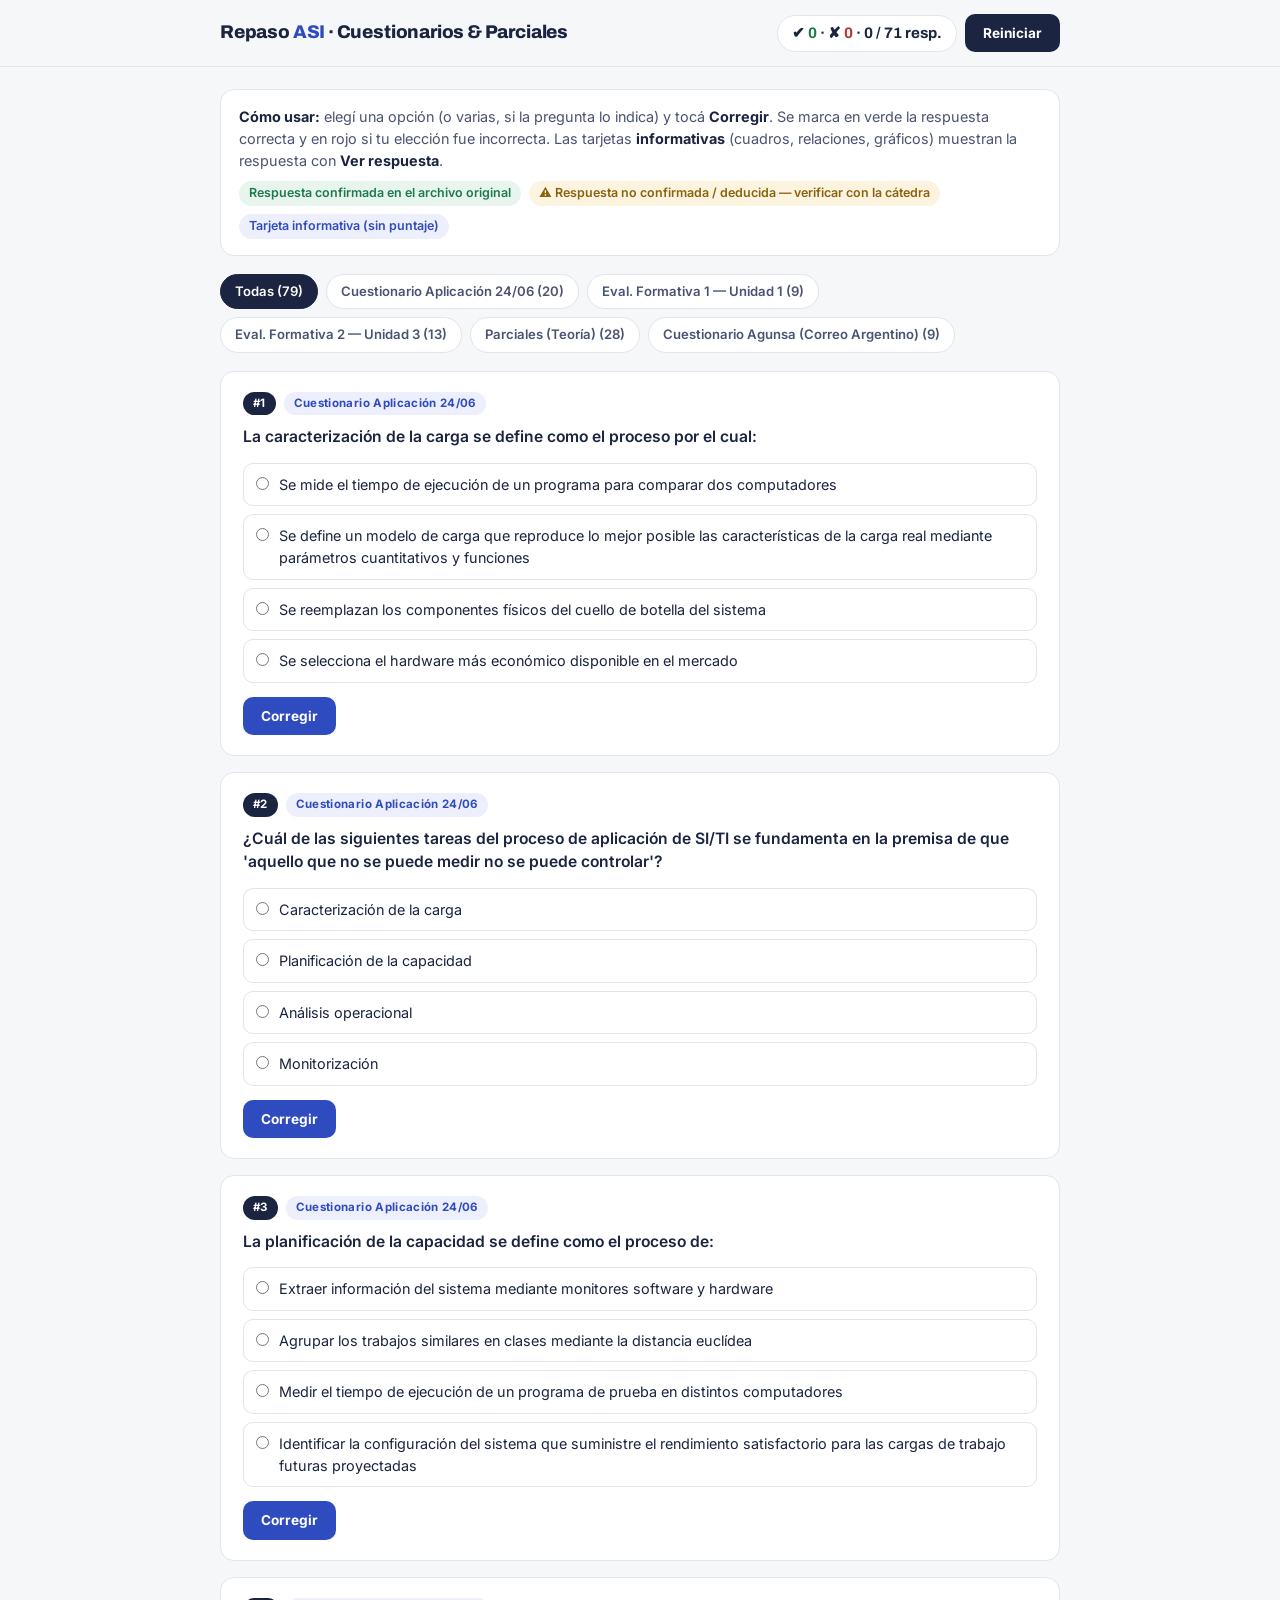
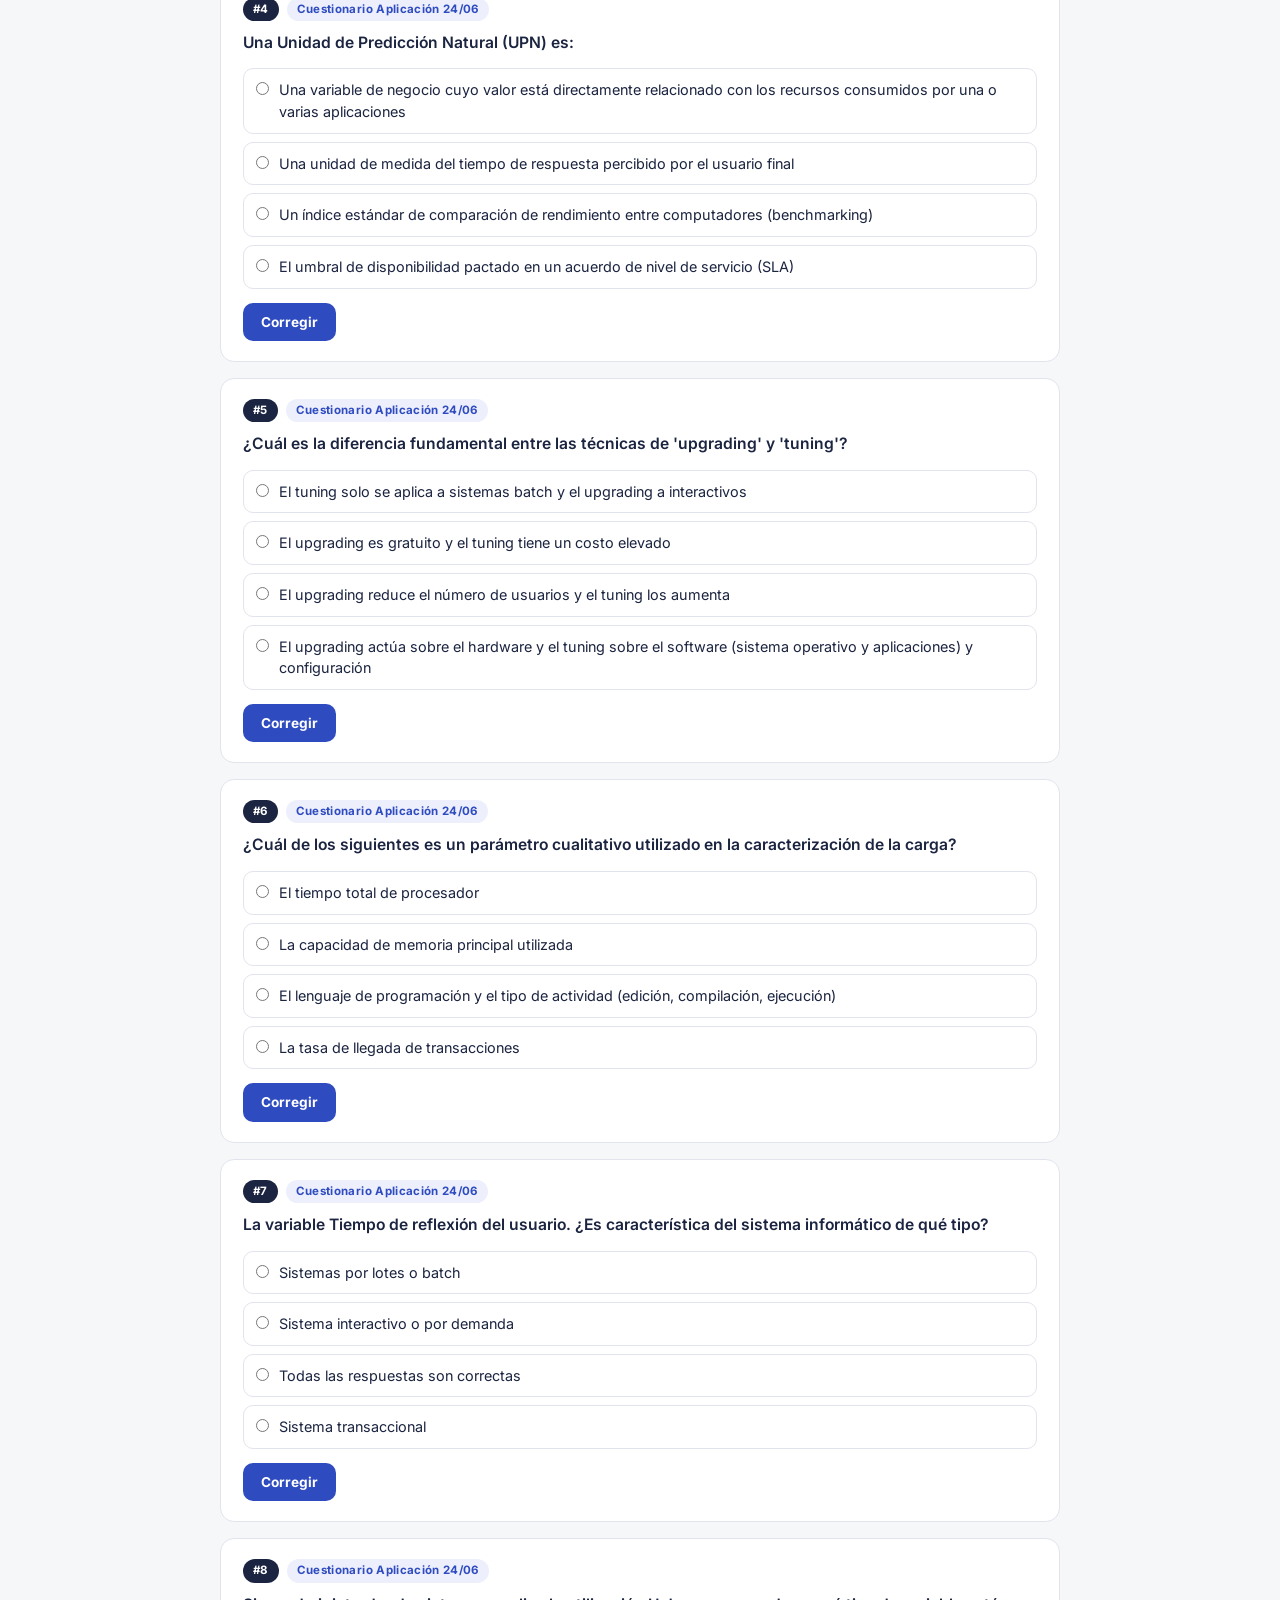
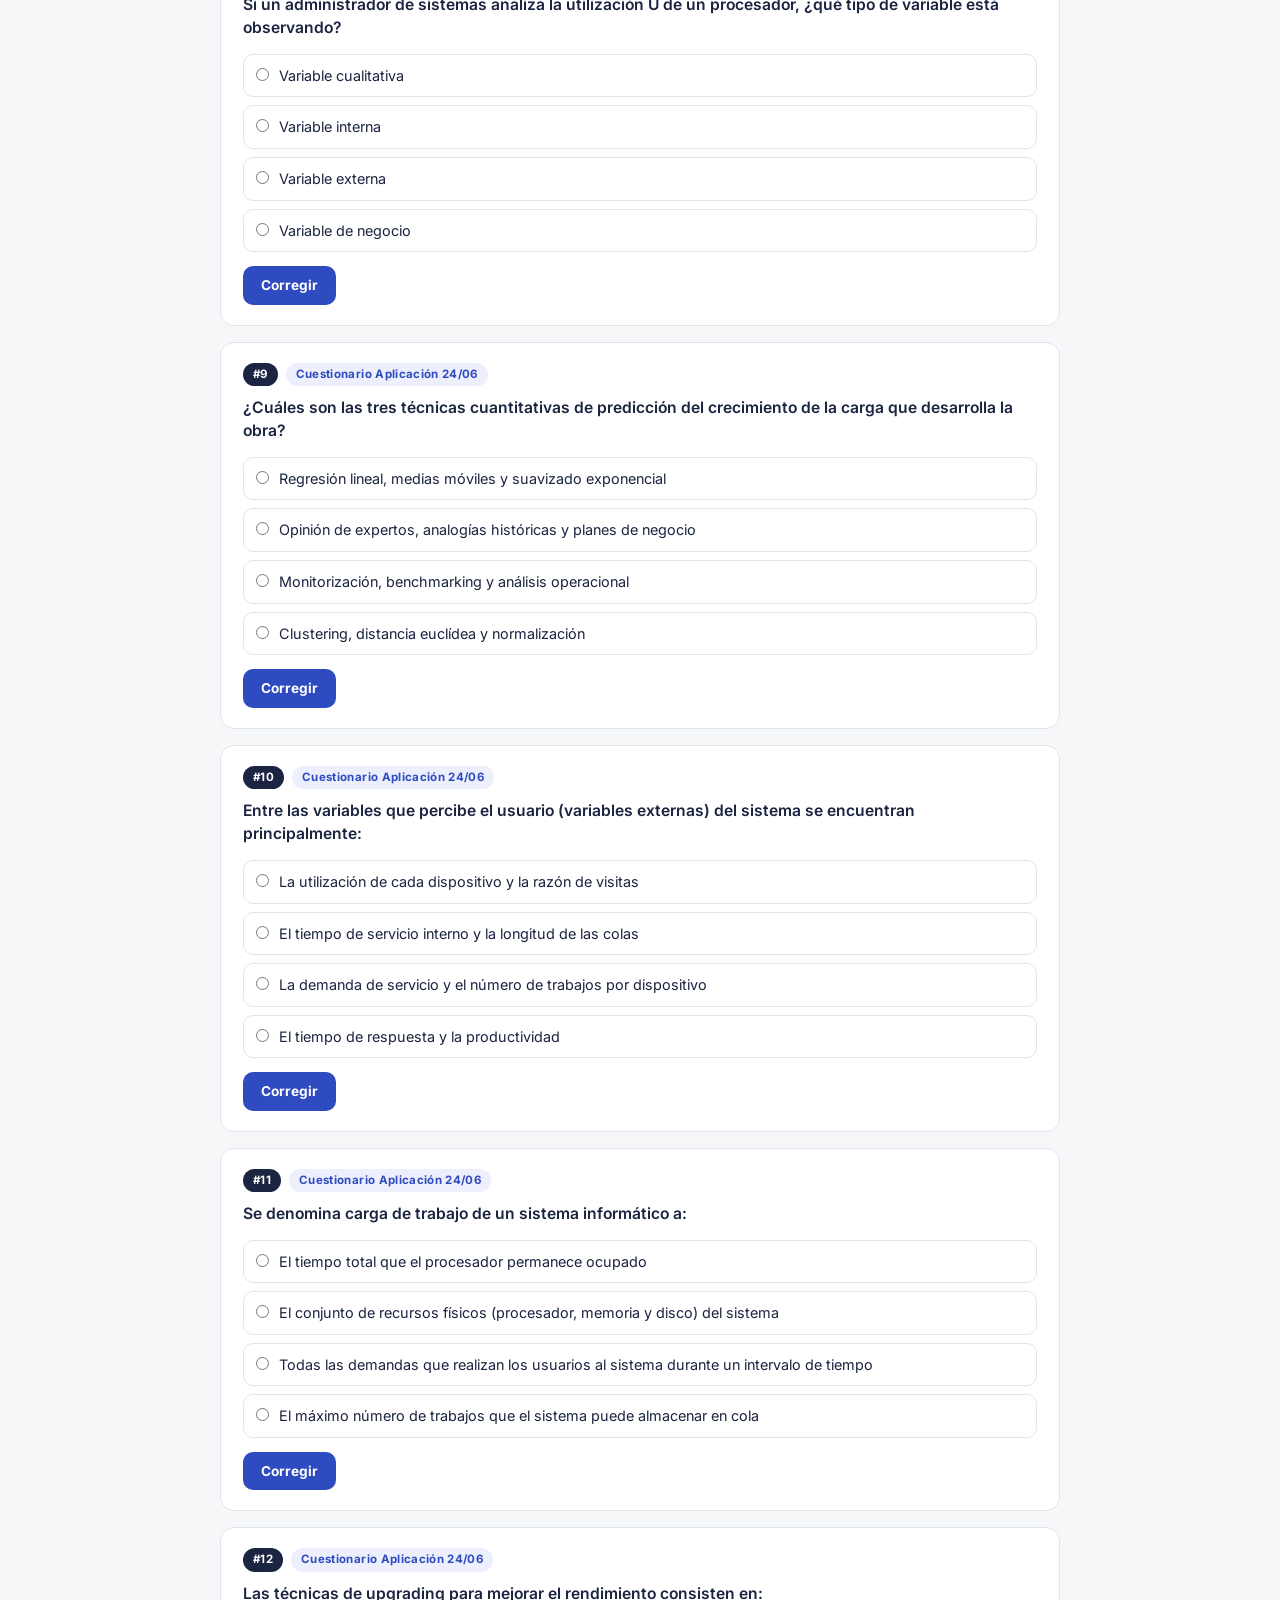
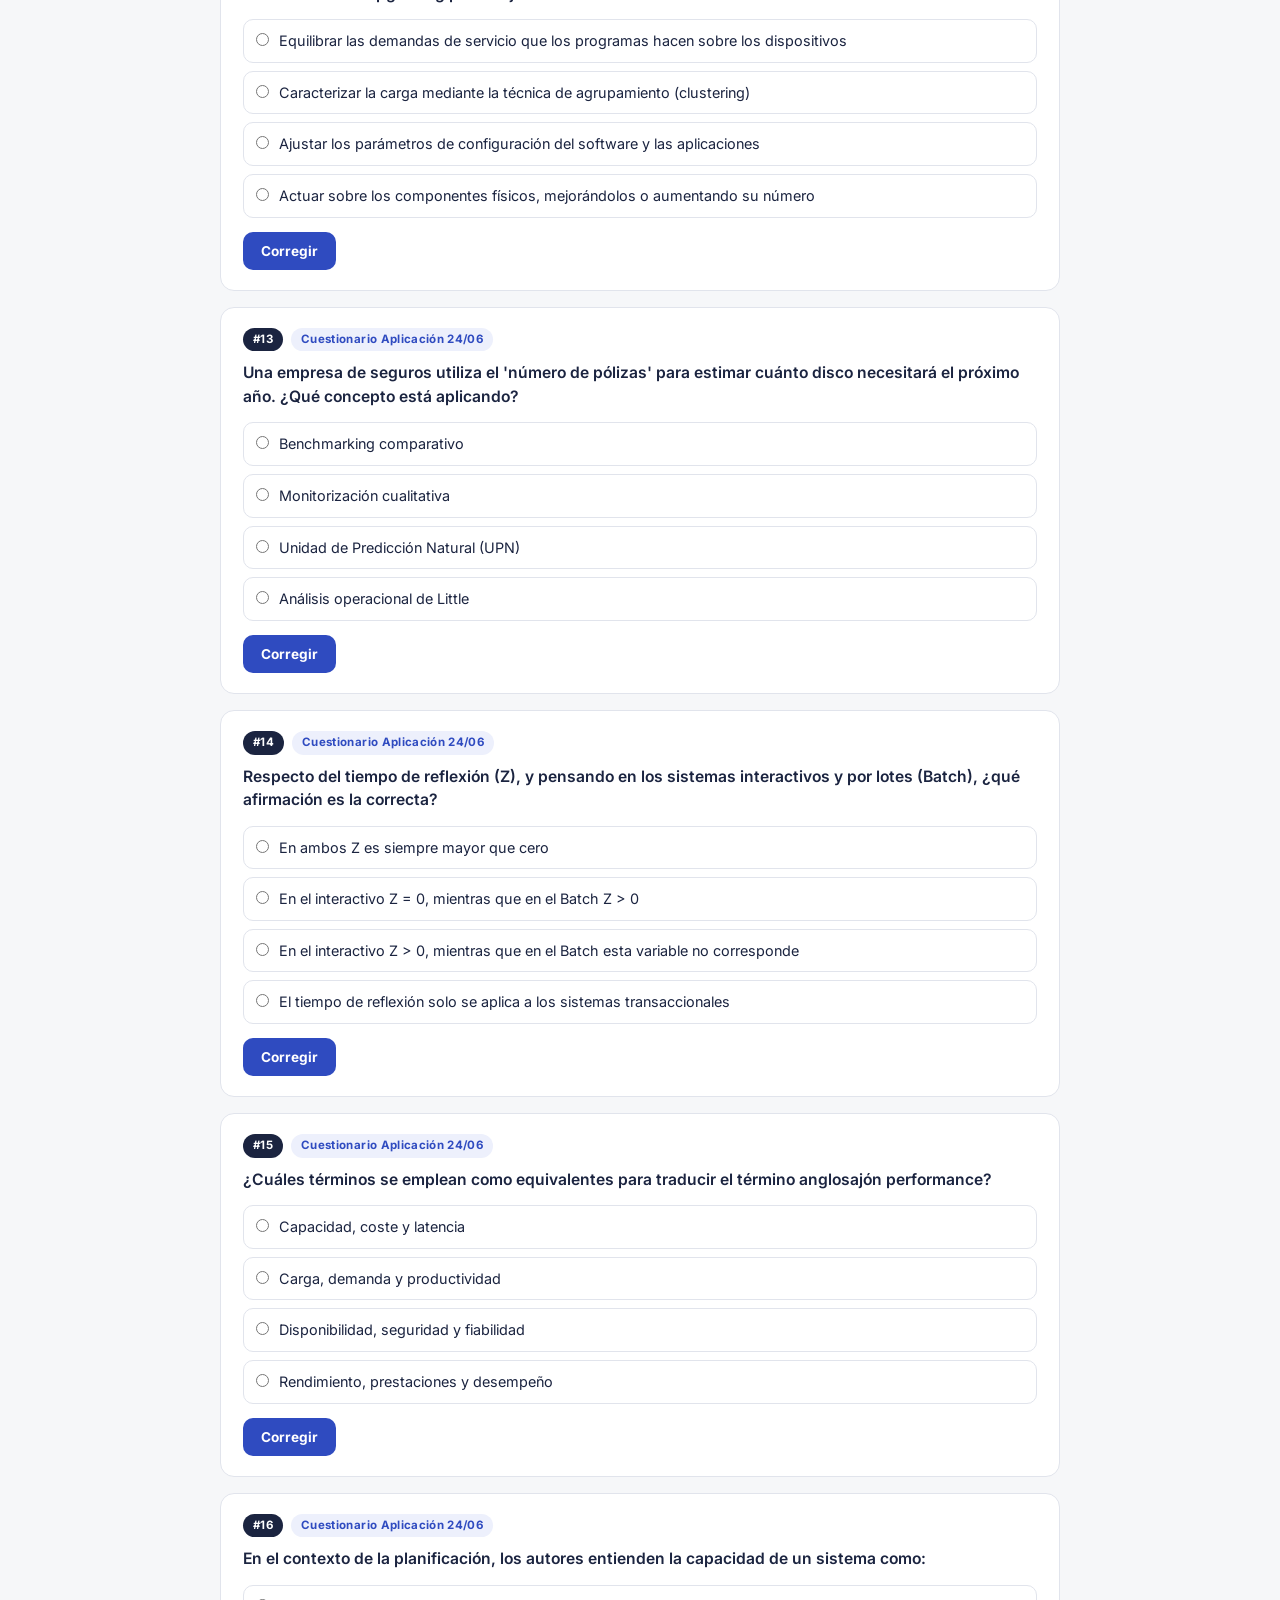
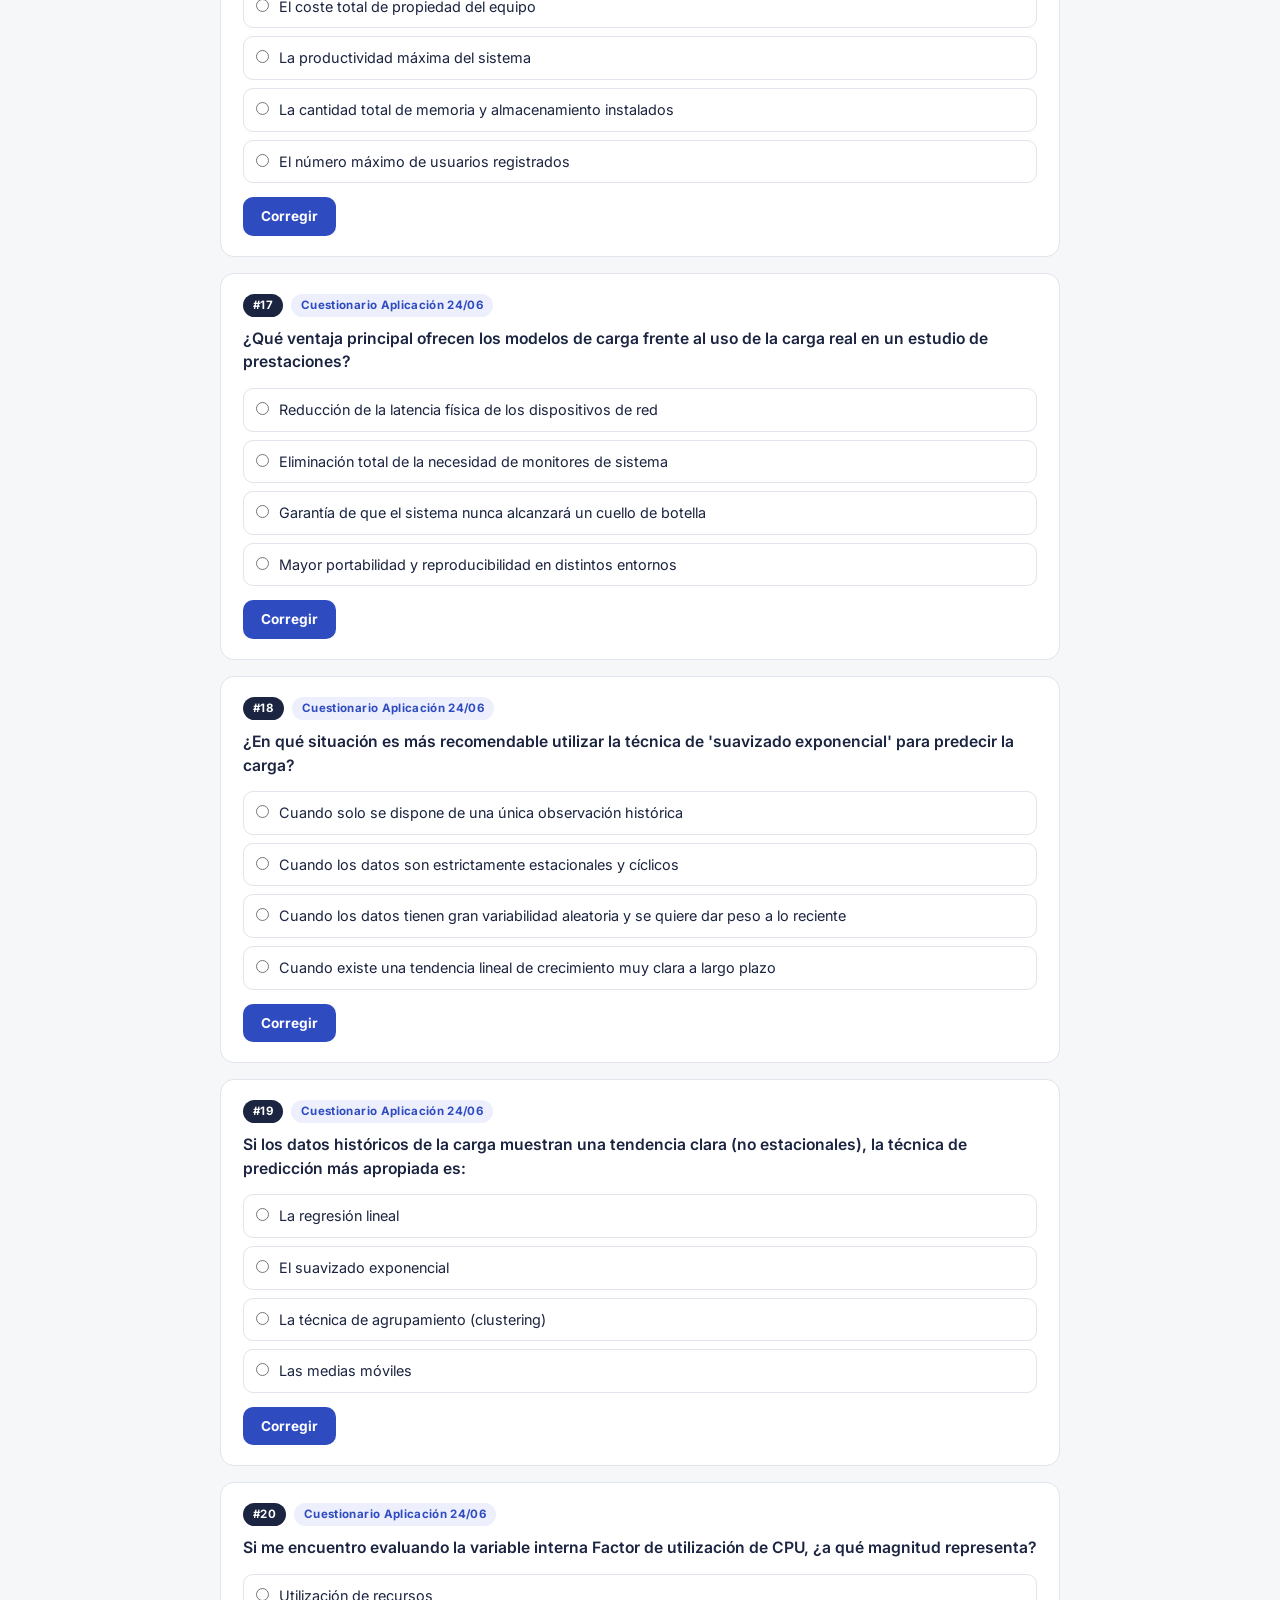
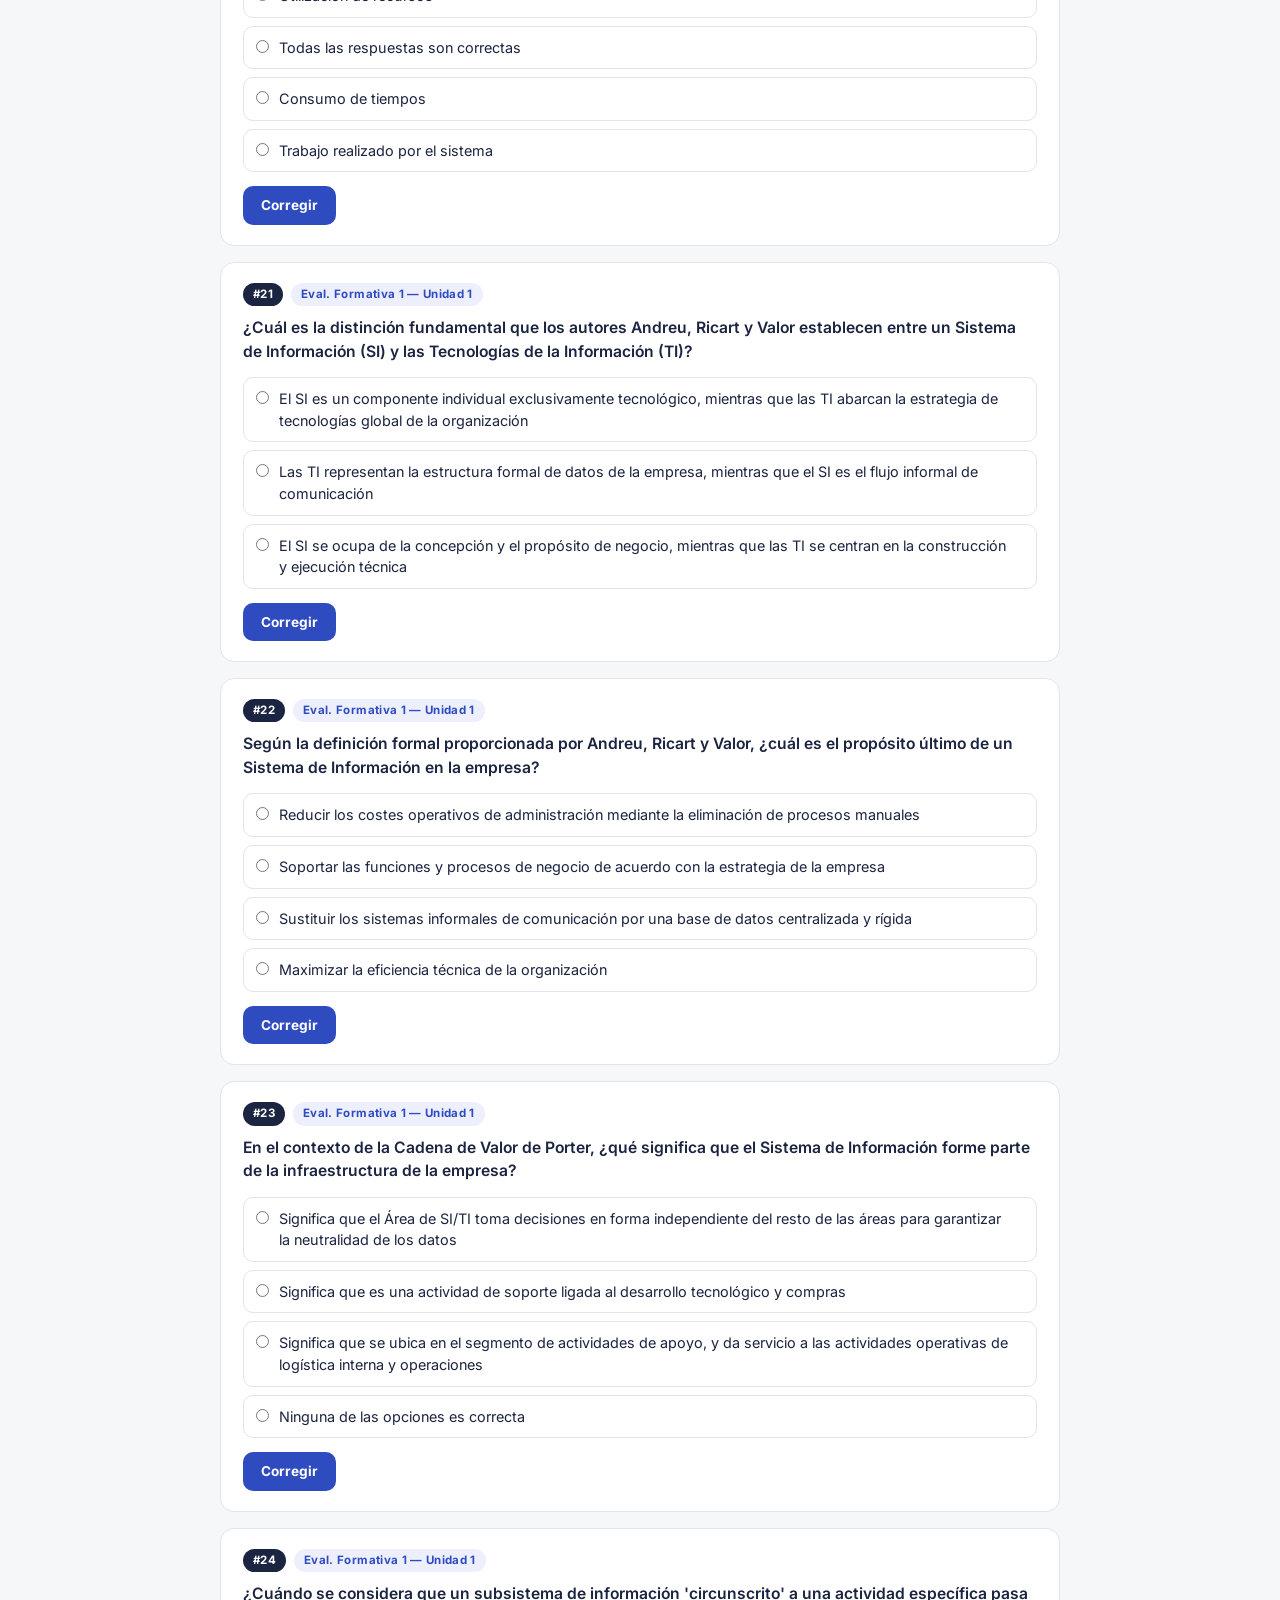
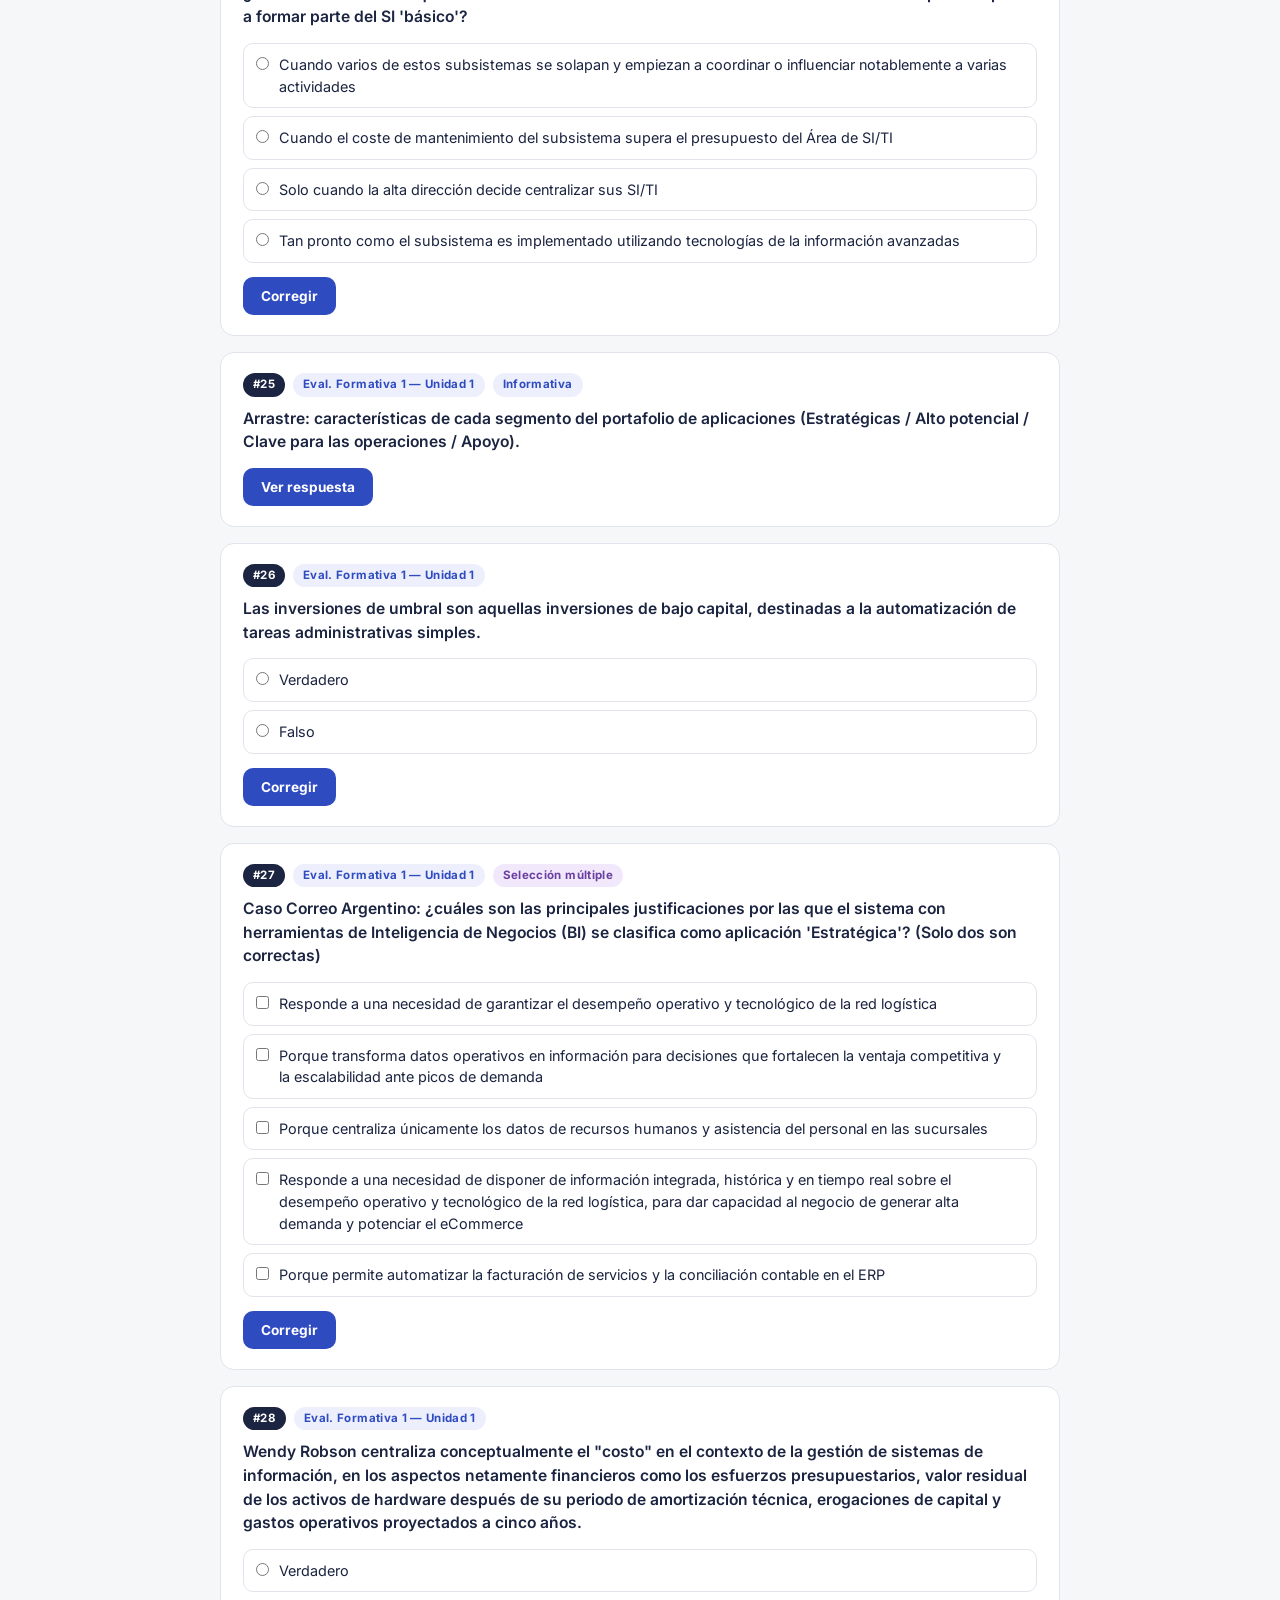
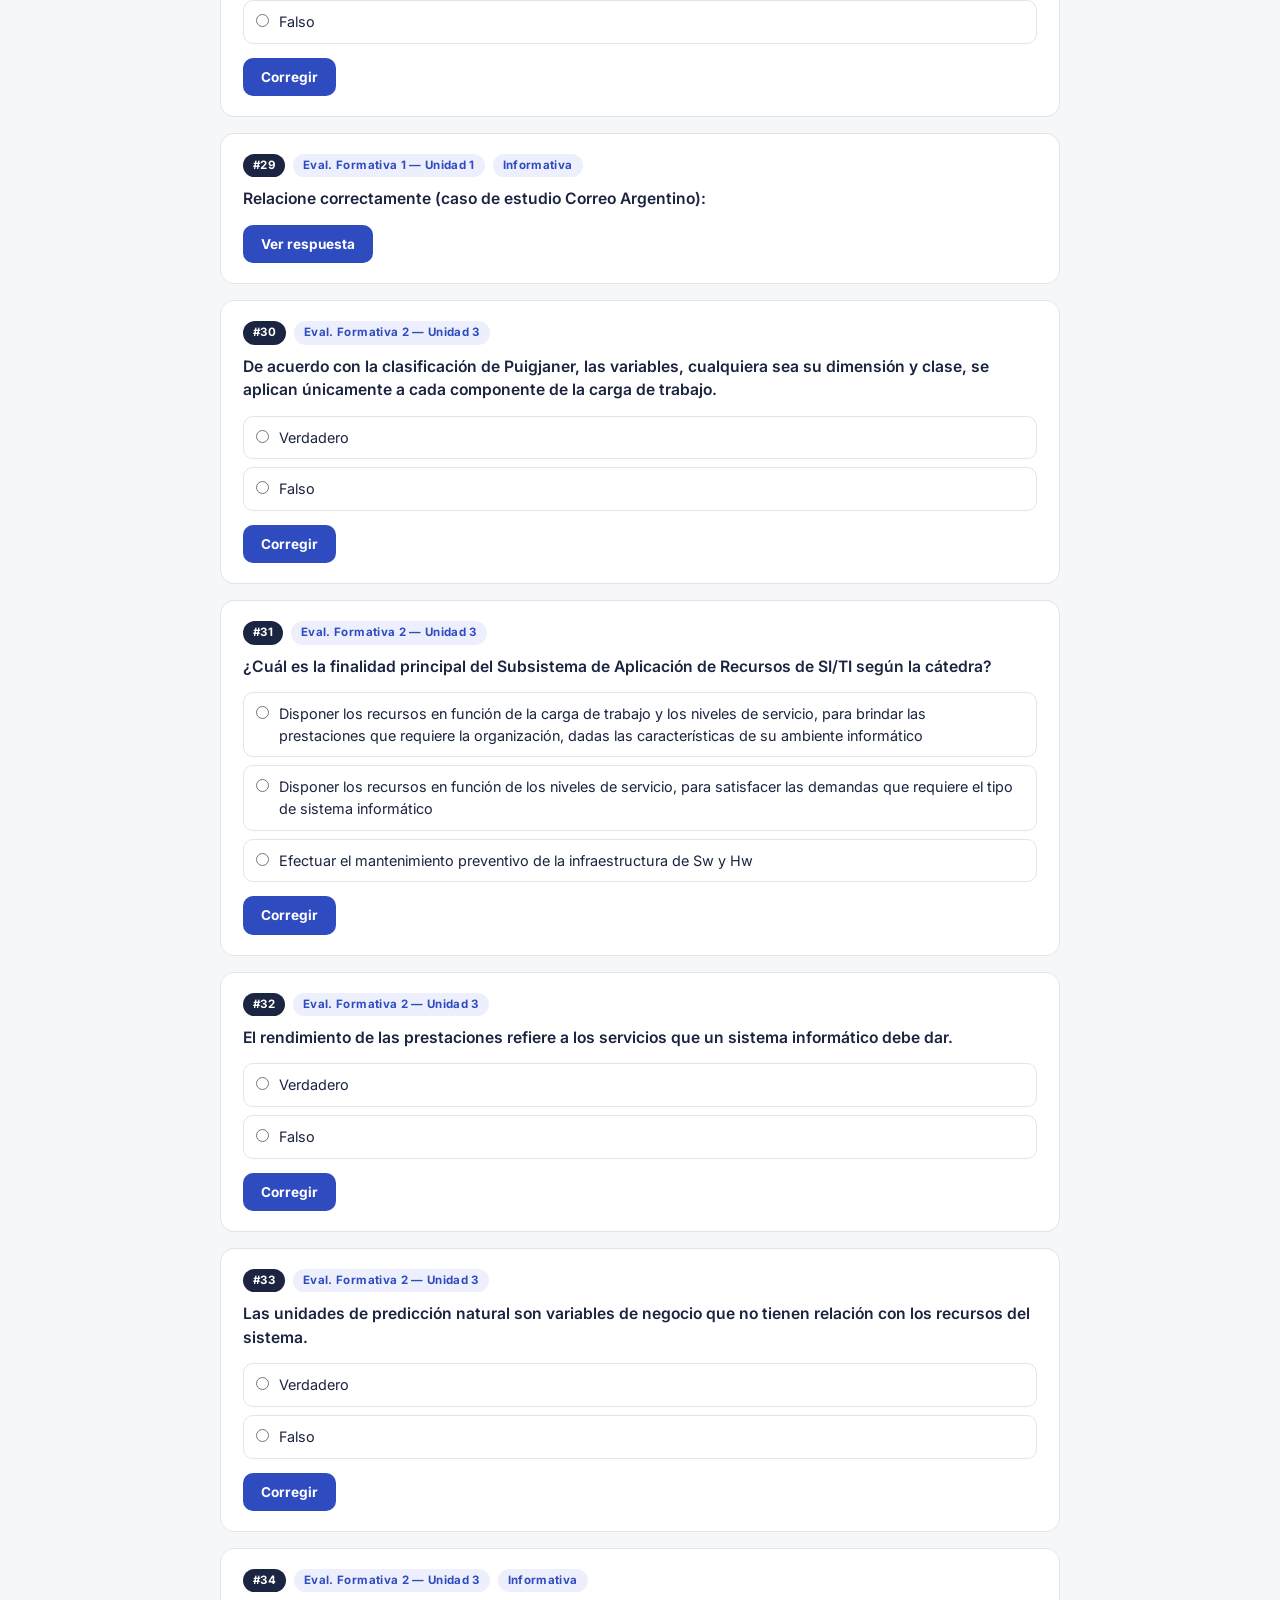
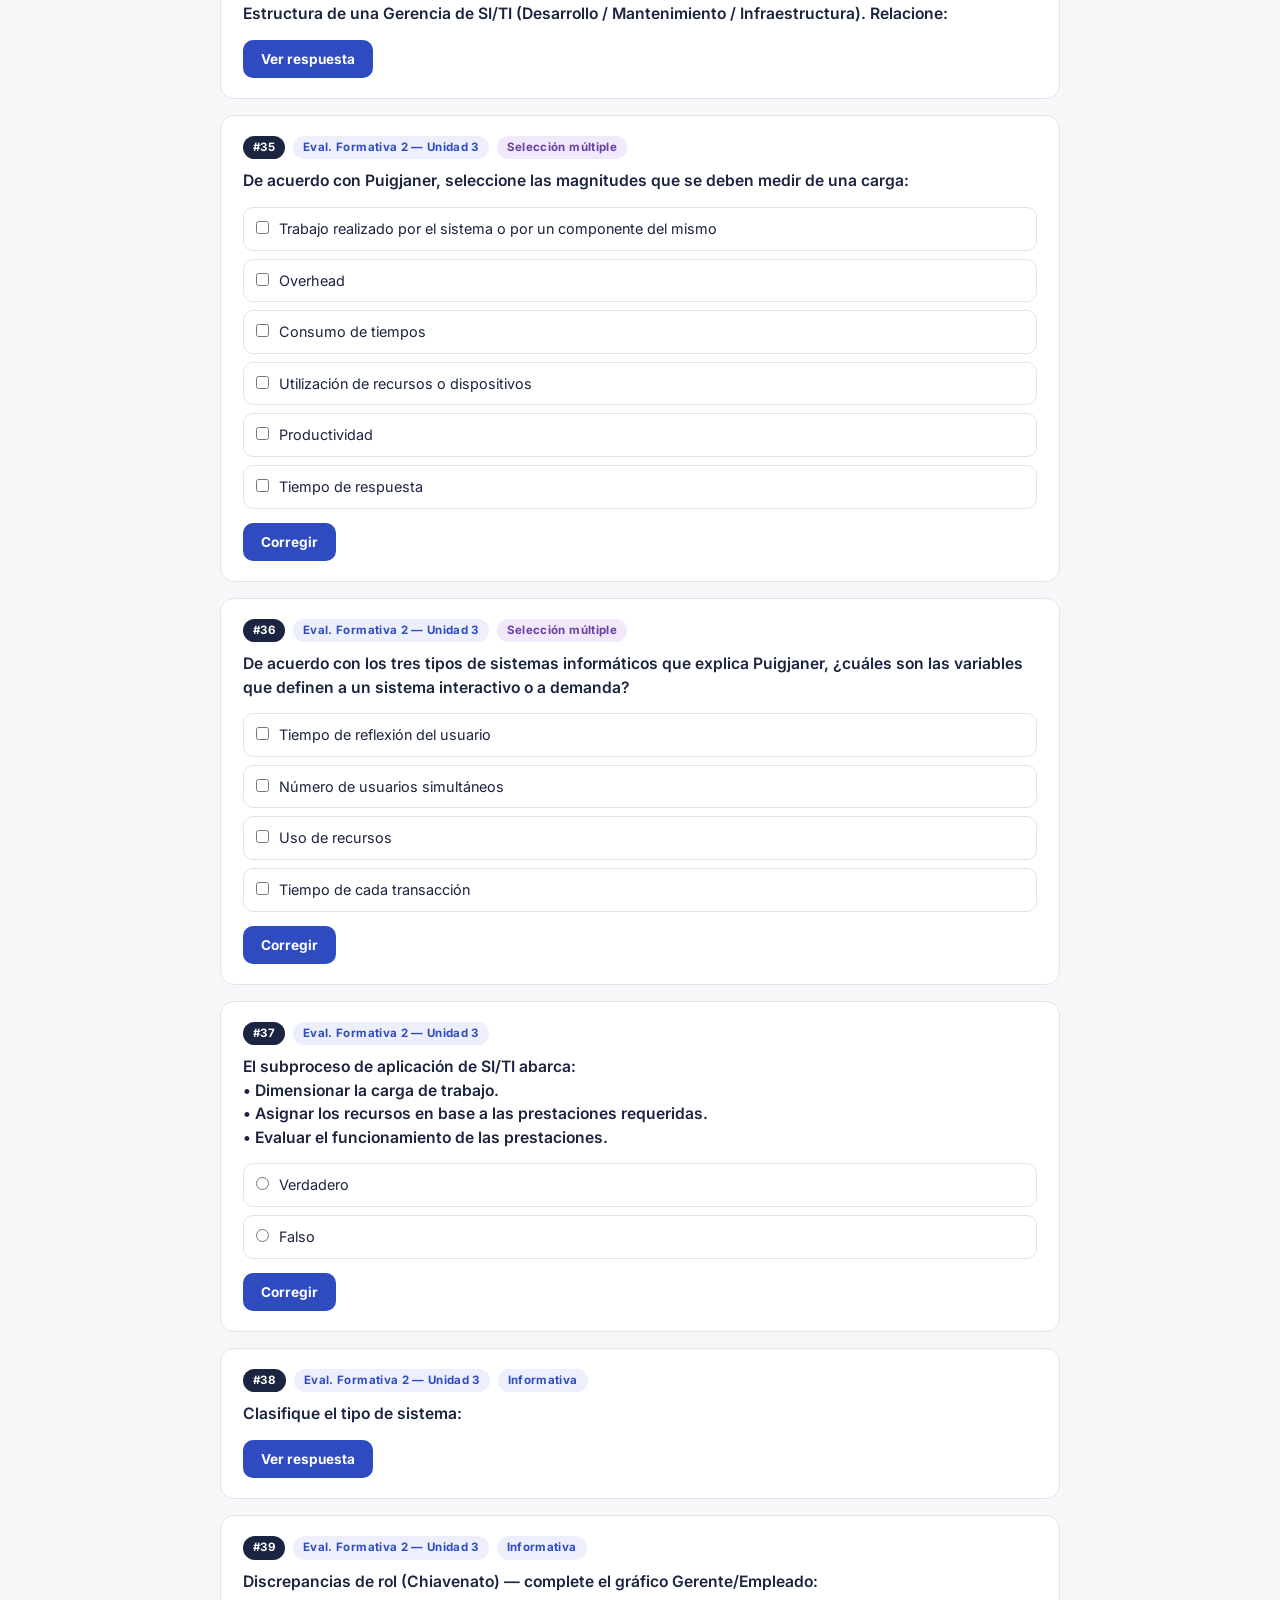
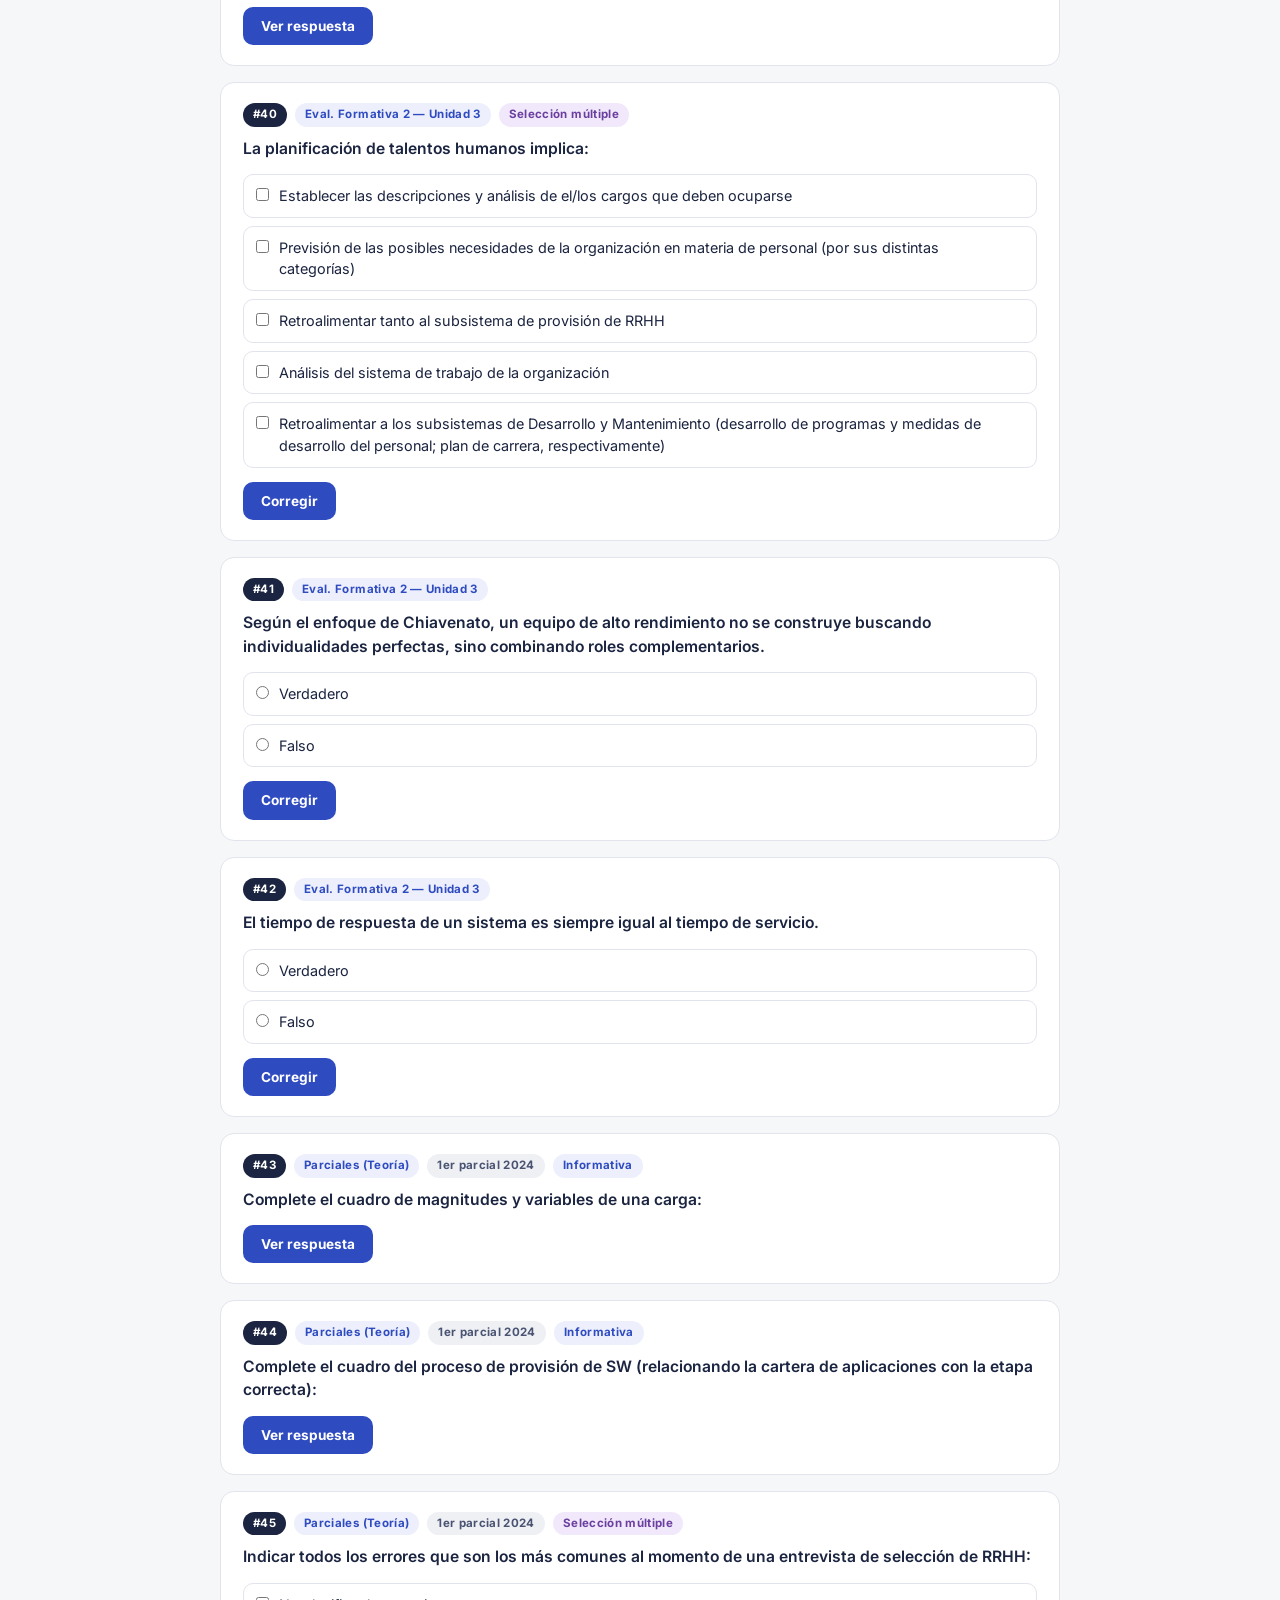
==== index.html @ aaf025a1 "Corrige preguntas de parciales según el PDF de la cátedra Ajusta las preguntas de la fuente D (Parci" ====
<!DOCTYPE html>
<html lang="es">
<head>
<meta charset="UTF-8">
<meta name="viewport" content="width=device-width, initial-scale=1.0">
<title>Repaso ASI — Cuestionarios y Parciales</title>
<link rel="preconnect" href="https://fonts.googleapis.com">
<link href="https://fonts.googleapis.com/css2?family=Archivo:wght@500;700;800&family=Inter:wght@400;500;600;700&display=swap" rel="stylesheet">
<style>
  :root{
    --paper:#F6F7F9; --card:#FFFFFF; --ink:#1B2440; --ink-soft:#4A5372;
    --line:#E1E4EC; --accent:#2F4BC0; --accent-soft:#EDF0FC;
    --ok:#1E7A4C; --ok-bg:#E8F5EE; --bad:#B3372E; --bad-bg:#FBEDEB;
    --warn:#8A6210; --warn-bg:#FCF4DF; --radius:14px;
    font-size:16px;
  }
  *{box-sizing:border-box; margin:0; padding:0;}
  body{background:var(--paper); color:var(--ink); font-family:'Inter',system-ui,sans-serif; line-height:1.5;}
  header{position:sticky; top:0; z-index:50; background:rgba(246,247,249,.92); backdrop-filter:blur(8px); border-bottom:1px solid var(--line);}
  .head-inner{max-width:880px; margin:0 auto; padding:14px 20px; display:flex; flex-wrap:wrap; gap:10px 18px; align-items:center; justify-content:space-between;}
  h1{font-family:'Archivo',sans-serif; font-weight:800; font-size:1.15rem; letter-spacing:-.01em;}
  h1 span{color:var(--accent);}
  .score{font-family:'Archivo',sans-serif; font-weight:700; font-size:.95rem; background:var(--card); border:1px solid var(--line); padding:6px 14px; border-radius:999px;}
  .score b{color:var(--ok);}
  .score .b2{color:var(--bad);}
  main{max-width:880px; margin:0 auto; padding:22px 20px 80px;}
  .intro{background:var(--card); border:1px solid var(--line); border-radius:var(--radius); padding:16px 18px; font-size:.9rem; color:var(--ink-soft); margin-bottom:18px;}
  .intro b{color:var(--ink);}
  .legend{display:flex; flex-wrap:wrap; gap:8px; margin-top:10px;}
  .legend span{font-size:.78rem; padding:3px 10px; border-radius:999px; font-weight:600;}
  .lg-ok{background:var(--ok-bg); color:var(--ok);}
  .lg-warn{background:var(--warn-bg); color:var(--warn);}
  .lg-info{background:var(--accent-soft); color:var(--accent);}
  .filters{display:flex; flex-wrap:wrap; gap:8px; margin:18px 0;}
  .filters button{font:inherit; font-size:.82rem; font-weight:600; padding:7px 14px; border-radius:999px; border:1px solid var(--line); background:var(--card); color:var(--ink-soft); cursor:pointer; transition:all .15s;}
  .filters button.active{background:var(--ink); color:#fff; border-color:var(--ink);}
  .q{background:var(--card); border:1px solid var(--line); border-radius:var(--radius); padding:20px 22px; margin-bottom:16px;}
  .q-top{display:flex; flex-wrap:wrap; gap:6px 8px; align-items:center; margin-bottom:10px;}
  .badge{font-size:.72rem; font-weight:700; letter-spacing:.03em; padding:3px 10px; border-radius:999px;}
  .b-src{background:var(--accent-soft); color:var(--accent);}
  .b-sec{background:#EEF0F4; color:var(--ink-soft);}
  .b-num{background:var(--ink); color:#fff;}
  .b-multi{background:#F1E9FB; color:#6B3FA0;}
  .q-text{font-weight:600; font-size:.98rem; margin-bottom:14px; white-space:pre-line;}
  .flagbox{display:none; background:var(--warn-bg); border:1px solid #EAD9A8; color:var(--warn); font-size:.83rem; padding:10px 12px; border-radius:10px; margin:12px 0 0;}
  .q.done .flagbox{display:block;}
  .opts{display:flex; flex-direction:column; gap:8px;}
  .opt{display:flex; gap:10px; align-items:flex-start; border:1px solid var(--line); border-radius:10px; padding:10px 12px; cursor:pointer; font-size:.9rem; transition:border-color .12s, background .12s;}
  .opt:hover{border-color:var(--accent);}
  .opt input{margin-top:3px; accent-color:var(--accent); flex-shrink:0;}
  .q.done .opt{cursor:default; pointer-events:none;}
  .opt.is-correct{background:var(--ok-bg); border-color:var(--ok);}
  .opt.is-wrong{background:var(--bad-bg); border-color:var(--bad);}
  .opt .mark{margin-left:auto; font-weight:700; font-size:.85rem; flex-shrink:0;}
  .opt.is-correct .mark{color:var(--ok);}
  .opt.is-wrong .mark{color:var(--bad);}
  .actions{margin-top:14px; display:flex; gap:10px; align-items:center; flex-wrap:wrap;}
  .btn{font:inherit; font-weight:700; font-size:.85rem; padding:9px 18px; border-radius:10px; border:none; cursor:pointer; background:var(--accent); color:#fff;}
  .btn:disabled{opacity:.45; cursor:default;}
  .verdict{font-weight:700; font-size:.9rem;}
  .verdict.ok{color:var(--ok);}
  .verdict.bad{color:var(--bad);}
  .info-body{font-size:.9rem;}
  .schema{display:block; width:100%; max-width:640px; border:1px solid var(--line); border-radius:10px; margin:0 auto 12px; background:#fff;}
  .info-answer{display:none; margin-top:12px; background:var(--ok-bg); border:1px solid #BBDCC9; border-radius:10px; padding:12px 14px; font-size:.88rem; white-space:pre-line;}
  .q.done .info-answer{display:block;}
  .schema-reveal{display:none; margin-top:12px;}
  .q.done .schema-reveal{display:block;}
  .schema-cap{font-size:.78rem; font-weight:600; color:var(--ink-soft); text-align:center; margin-bottom:6px;}
  footer{max-width:880px; margin:0 auto; padding:0 20px 40px; font-size:.78rem; color:var(--ink-soft);}
  @media (max-width:520px){ .q{padding:16px;} .head-inner{padding:12px 14px;} main{padding:16px 14px 60px;} }
</style>
</head>
<body>
<header>
  <div class="head-inner">
    <h1>Repaso <span>ASI</span> · Cuestionarios &amp; Parciales</h1>
    <div style="display:flex; gap:8px; align-items:center;">
      <div class="score">✔ <b id="okCount">0</b> · ✘ <span class="b2" id="badCount">0</span> · <span id="totCount">0</span> resp.</div>
      <button class="btn" style="background:var(--ink)" onclick="resetAll()">Reiniciar</button>
    </div>
  </div>
</header>
<main>
  <div class="intro">
    <b>Cómo usar:</b> elegí una opción (o varias, si la pregunta lo indica) y tocá <b>Corregir</b>. Se marca en verde la respuesta correcta y en rojo si tu elección fue incorrecta. Las tarjetas <b>informativas</b> (cuadros, relaciones, gráficos) muestran la respuesta con <b>Ver respuesta</b>.
    <div class="legend">
      <span class="lg-ok">Respuesta confirmada en el archivo original</span>
      <span class="lg-warn">⚠ Respuesta no confirmada / deducida — verificar con la cátedra</span>
      <span class="lg-info">Tarjeta informativa (sin puntaje)</span>
    </div>
  </div>
  <div class="filters" id="filters"></div>
  <div id="quiz"></div>
</main>
<footer>Generado a partir de: Cuestionario Aplicación 24/06 · Evaluaciones Formativas 1 (Unidad 1) · Evaluaciones Formativas 2 (Unidad 3) · Preguntas Teoría Parciales (1er parcial 2024, 1er parcial 2025, 2do parcial 2025 Temas 1 y 2, Integrador 2024) · Cuestionario "Agunsa" (caso Correo Argentino). Las preguntas marcadas con ⚠ no tenían la respuesta correcta confirmada en el archivo (respuesta incorrecta sin corrección, parcialmente correcta o anotación ambigua).</footer>

<script>
// type: single | multi | tf | info
// correct: array de índices correctos (para tf: opciones son [Verdadero, Falso])
const SOURCES = {
  A: "Cuestionario Aplicación 24/06",
  B: "Eval. Formativa 1 — Unidad 1",
  C: "Eval. Formativa 2 — Unidad 3",
  D: "Parciales (Teoría)",
  E: "Cuestionario Agunsa (Correo Argentino)"
};

const IMAGES = {"portfolio_drag": "[data-uri]", "correo_relacionar": "[data-uri]", "gerencia_siti": "[data-uri]", "chiavenato_rol": "[data-uri]", "cuadro_carga_2024": "[data-uri]", "provision_sw_2024": "[data-uri]", "cuadro_carga_2025": "[data-uri]", "edwards_2025": "[data-uri]"};
const QUESTIONS = [
// ================= FUENTE A =================
{src:"A", type:"single", text:"La caracterización de la carga se define como el proceso por el cual:",
 options:["Se mide el tiempo de ejecución de un programa para comparar dos computadores","Se define un modelo de carga que reproduce lo mejor posible las características de la carga real mediante parámetros cuantitativos y funciones","Se reemplazan los componentes físicos del cuello de botella del sistema","Se selecciona el hardware más económico disponible en el mercado"], correct:[1]},
{src:"A", type:"single", text:"¿Cuál de las siguientes tareas del proceso de aplicación de SI/TI se fundamenta en la premisa de que 'aquello que no se puede medir no se puede controlar'?",
 options:["Caracterización de la carga","Planificación de la capacidad","Análisis operacional","Monitorización"], correct:[3],
 flag:"En el archivo la respuesta marcada (Caracterización de la carga) figura como incorrecta; la respuesta 'Monitorización' proviene de la anotación manual agregada debajo."},
{src:"A", type:"single", text:"La planificación de la capacidad se define como el proceso de:",
 options:["Extraer información del sistema mediante monitores software y hardware","Agrupar los trabajos similares en clases mediante la distancia euclídea","Medir el tiempo de ejecución de un programa de prueba en distintos computadores","Identificar la configuración del sistema que suministre el rendimiento satisfactorio para las cargas de trabajo futuras proyectadas"], correct:[3]},
{src:"A", type:"single", text:"Una Unidad de Predicción Natural (UPN) es:",
 options:["Una variable de negocio cuyo valor está directamente relacionado con los recursos consumidos por una o varias aplicaciones","Una unidad de medida del tiempo de respuesta percibido por el usuario final","Un índice estándar de comparación de rendimiento entre computadores (benchmarking)","El umbral de disponibilidad pactado en un acuerdo de nivel de servicio (SLA)"], correct:[0]},
{src:"A", type:"single", text:"¿Cuál es la diferencia fundamental entre las técnicas de 'upgrading' y 'tuning'?",
 options:["El tuning solo se aplica a sistemas batch y el upgrading a interactivos","El upgrading es gratuito y el tuning tiene un costo elevado","El upgrading reduce el número de usuarios y el tuning los aumenta","El upgrading actúa sobre el hardware y el tuning sobre el software (sistema operativo y aplicaciones) y configuración"], correct:[3]},
{src:"A", type:"single", text:"¿Cuál de los siguientes es un parámetro cualitativo utilizado en la caracterización de la carga?",
 options:["El tiempo total de procesador","La capacidad de memoria principal utilizada","El lenguaje de programación y el tipo de actividad (edición, compilación, ejecución)","La tasa de llegada de transacciones"], correct:[2]},
{src:"A", type:"single", text:"La variable Tiempo de reflexión del usuario. ¿Es característica del sistema informático de qué tipo?",
 options:["Sistemas por lotes o batch","Sistema interactivo o por demanda","Todas las respuestas son correctas","Sistema transaccional"], correct:[1]},
{src:"A", type:"single", text:"Si un administrador de sistemas analiza la utilización U de un procesador, ¿qué tipo de variable está observando?",
 options:["Variable cualitativa","Variable interna","Variable externa","Variable de negocio"], correct:[1]},
{src:"A", type:"single", text:"¿Cuáles son las tres técnicas cuantitativas de predicción del crecimiento de la carga que desarrolla la obra?",
 options:["Regresión lineal, medias móviles y suavizado exponencial","Opinión de expertos, analogías históricas y planes de negocio","Monitorización, benchmarking y análisis operacional","Clustering, distancia euclídea y normalización"], correct:[0]},
{src:"A", type:"single", text:"Entre las variables que percibe el usuario (variables externas) del sistema se encuentran principalmente:",
 options:["La utilización de cada dispositivo y la razón de visitas","El tiempo de servicio interno y la longitud de las colas","La demanda de servicio y el número de trabajos por dispositivo","El tiempo de respuesta y la productividad"], correct:[3]},
{src:"A", type:"single", text:"Se denomina carga de trabajo de un sistema informático a:",
 options:["El tiempo total que el procesador permanece ocupado","El conjunto de recursos físicos (procesador, memoria y disco) del sistema","Todas las demandas que realizan los usuarios al sistema durante un intervalo de tiempo","El máximo número de trabajos que el sistema puede almacenar en cola"], correct:[2]},
{src:"A", type:"single", text:"Las técnicas de upgrading para mejorar el rendimiento consisten en:",
 options:["Equilibrar las demandas de servicio que los programas hacen sobre los dispositivos","Caracterizar la carga mediante la técnica de agrupamiento (clustering)","Ajustar los parámetros de configuración del software y las aplicaciones","Actuar sobre los componentes físicos, mejorándolos o aumentando su número"], correct:[3]},
{src:"A", type:"single", text:"Una empresa de seguros utiliza el 'número de pólizas' para estimar cuánto disco necesitará el próximo año. ¿Qué concepto está aplicando?",
 options:["Benchmarking comparativo","Monitorización cualitativa","Unidad de Predicción Natural (UPN)","Análisis operacional de Little"], correct:[2]},
{src:"A", type:"single", text:"Respecto del tiempo de reflexión (Z), y pensando en los sistemas interactivos y por lotes (Batch), ¿qué afirmación es la correcta?",
 options:["En ambos Z es siempre mayor que cero","En el interactivo Z = 0, mientras que en el Batch Z > 0","En el interactivo Z > 0, mientras que en el Batch esta variable no corresponde","El tiempo de reflexión solo se aplica a los sistemas transaccionales"], correct:[2]},
{src:"A", type:"single", text:"¿Cuáles términos se emplean como equivalentes para traducir el término anglosajón performance?",
 options:["Capacidad, coste y latencia","Carga, demanda y productividad","Disponibilidad, seguridad y fiabilidad","Rendimiento, prestaciones y desempeño"], correct:[3]},
{src:"A", type:"single", text:"En el contexto de la planificación, los autores entienden la capacidad de un sistema como:",
 options:["El coste total de propiedad del equipo","La productividad máxima del sistema","La cantidad total de memoria y almacenamiento instalados","El número máximo de usuarios registrados"], correct:[1]},
{src:"A", type:"single", text:"¿Qué ventaja principal ofrecen los modelos de carga frente al uso de la carga real en un estudio de prestaciones?",
 options:["Reducción de la latencia física de los dispositivos de red","Eliminación total de la necesidad de monitores de sistema","Garantía de que el sistema nunca alcanzará un cuello de botella","Mayor portabilidad y reproducibilidad en distintos entornos"], correct:[3]},
{src:"A", type:"single", text:"¿En qué situación es más recomendable utilizar la técnica de 'suavizado exponencial' para predecir la carga?",
 options:["Cuando solo se dispone de una única observación histórica","Cuando los datos son estrictamente estacionales y cíclicos","Cuando los datos tienen gran variabilidad aleatoria y se quiere dar peso a lo reciente","Cuando existe una tendencia lineal de crecimiento muy clara a largo plazo"], correct:[2]},
{src:"A", type:"single", text:"Si los datos históricos de la carga muestran una tendencia clara (no estacionales), la técnica de predicción más apropiada es:",
 options:["La regresión lineal","El suavizado exponencial","La técnica de agrupamiento (clustering)","Las medias móviles"], correct:[0]},
{src:"A", type:"single", text:"Si me encuentro evaluando la variable interna Factor de utilización de CPU, ¿a qué magnitud representa?",
 options:["Utilización de recursos","Todas las respuestas son correctas","Consumo de tiempos","Trabajo realizado por el sistema"], correct:[0]},

// ================= FUENTE B =================
{src:"B", type:"single", text:"¿Cuál es la distinción fundamental que los autores Andreu, Ricart y Valor establecen entre un Sistema de Información (SI) y las Tecnologías de la Información (TI)?",
 options:["El SI es un componente individual exclusivamente tecnológico, mientras que las TI abarcan la estrategia de tecnologías global de la organización","Las TI representan la estructura formal de datos de la empresa, mientras que el SI es el flujo informal de comunicación","El SI se ocupa de la concepción y el propósito de negocio, mientras que las TI se centran en la construcción y ejecución técnica"], correct:[2]},
{src:"B", type:"single", text:"Según la definición formal proporcionada por Andreu, Ricart y Valor, ¿cuál es el propósito último de un Sistema de Información en la empresa?",
 options:["Reducir los costes operativos de administración mediante la eliminación de procesos manuales","Soportar las funciones y procesos de negocio de acuerdo con la estrategia de la empresa","Sustituir los sistemas informales de comunicación por una base de datos centralizada y rígida","Maximizar la eficiencia técnica de la organización"], correct:[1]},
{src:"B", type:"single", text:"En el contexto de la Cadena de Valor de Porter, ¿qué significa que el Sistema de Información forme parte de la infraestructura de la empresa?",
 options:["Significa que el Área de SI/TI toma decisiones en forma independiente del resto de las áreas para garantizar la neutralidad de los datos","Significa que es una actividad de soporte ligada al desarrollo tecnológico y compras","Significa que se ubica en el segmento de actividades de apoyo, y da servicio a las actividades operativas de logística interna y operaciones","Ninguna de las opciones es correcta"], correct:[3]},
{src:"B", type:"single", text:"¿Cuándo se considera que un subsistema de información 'circunscrito' a una actividad específica pasa a formar parte del SI 'básico'?",
 options:["Cuando varios de estos subsistemas se solapan y empiezan a coordinar o influenciar notablemente a varias actividades","Cuando el coste de mantenimiento del subsistema supera el presupuesto del Área de SI/TI","Solo cuando la alta dirección decide centralizar sus SI/TI","Tan pronto como el subsistema es implementado utilizando tecnologías de la información avanzadas"], correct:[0]},
{img:"portfolio_drag", src:"B", type:"info", text:"Arrastre: características de cada segmento del portafolio de aplicaciones (Estratégicas / Alto potencial / Clave para las operaciones / Apoyo).",
 answer:"Según la corrección del archivo, las 3 etiquetas van en:\n• «Surgen de una idea u oportunidad tecnológica» → Alto Potencial / Estratégicas (cuadrante superior).\n• «Requieren integración de datos» → Clave para las operaciones.\n• «Dan apoyo a funciones localizadas» → Apoyo.",
 flag:"El intento fue calificado incorrecto por la posición exacta de arrastre, pero la anotación indica que las 3 asociaciones marcadas eran conceptualmente correctas."},
{src:"B", type:"tf", text:"Las inversiones de umbral son aquellas inversiones de bajo capital, destinadas a la automatización de tareas administrativas simples.", correct:[1],
 flag:"En el archivo se marcó 'Verdadero' y figura como incorrecta; por descarte la respuesta es 'Falso' (las inversiones de umbral son las necesarias para operar/competir, no se definen por bajo capital)."},
{src:"B", type:"multi", text:"Caso Correo Argentino: ¿cuáles son las principales justificaciones por las que el sistema con herramientas de Inteligencia de Negocios (BI) se clasifica como aplicación 'Estratégica'? (Solo dos son correctas)",
 options:["Responde a una necesidad de garantizar el desempeño operativo y tecnológico de la red logística","Porque transforma datos operativos en información para decisiones que fortalecen la ventaja competitiva y la escalabilidad ante picos de demanda","Porque centraliza únicamente los datos de recursos humanos y asistencia del personal en las sucursales","Responde a una necesidad de disponer de información integrada, histórica y en tiempo real sobre el desempeño operativo y tecnológico de la red logística, para dar capacidad al negocio de generar alta demanda y potenciar el eCommerce","Porque permite automatizar la facturación de servicios y la conciliación contable en el ERP"], correct:[1,3]},
{src:"B", type:"tf", text:"Wendy Robson centraliza conceptualmente el \"costo\" en el contexto de la gestión de sistemas de información, en los aspectos netamente financieros como los esfuerzos presupuestarios, valor residual de los activos de hardware después de su periodo de amortización técnica, erogaciones de capital y gastos operativos proyectados a cinco años.", correct:[1]},
{img:"correo_relacionar", src:"B", type:"info", text:"Relacione correctamente (caso de estudio Correo Argentino):",
 answer:"• Procesos aduaneros es → Una función de negocios de la Dirección de Operaciones.\n• Órgano de máxima conducción de CORASA → Directorio.\n• Director de Asuntos Legales → Forma parte del Grupo Base.\n• Tiene a cargo el área de SI/TI — Gerente Táctico → Dirección Ejecutivo."},

// ================= FUENTE C =================
{src:"C", type:"tf", text:"De acuerdo con la clasificación de Puigjaner, las variables, cualquiera sea su dimensión y clase, se aplican únicamente a cada componente de la carga de trabajo.", correct:[1]},
{src:"C", type:"single", text:"¿Cuál es la finalidad principal del Subsistema de Aplicación de Recursos de SI/TI según la cátedra?",
 options:["Disponer los recursos en función de la carga de trabajo y los niveles de servicio, para brindar las prestaciones que requiere la organización, dadas las características de su ambiente informático","Disponer los recursos en función de los niveles de servicio, para satisfacer las demandas que requiere el tipo de sistema informático","Efectuar el mantenimiento preventivo de la infraestructura de Sw y Hw"], correct:[0]},
{src:"C", type:"tf", text:"El rendimiento de las prestaciones refiere a los servicios que un sistema informático debe dar.", correct:[1],
 flag:"En el archivo se marcó 'Verdadero' y figura como incorrecta; por descarte la respuesta es 'Falso'."},
{src:"C", type:"tf", text:"Las unidades de predicción natural son variables de negocio que no tienen relación con los recursos del sistema.", correct:[0],
 flag:"Así figura confirmada (Verdadero) en este cuestionario, pero contradice al Cuestionario 24/06, donde la UPN se define como variable de negocio 'directamente relacionada con los recursos consumidos'. Conviene verificar con la cátedra cómo la toman."},
{img:"gerencia_siti", src:"C", type:"info", text:"Estructura de una Gerencia de SI/TI (Desarrollo / Mantenimiento / Infraestructura). Relacione:",
 answer:"• Responde a: el modelo tradicional.\n• El criterio de departamentalización usado es: por funciones. (confirmada)\n• Esta organización orienta el rol de los SI/TI hacia el tipo: «hacer algo a ellos».",
 flag:"En el intento solo 'por funciones' quedó confirmada; 'modelo tradicional' y '«hacer algo a ellos»' provienen de la anotación manual del archivo."},
{src:"C", type:"multi", text:"De acuerdo con Puigjaner, seleccione las magnitudes que se deben medir de una carga:",
 options:["Trabajo realizado por el sistema o por un componente del mismo","Overhead","Consumo de tiempos","Utilización de recursos o dispositivos","Productividad","Tiempo de respuesta"], correct:[0,2,3]},
{src:"C", type:"multi", text:"De acuerdo con los tres tipos de sistemas informáticos que explica Puigjaner, ¿cuáles son las variables que definen a un sistema interactivo o a demanda?",
 options:["Tiempo de reflexión del usuario","Número de usuarios simultáneos","Uso de recursos","Tiempo de cada transacción"], correct:[0,1]},
{src:"C", type:"tf", text:"El subproceso de aplicación de SI/TI abarca:\n• Dimensionar la carga de trabajo.\n• Asignar los recursos en base a las prestaciones requeridas.\n• Evaluar el funcionamiento de las prestaciones.", correct:[0]},
{src:"C", type:"info", text:"Clasifique el tipo de sistema:",
 answer:"• Realiza copias de seguridad masivas durante la madrugada, donde los procesos utilizan recursos hasta finalizar → Batch.\n• Permite realizar la compra y reservas de pasajes de avión, bloqueando inmediatamente la plaza para que no pueda ser vendida a otra persona → Transaccional."},
{img:"chiavenato_rol", src:"C", type:"info", text:"Discrepancias de rol (Chiavenato) — complete el gráfico Gerente/Empleado:",
 answer:"Orden correcto del ciclo: Expectativa del rol (Gerente) → Discrepancia en la expectativa → Rol percibido (Empleado) → Discrepancia con el rol → Comportamiento del rol → Retroalimentación de la discrepancia → Comportamiento controlado u observado → Discrepancia en el desempeño → vuelve al Gerente.",
 flag:"El intento fue parcialmente correcto: según la anotación, 'Retroalimentación de la discrepancia' va donde se colocó 'Discrepancia en el desempeño' y viceversa. El orden de arriba ya incorpora esa corrección; verificar contra el material de la cátedra."},
{src:"C", type:"multi", text:"La planificación de talentos humanos implica:",
 options:["Establecer las descripciones y análisis de el/los cargos que deben ocuparse","Previsión de las posibles necesidades de la organización en materia de personal (por sus distintas categorías)","Retroalimentar tanto al subsistema de provisión de RRHH","Análisis del sistema de trabajo de la organización","Retroalimentar a los subsistemas de Desarrollo y Mantenimiento (desarrollo de programas y medidas de desarrollo del personal; plan de carrera, respectivamente)"], correct:[1,2,3,4],
 flag:"El intento fue parcialmente correcto (2 confirmadas: previsión y retroalimentar a Desarrollo/Mantenimiento). Las otras dos correctas se derivan del texto de retroalimentación de la cátedra: la planificación comprende previsión de necesidades, análisis del sistema de trabajo y retroalimentar tanto a provisión como a Desarrollo y Mantenimiento."},
{src:"C", type:"tf", text:"Según el enfoque de Chiavenato, un equipo de alto rendimiento no se construye buscando individualidades perfectas, sino combinando roles complementarios.", correct:[1],
 flag:"Retroalimentación de la cátedra: la afirmación es cierta, pero no la planteó Chiavenato sino Belbin → por eso la respuesta correcta es 'Falso'."},
{src:"C", type:"tf", text:"El tiempo de respuesta de un sistema es siempre igual al tiempo de servicio.", correct:[1]},

// ================= FUENTE D =================
{img:"cuadro_carga_2024", src:"D", sec:"1er parcial 2024", type:"info", text:"Complete el cuadro de magnitudes y variables de una carga:",
 answer:"Factor de Utilización de CPU → Magnitud: Utilización de recursos · Tipo (percepción del administrador): Interna · Característica del sistema tipo: Todos.\nTiempo de reflexión del usuario → Magnitud: Consumo de tiempos · Tipo: Externa · Característica del sistema tipo: Interactivo (conversacional)."},
{img:"provision_sw_2024", src:"D", sec:"1er parcial 2024", type:"info", text:"Complete el cuadro del proceso de provisión de SW (relacionando la cartera de aplicaciones con la etapa correcta):",
 answer:"1) Investigación de las fuentes de provisión ← entradas: políticas de la organización y de SI/TI, investigación del mercado de SW, decisiones del comité de SI/TI, opiniones técnicas.\n2) Evaluación de las fuentes ← entradas: Cartera de aplicaciones (E, AP, CPO, AY) y restricciones de la organización.\n3) Selección de la fuente ← entrada: parámetros cualitativos y cuantitativos.\n4) Resultado: Desarrollo, Adquisición u Outsourcing."},
{src:"D", sec:"1er parcial 2024", type:"multi", text:"Indicar todos los errores que son los más comunes al momento de una entrevista de selección de RRHH:",
 options:["No planificar la entrevista","Adoptar mayor protagonismo que el propio candidato","Brindar ambientes de confianza adecuados al candidato","No determinar criterios de selección adecuados","Ignorar la política general de reclutamiento"], correct:[0,1],
 flag:"⚠ Solo 'Adoptar mayor protagonismo' quedó confirmada con ✓. 'No determinar criterios de selección' fue marcada incorrecta con la nota «previo a la entrevista». 'No planificar la entrevista' se deduce como correcta (es el error clásico junto al protagonismo), pero no está confirmada en el archivo."},
{img:"cuadro_carga_2025", src:"D", sec:"1er parcial 2024", type:"info", text:"Relacione correctamente — La socialización organizacional:",
 answer:"1) Es: g. Un proceso. ✓\n2) En el contexto de la asignatura ASI, se pone énfasis en: d. La socialización primaria. (⚠ letra manuscrita poco legible en el archivo)\n3) Su finalidad es: b. Lograr la integración de un nuevo miembro en la organización de manera que su incorporación no sea traumática. ✓\n4) Su importancia radica: f. Aporta a la estabilidad y eficacia de las organizaciones… ✓\n5) Termina cuando: c. El nuevo miembro se siente a gusto con la organización y su puesto, cuando ha aceptado las normas y valores. ✓",
 flag:"El ítem 2 tiene la letra manuscrita difícil de leer; verificar con apuntes."},
{src:"D", sec:"1er parcial 2024", type:"multi", text:"Indicar los criterios a aplicar para la selección de fuentes de provisión de SW:",
 options:["Costos generales para la organización","Cantidad de usuarios simultáneos","Régimen de trabajo","Marca comercial del producto de SW que se desea aprovisionar","Facilidad para realizar adecuaciones al producto de SW que se desea aprovisionar","Limitaciones en la cantidad de instalaciones por el esquema de licencias del producto SW"], correct:[0,4]},
{src:"D", sec:"1er parcial 2024", type:"tf", text:"El método de planificación de la carga que se basa en las unidades de predicción natural consiste en estimar el valor de la carga futura. Es adecuado para predicciones del corto plazo y cuando la carga es estacionaria.", correct:[1]},
{src:"D", sec:"1er parcial 2024", type:"tf", text:"A los requisitos para reclutar personal se los califica en obligatorios y recomendables.", correct:[1]},
{src:"D", sec:"1er parcial 2024", type:"tf", text:"En un RDP para adquisición de paquete estándar deben incluirse los acuerdos de niveles de servicio.", correct:[1],
 flag:"Corrección del docente: los acuerdos de niveles de servicio corresponden a outsourcing, no a la adquisición de paquete estándar → Falso."},
{src:"D", sec:"1er parcial 2025", type:"multi", text:"¿Qué implica el seguimiento de RRHH?",
 options:["Aumentar la cantidad de personal","Evaluar el desempeño de los recursos humanos","Reducir costos de personal","Mejorar la comunicación interna"], correct:[1]},
{src:"D", sec:"1er parcial 2025", type:"multi", text:"El seguimiento de los RRHH en las organizaciones debe incluir:",
 options:["El desempeño de las personas en sus tareas","Ajuste a las reglas, y los aspectos formales","Los procesos de definición de políticas y la forma y criterios con que se aplican sobre los RRHH","Cómo se define cada cargo"], correct:[0,1]},
{img:"edwards_2025", src:"D", sec:"1er parcial 2025", type:"multi", text:"Según Edwards et al., seleccione los aspectos específicos de los SI/TI que corresponden al CONTEXTO EXTERNO para su integración con la estrategia organizacional:",
 options:["i. Fuerzas que afectan a la actividad de la empresa/organización","ii. Forma en que los SI/TI se utilizan en la industria o sector económico al que se dedica la empresa/organización","iii. Investigación en desarrollo de productos, bienes y/o servicios que fabrica/presta la empresa/organización","iv. Avances en las tecnologías de la información y sus tendencias","v. Misión y objetivos de la empresa/organización","vi. Los recursos de SI/TI que tiene la empresa/organización","vii. Estructura organizativa y estilos de dirección de la empresa/organización","viii. Ventajas y capacidad de los recursos actuales de SI/TI que tiene la empresa/organización"], correct:[1,3]},
{img:"edwards_2025", src:"D", sec:"1er parcial 2025", type:"multi", text:"Según Edwards et al., seleccione los aspectos específicos de los SI/TI que corresponden al CONTEXTO INTERNO para su integración con la estrategia organizacional:",
 options:["i. Fuerzas que afectan a la actividad de la empresa/organización","ii. Forma en que los SI/TI se utilizan en la industria o sector económico al que se dedica la empresa/organización","iii. Investigación en desarrollo de productos, bienes y/o servicios que fabrica/presta la empresa/organización","iv. Avances en las tecnologías de la información y sus tendencias","v. Misión y objetivos de la empresa/organización","vi. Los recursos de SI/TI que tiene la empresa/organización","vii. Estructura organizativa y estilos de dirección de la empresa/organización","viii. Ventajas y capacidad de los recursos actuales de SI/TI que tiene la empresa/organización"], correct:[5,7]},
{src:"D", sec:"1er parcial 2025", type:"single", text:"Indique la característica que corresponde a las aplicaciones de tipo estratégico:",
 options:["Evitar una desventaja para la empresa o impedir un riesgo del negocio potencialmente crítico","Lograr una ventaja y mantenerla con desarrollos posteriores","Lograr el uso eficiente de todos los recursos","Hallar una solución empresarial más eficaz"], correct:[1]},
{src:"D", sec:"2do parcial 2025 — Tema 1", type:"single", text:"¿Cuál es el punto central del proceso de adquisición de software?",
 options:["El costo de los equipos de hardware","La evaluación técnica del proveedor","La instalación del sistema operativo","La elección del canal de provisión más adecuado"], correct:[3]},
{src:"D", sec:"2do parcial 2025 — Tema 1", type:"single", text:"¿Qué diferencia principal existe entre el desarrollo interno y la compra de paquetes estándar?",
 options:["El desarrollo interno suele ser más rápido","Los paquetes estándar son más costosos","Los paquetes estándar ofrecen menores plazos y costos más previsibles","El desarrollo interno requiere menos especialización"], correct:[2]},
{src:"D", sec:"2do parcial 2025 — Tema 1", type:"single", text:"¿Cuál es una desventaja señalada del desarrollo interno de software?",
 options:["Escaso control sobre el proyecto","Alta probabilidad de sobreutilización de recursos","Falta de flexibilidad en los cambios","Excesiva dependencia del fabricante"], correct:[1]},
{src:"D", sec:"2do parcial 2025 — Tema 1", type:"single", text:"En el análisis de alternativas de obtención de software, ¿qué representa el \"nivel de corte\"?",
 options:["El puntaje mínimo que una alternativa debe alcanzar para ser considerada viable","El valor máximo de cada criterio individual","El costo máximo permitido para una alternativa","La diferencia entre el puntaje más alto y el más bajo"], correct:[0]},
{src:"D", sec:"2do parcial 2025 — Tema 2", type:"tf", text:"En una lista de requerimientos para una aplicación contable, \"exportación de archivos a formato XLS\" es una facilidad a evaluar.", correct:[1]},
{src:"D", sec:"2do parcial 2025 — Tema 2", type:"tf", text:"Para decidir un esquema de tercerización de SI/TI, un criterio a evaluar es la índole de la Plataforma.", correct:[1],
 flag:"Corrección visible: el alumno marcó V y el docente anotó «marco como falso» → Falso."},
{src:"D", sec:"2do parcial 2025 — Tema 2", type:"tf", text:"El management estratégico de los SI/TI se basa en tres cuestiones estratégicas: qué harán, dónde estarán y cómo se dispondrán los SI/TI.", correct:[0]},
{src:"D", sec:"2do parcial 2025 — Tema 2", type:"tf", text:"En la provisión de SI/TI, existen dos etapas: evaluación técnica y evaluación económica.", correct:[0],
 flag:"Confirmado: Verdadero. Fundamento en la sección 10 del RDP."},
{src:"D", sec:"2do parcial 2025 — Tema 2", type:"single", text:"Para el caso de provisión de paquetes estándar, ¿qué aspecto evalúa la funcionalidad?",
 options:["El grado de adecuaciones del paquete","Si el paquete cubre los procesos operativos que el usuario requiere","La seguridad y los controles de acceso","El costo de mantenimiento"], correct:[1]},
{src:"D", sec:"2do parcial 2025 — Tema 2", type:"single", text:"¿Qué criterio se refiere a la capacidad del sistema para prevenir accesos no autorizados y resguardar información?",
 options:["Confiabilidad","Seguridad","Mantenimiento","Propiedad"], correct:[1]},
{src:"D", sec:"2do parcial 2025 — Tema 2", type:"single", text:"¿Cuál de los siguientes criterios está vinculado al tiempo de respuesta y uso de recursos del sistema?",
 options:["Uso","Flexibilidad","Performance","Capacidad"], correct:[2],
 flag:"En el parcial 'Capacidad' aparece marcada con ✗ y 'Performance' señalada como correcta."},
{src:"D", sec:"2do parcial 2025 — Tema 2", type:"single", text:"¿Qué implica la ponderación en el Método de Evaluación Manual (MEM)?",
 options:["El cálculo de promedios de costo","La estimación del tiempo de instalación","La asignación de importancia relativa a cada requisito evaluado","La suma de las puntuaciones finales"], correct:[2]},
{src:"D", sec:"2do parcial 2025 — Tema 2", type:"single", text:"De acuerdo con las recomendaciones de Robson, recurrir a un paquete estándar como fuente de obtención de software es conveniente, entre otras cuestiones, cuando:",
 options:["La organización es una PyMES o una división pequeña de una gran empresa que requiere de un conjunto de aplicaciones bien integradas y que no exige cambios adaptativos","Cuando la aplicación en cuestión no es fundamental, y requiere de una interfase bien definida y simple","Cuando se trata de una aplicación compleja que necesite de especialización técnica en un área donde la empresa considere que no puede obtener una ventaja competitiva importante","Ninguna de las afirmaciones es válida","Todas las afirmaciones anteriores son válidas"], correct:[4]},
{src:"D", sec:"2do parcial 2025 — Tema 2", type:"single", text:"AGUNSA — Capítulo 10, inciso 10.2 del RDP para la provisión de escáneres de códigos de barras: se indica que las características obligatorias serán calificadas con 8 puntos, y en el mismo capítulo, que la escala de calificación aplicable es de 0 a 10. Evalúe la situación y marque lo correcto:",
 options:["Es incorrecto porque en el formato general de un RDP la especificación de las calificaciones no se expresan en el capítulo 10","Es incorrecto el criterio, porque las características obligatorias deben calificarse siempre con la puntuación mayor","Es incorrecto el criterio; las características obligatorias deben calificarse siempre con 10","Es incorrecto porque la escala de calificación no se indica en el RDP","Es correcto el criterio; sólo las características imprescindibles se evalúan con 10","Es correcto el criterio; sólo las características imprescindibles se evalúan con la mayor calificación","Es correcto el criterio; la escala de calificación debe ser siempre de 0 a 3","Incorrecta. La escala de calificación debe ser de 0 a 3"], correct:[1]},
{src:"D", sec:"Integrador 2024", type:"single", text:"Según el grado de apoyo que los SI brinden al funcionamiento actual o a los planes de expansión de la empresa, las inversiones se clasifican en:",
 options:["Inversiones de valor operacional o de valor estratégico","Inversión de umbral o inversiones de infraestructura","Ninguna de las anteriores"], correct:[0]},

// ================= FUENTE E =================
{src:"E", type:"single", text:"¿Cuál es la definición formal de Sistema de Información (SI) que proponen los autores Andreu, Ricart y Valor para una empresa?",
 options:["El conjunto formal de procesos que, operando sobre una colección de datos estructurada, recopila, elabora y distribuye la información necesaria para la operación y dirección","Un conjunto de hardware y software encargado exclusivamente del almacenamiento de datos masivos","Un departamento técnico que resuelve las peticiones de mecanización de procesos administrativos de forma aislada","Cualquier flujo de información, mayoritariamente informal, que ocurre entre los empleados durante la jornada laboral"], correct:[0]},
{src:"E", type:"single", text:"Dentro del esquema de la cadena de valor de Porter, ¿dónde se ubica explícitamente el Sistema de Información de la empresa?",
 options:["Como parte de la Infraestructura de la empresa","Como parte de las actividades de Logística de entrada","Exclusivamente en el área de Desarrollo de Tecnología","Dentro de las actividades de Servicio postventa"], correct:[0]},
{src:"E", type:"single", text:"Según el modelo de Hax y Majluf, el SI debe estar coordinado y ser coherente con otros sistemas de la infraestructura. ¿Cuál de los siguientes NO es uno de esos sistemas mencionados?",
 options:["Sistema de Planificación","Sistema de Control","Sistema de Gestión de Almacenes físico","Cultura de la Organización"], correct:[2],
 flag:"⚠ RESPUESTA DEDUCIDA: en el archivo se marcó 'Cultura de la Organización' y figura como incorrecta, sin anotación. Por teoría (Hax y Majluf: estructura, sistemas de planificación y control, cultura), el que NO corresponde es el Sistema de Gestión de Almacenes físico. Verificar."},
{src:"E", type:"single", text:"En la evolución de la planificación de SI, ¿qué caracteriza a la Fase II denominada 'Expansión anárquica'?",
 options:["La integración perfecta entre la estrategia de negocio y la tecnología de la información","La desaparición total del departamento de informática","El control absoluto de la alta dirección sobre cada prioridad de desarrollo","La existencia de multitud de aplicaciones transaccionales disjuntas con una disfuncionalidad manifiesta desde el punto de vista de empresa"], correct:[3],
 flag:"⚠ RESPUESTA DEDUCIDA: en el archivo se marcó A y figura como incorrecta, sin anotación. Por teoría, la expansión anárquica se caracteriza por la multitud de aplicaciones disjuntas (opción D). Verificar."},
{src:"E", type:"single", text:"Durante la Fase III de planificación (Coordinación SI-objetivos), ¿cuál es el papel principal de la alta dirección según el texto?",
 options:["Eliminar el departamento de SI para subcontratar todos los servicios","Programar el código de las aplicaciones críticas","Delegar totalmente la responsabilidad en el 'técnico puro' de confianza","Intervenir directamente para 'derribar la pared' entre los objetivos estratégicos y la planificación de SI"], correct:[3],
 flag:"⚠ RESPUESTA DEDUCIDA: en el archivo se marcó C y figura como incorrecta, sin anotación. La opción D es la consistente con la teoría. Verificar."},
{src:"E", type:"single", text:"En un procedimiento de alineamiento de SI con la estrategia, ¿cuál es la función del 'Comité de Tecnologías y Sistemas de Información'?",
 options:["Sustituir al Director General en la toma de decisiones comerciales diarias","Es el órgano con responsabilidad última que aprueba el Plan y establece criterios estratégicos para fijar prioridades","Realizar el análisis detallado de los flujos de datos de cada proceso","Instalar el hardware y configurar las redes de comunicación"], correct:[1]},
{src:"E", type:"single", text:"Al documentar las necesidades de información en la Fase III del plan, ¿qué se entiende por 'Factores Críticos para el Éxito' (Rockart)?",
 options:["La velocidad de procesamiento medida en millones de instrucciones por segundo","El presupuesto máximo disponible para la compra de ordenadores","Las áreas limitadas de actividad en las que los resultados favorables son necesarios para alcanzar los objetivos del directivo","El listado de todos los errores técnicos que ha tenido el sistema en el último año"], correct:[2],
 flag:"⚠ RESPUESTA DEDUCIDA: en el archivo se marcó D y figura como incorrecta, sin anotación. La opción C es la definición clásica de Rockart. Verificar."},
{src:"E", type:"single", text:"¿Quién es el Director Operativo de Proyecto (DOP) en el proceso de planificación de SI?",
 options:["El máximo accionista de la compañía que solo interviene para firmar el presupuesto","La persona encargada de coordinar el trabajo diario del equipo de planificación y asegurar la consistencia de los desarrollos","El técnico encargado exclusivamente de reparar el software de contabilidad","Un consultor externo que toma todas las decisiones de la empresa"], correct:[1]},
{src:"E", type:"single", text:"¿Por qué se afirma que el contenido del Plan de TI/SI debe ser 'muy poco tecnológico'?",
 options:["Porque los autores del libro no creen que la informática sea eficaz","Porque la tecnología no es importante para el futuro de la empresa","Para evitar que los competidores entiendan qué software se está comprando","Porque los detalles técnicos corresponden a fases posteriores de diseño y deben estar subordinados a la perspectiva de negocio"], correct:[3]}
];

let answered = {}; // idx -> true/false (correcto)
let currentFilter = "ALL";

function buildFilters(){
  const el = document.getElementById("filters");
  const counts = {};
  QUESTIONS.forEach(q=>counts[q.src]=(counts[q.src]||0)+1);
  let html = `<button class="active" data-f="ALL" onclick="setFilter('ALL',this)">Todas (${QUESTIONS.length})</button>`;
  for(const k in SOURCES){
    html += `<button data-f="${k}" onclick="setFilter('${k}',this)">${SOURCES[k]} (${counts[k]||0})</button>`;
  }
  el.innerHTML = html;
}

function setFilter(f, btn){
  currentFilter = f;
  document.querySelectorAll(".filters button").forEach(b=>b.classList.toggle("active", b===btn));
  document.querySelectorAll(".q").forEach(card=>{
    card.style.display = (f==="ALL" || card.dataset.src===f) ? "" : "none";
  });
}

function render(){
  const root = document.getElementById("quiz");
  root.innerHTML = QUESTIONS.map((q,i)=>{
    const secBadge = q.sec ? `<span class="badge b-sec">${q.sec}</span>` : "";
    const flag = q.flag ? `<div class="flagbox">⚠ ${q.flag}</div>` : "";
    if(q.type==="info"){
      return `<div class="q" id="q${i}" data-src="${q.src}">
        <div class="q-top"><span class="badge b-num">#${i+1}</span><span class="badge b-src">${SOURCES[q.src]}</span>${secBadge}<span class="badge" style="background:var(--accent-soft);color:var(--accent)">Informativa</span></div>
        <div class="q-text">${q.text}</div>
        <div class="info-answer">${q.img?`<img class="schema" src="${IMAGES[q.img]}" alt="esquema">`:""}${q.answer}</div>
        <div class="actions"><button class="btn" onclick="revealInfo(${i},this)">Ver respuesta</button></div>${flag}
      </div>`;
    }
    const opts = q.type==="tf" ? ["Verdadero","Falso"] : q.options;
    const inputType = q.type==="multi" ? "checkbox" : "radio";
    const multiBadge = q.type==="multi" ? `<span class="badge b-multi">Selección múltiple</span>` : "";
    const noAnswer = q.correct.length===0;
    return `<div class="q" id="q${i}" data-src="${q.src}">
      <div class="q-top"><span class="badge b-num">#${i+1}</span><span class="badge b-src">${SOURCES[q.src]}</span>${secBadge}${multiBadge}</div>
      <div class="q-text">${q.text}</div>
      <div class="opts">${opts.map((o,j)=>`
        <label class="opt" id="q${i}o${j}"><input type="${inputType}" name="q${i}" value="${j}"><span>${o}</span><span class="mark"></span></label>`).join("")}
      </div>
      <div class="actions">
        ${noAnswer ? `<span class="verdict bad">Sin respuesta confirmada — no se corrige automáticamente.</span>`
                   : `<button class="btn" onclick="check(${i},this)">Corregir</button><span class="verdict" id="v${i}"></span>`}
      </div>
      ${q.img?`<div class="schema-reveal"><div class="schema-cap">Imagen del parcial (justificación)</div><img class="schema" src="${IMAGES[q.img]}" alt="esquema"></div>`:""}${flag}
    </div>`;
  }).join("");
}

function revealInfo(i, btn){
  document.getElementById("q"+i).classList.add("done");
  btn.disabled = true; btn.textContent = "Respuesta visible";
}

function check(i, btn){
  const q = QUESTIONS[i];
  const card = document.getElementById("q"+i);
  const selected = [...card.querySelectorAll("input:checked")].map(x=>+x.value);
  if(selected.length===0){ alert("Elegí al menos una opción."); return; }
  card.classList.add("done");
  btn.disabled = true;
  const correctSet = new Set(q.correct);
  const selSet = new Set(selected);
  const nOpts = q.type==="tf" ? 2 : q.options.length;
  let ok = q.correct.length===selected.length && q.correct.every(c=>selSet.has(c));
  for(let j=0;j<nOpts;j++){
    const el = document.getElementById(`q${i}o${j}`);
    if(correctSet.has(j)){ el.classList.add("is-correct"); el.querySelector(".mark").textContent = "✔ correcta"; }
    else if(selSet.has(j)){ el.classList.add("is-wrong"); el.querySelector(".mark").textContent = "✘"; }
  }
  const v = document.getElementById("v"+i);
  v.textContent = ok ? "¡Correcto!" : "Incorrecto";
  v.className = "verdict " + (ok?"ok":"bad");
  answered[i] = ok;
  updateScore();
}

function updateScore(){
  const vals = Object.values(answered);
  document.getElementById("okCount").textContent = vals.filter(x=>x).length;
  document.getElementById("badCount").textContent = vals.filter(x=>!x).length;
  document.getElementById("totCount").textContent = vals.length + " / " + QUESTIONS.filter(q=>q.type!=="info" && q.correct.length>0).length;
}

function resetAll(){
  answered = {};
  render();
  updateScore();
  setFilter(currentFilter, document.querySelector(`.filters button[data-f="${currentFilter}"]`));
}

buildFilters();
render();
updateScore();
</script>
</body>
</html>
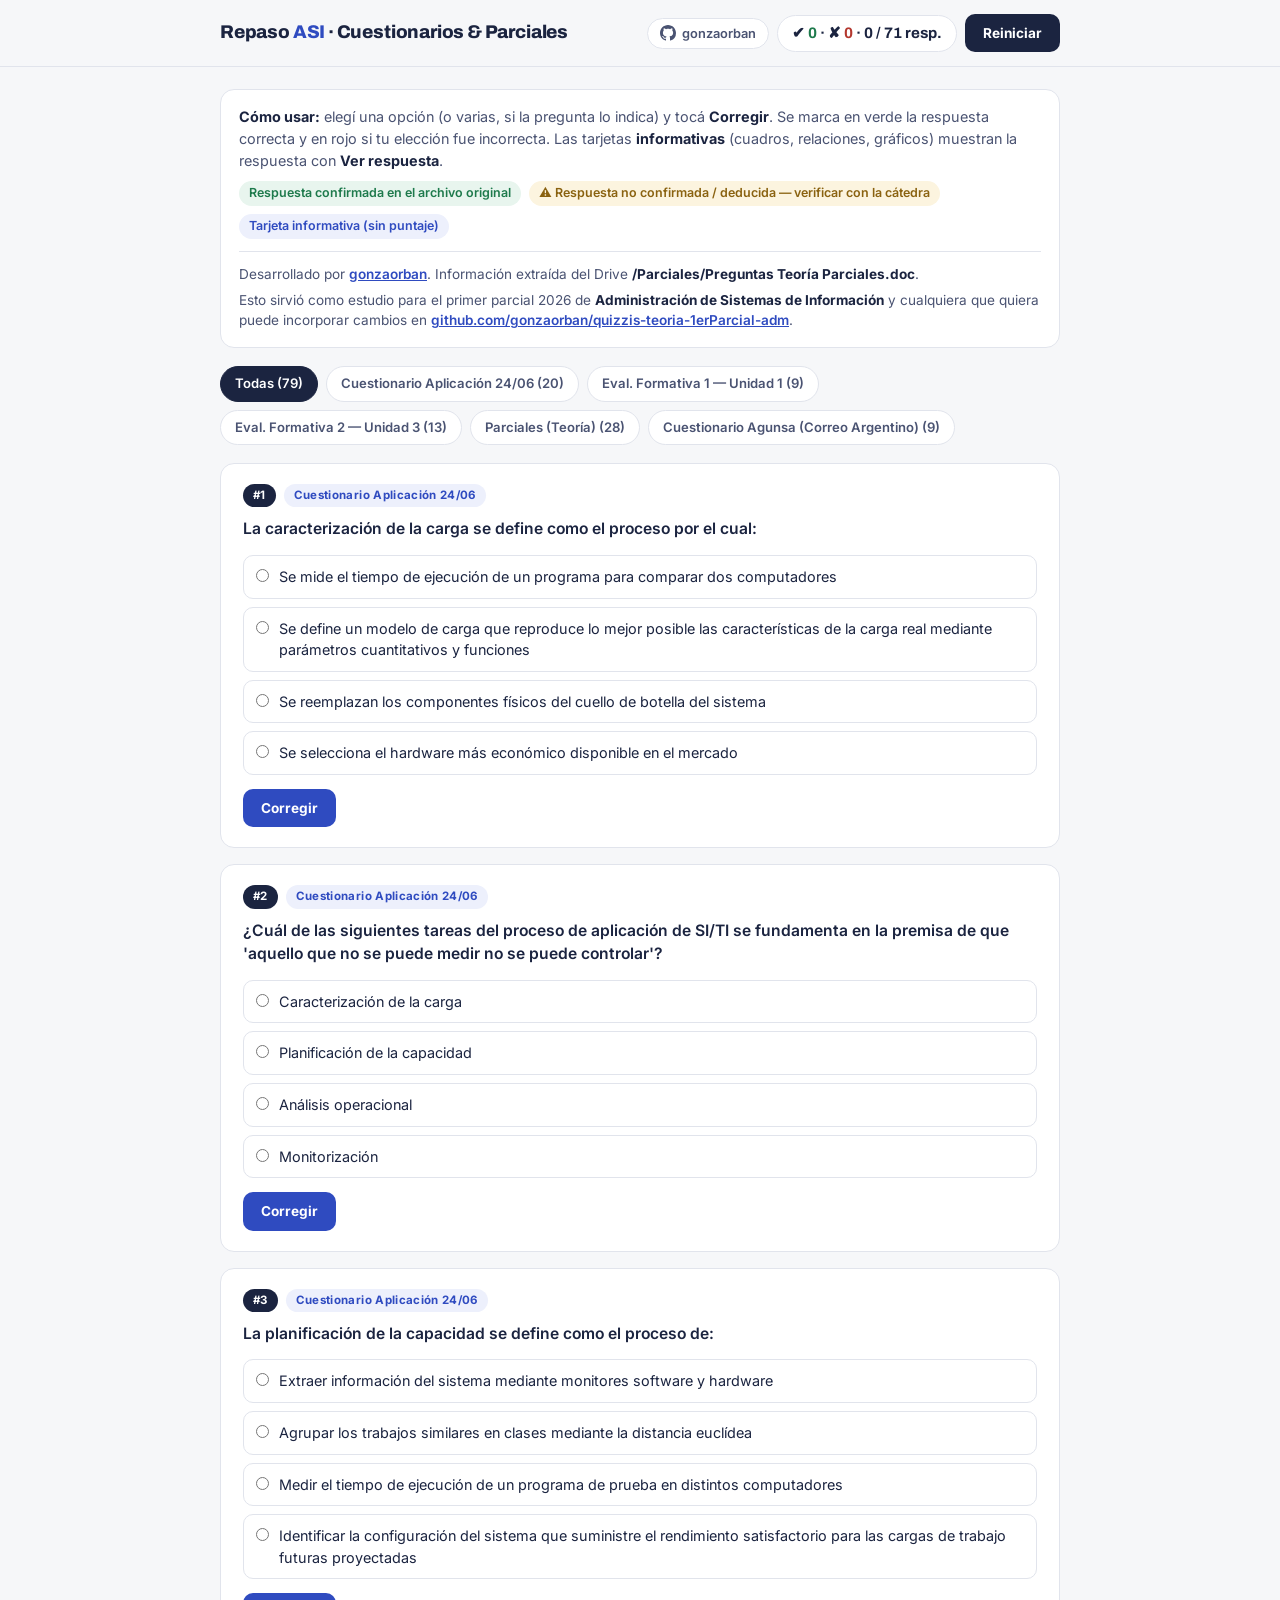
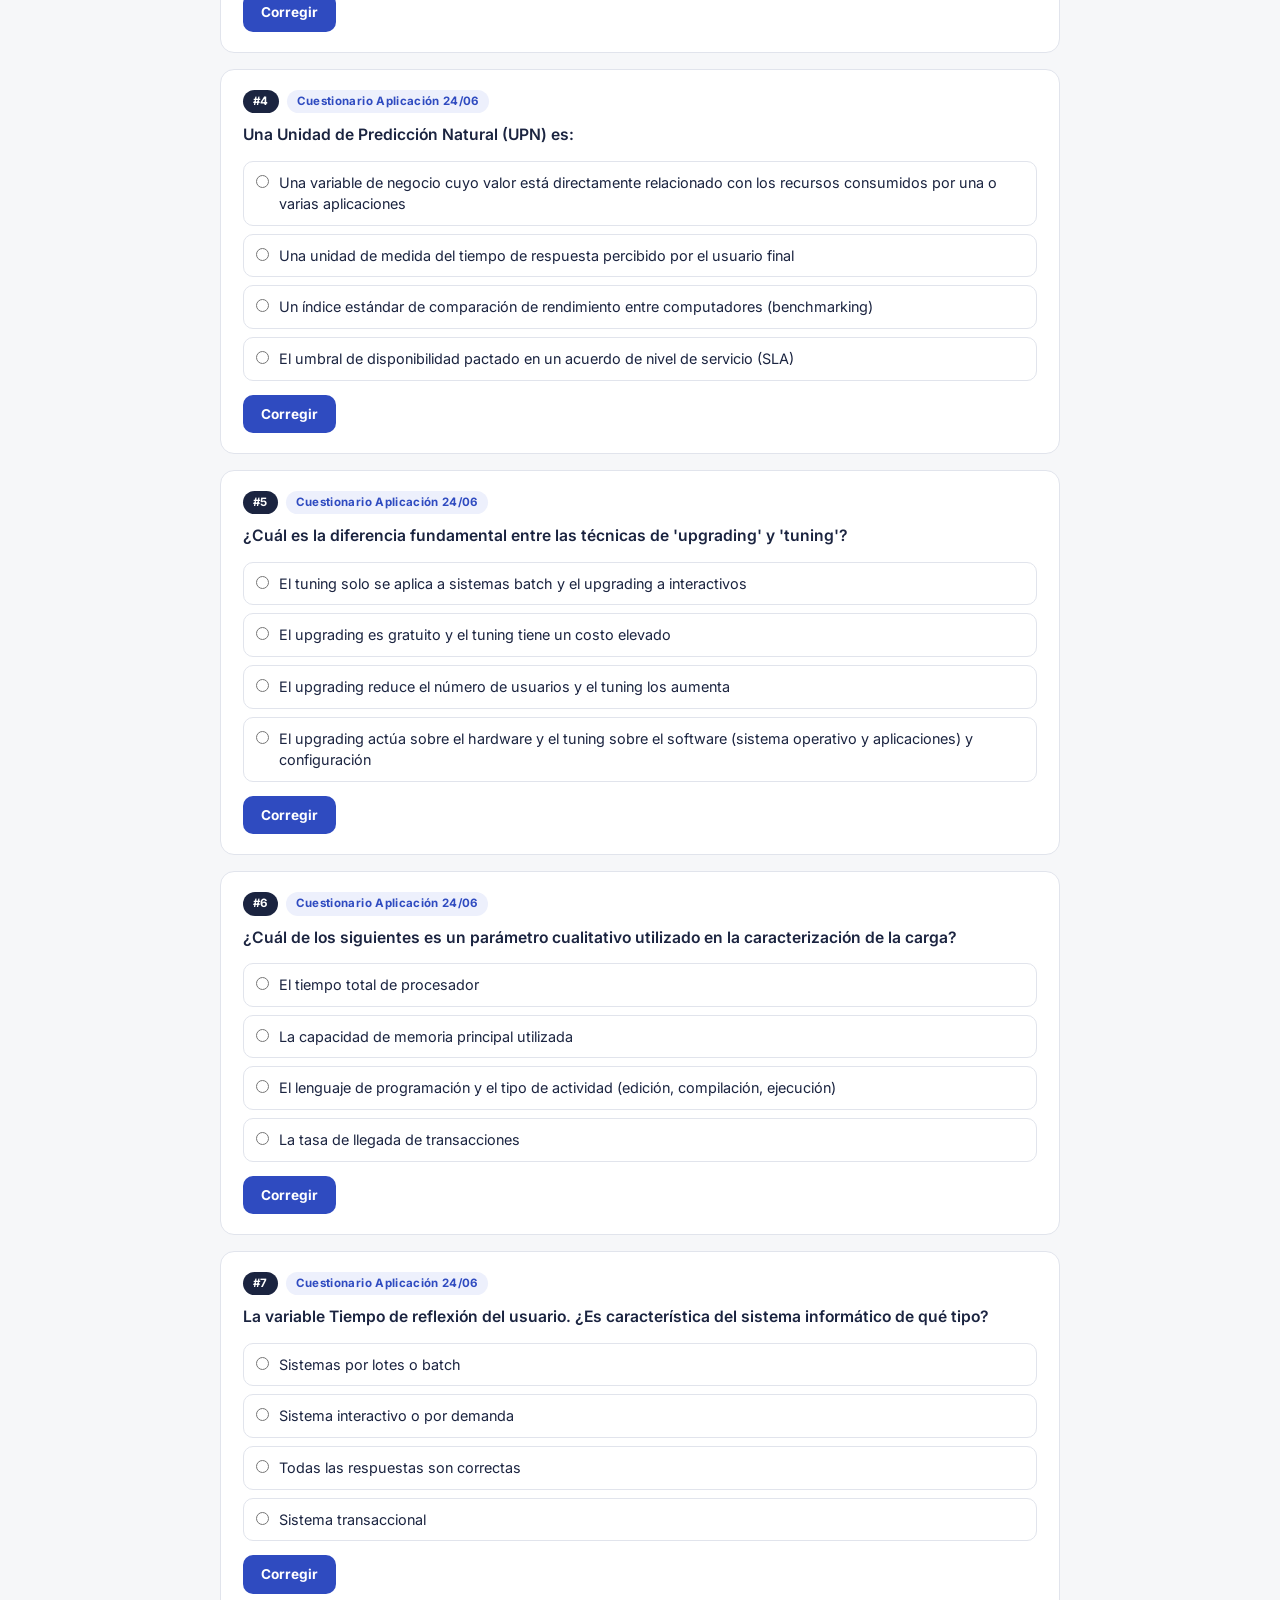
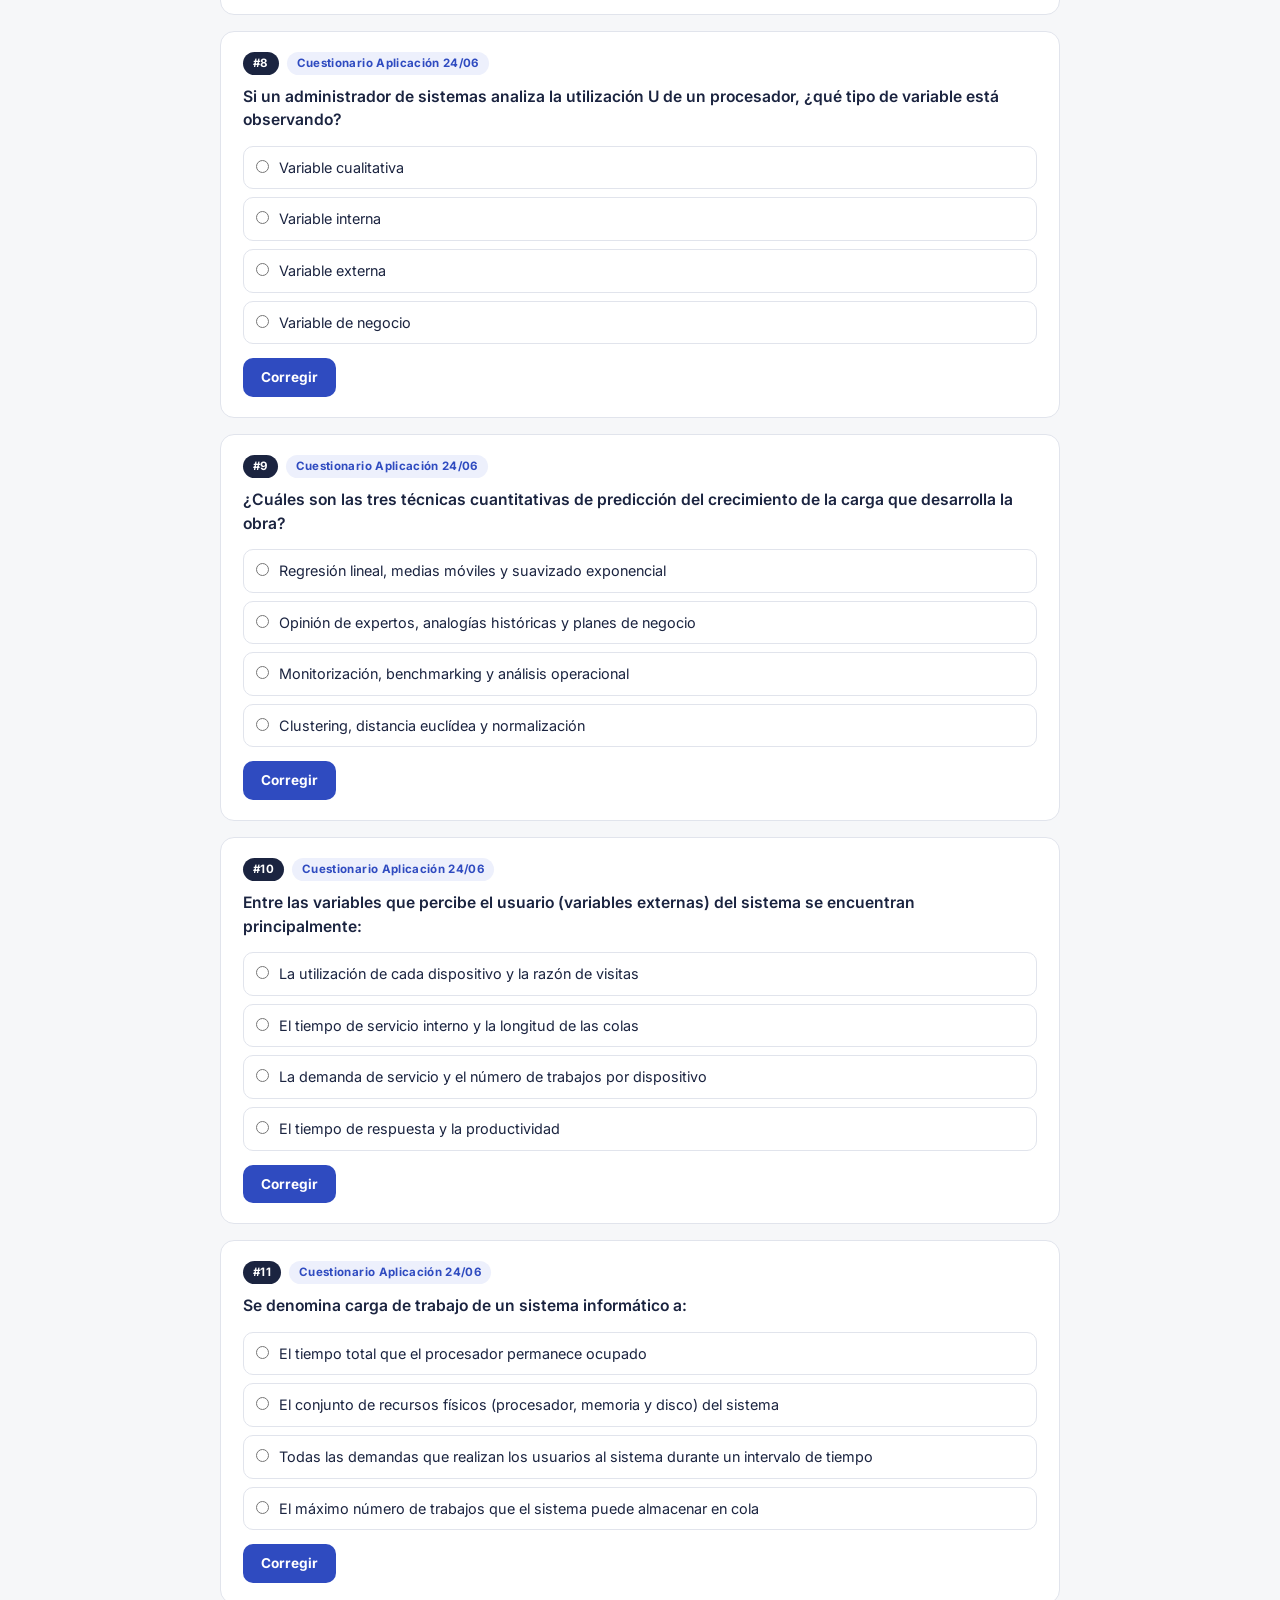
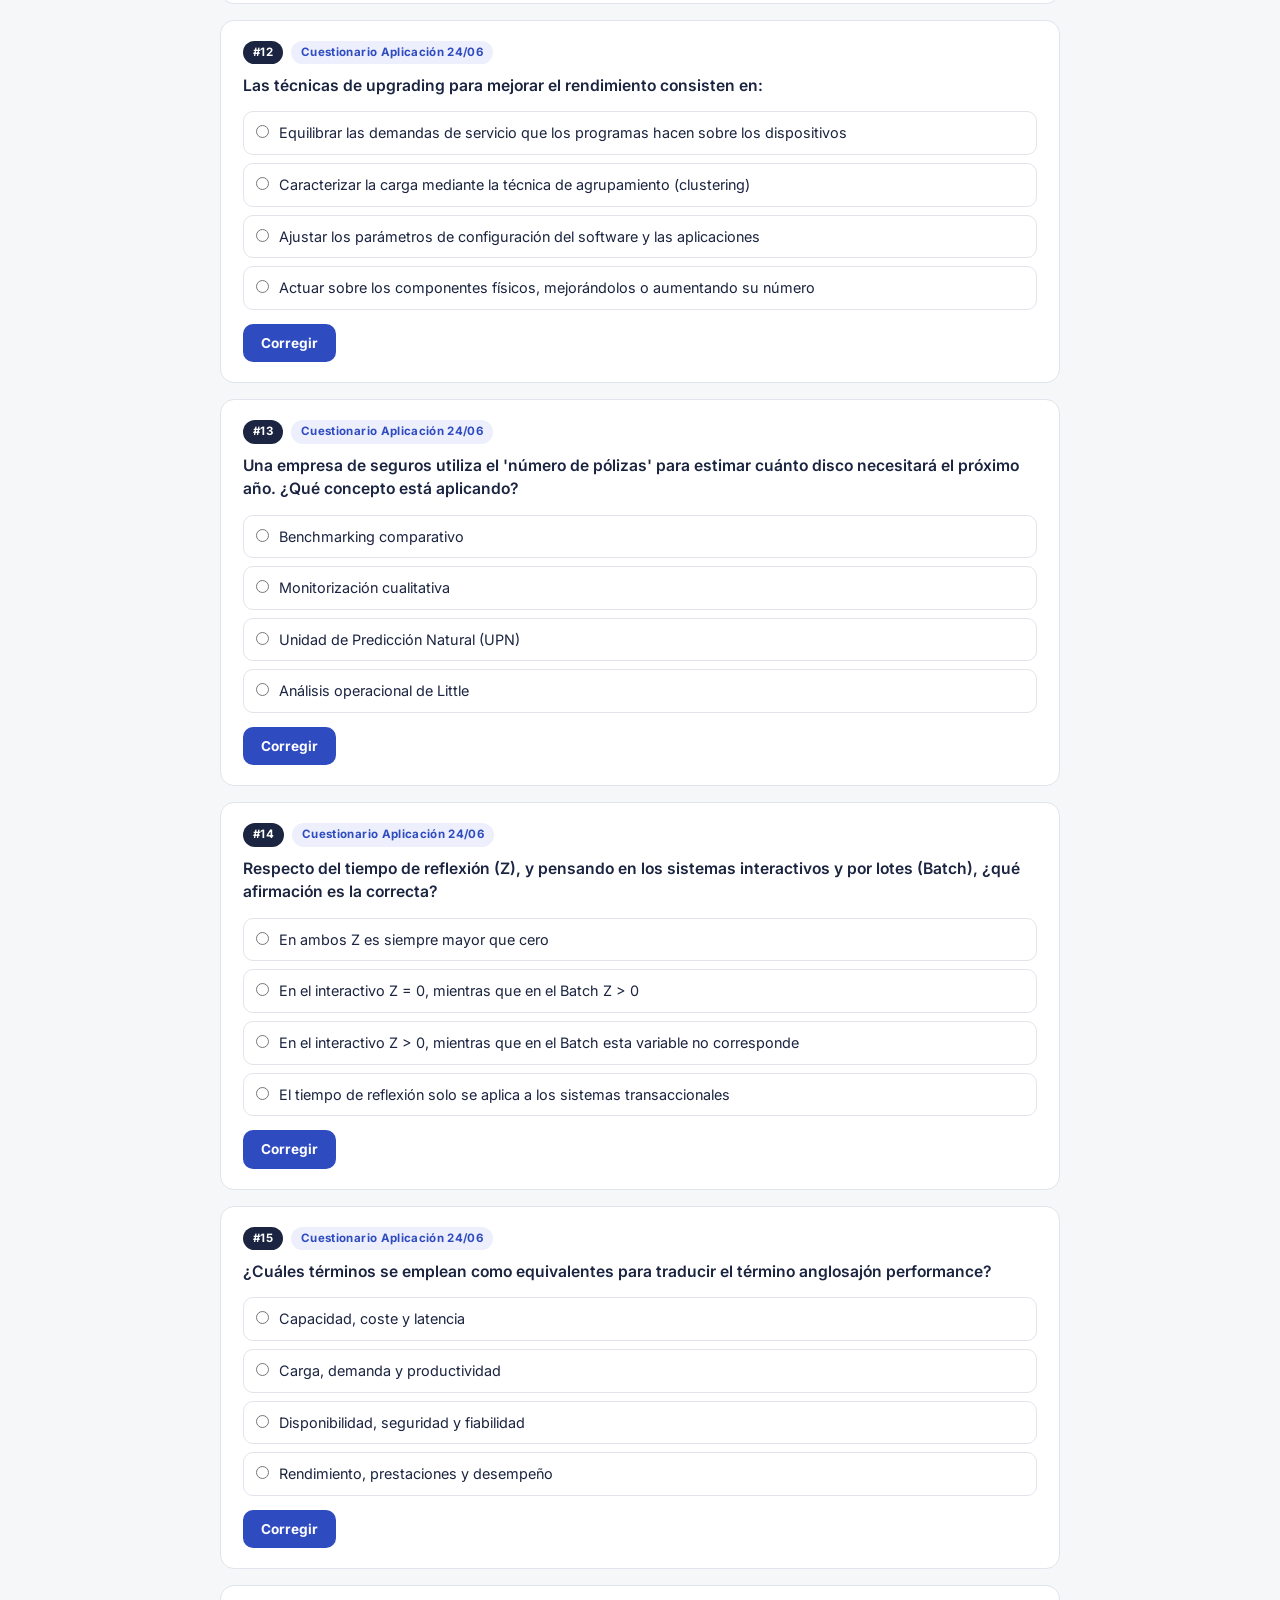
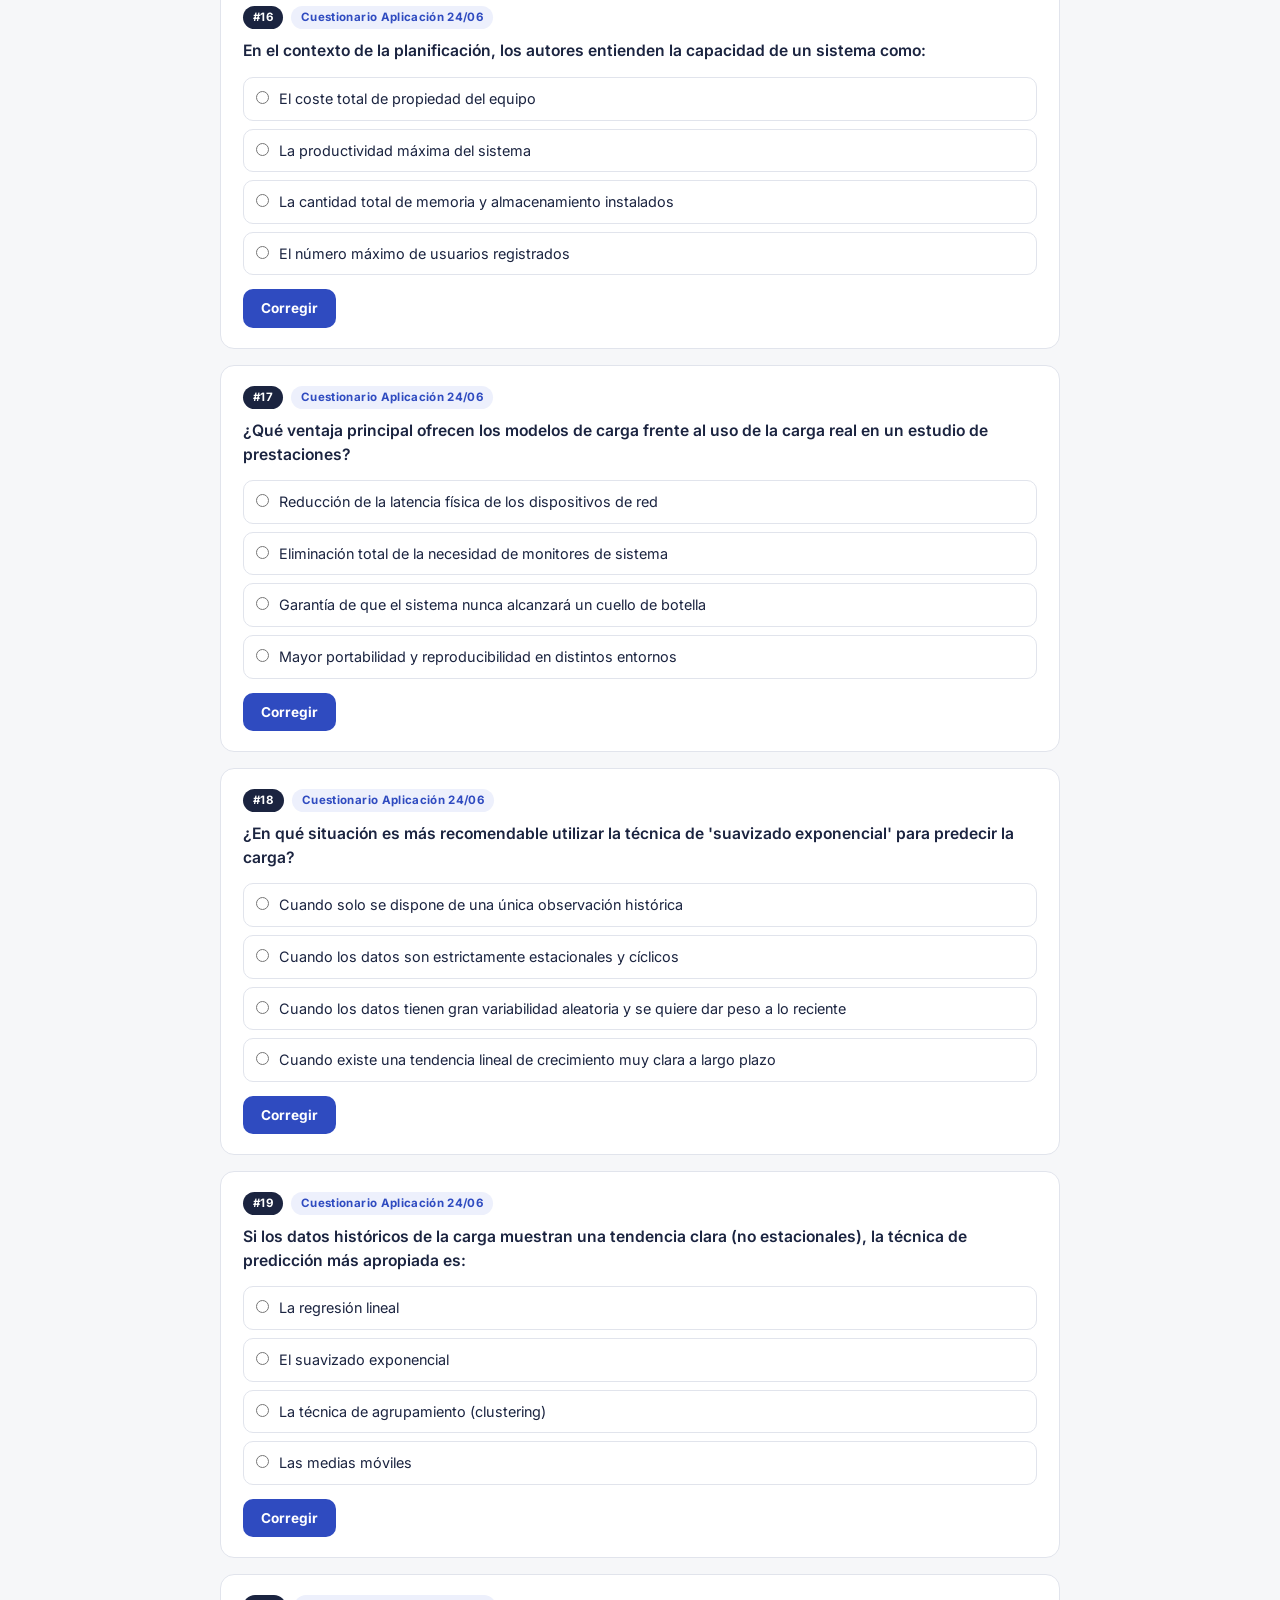
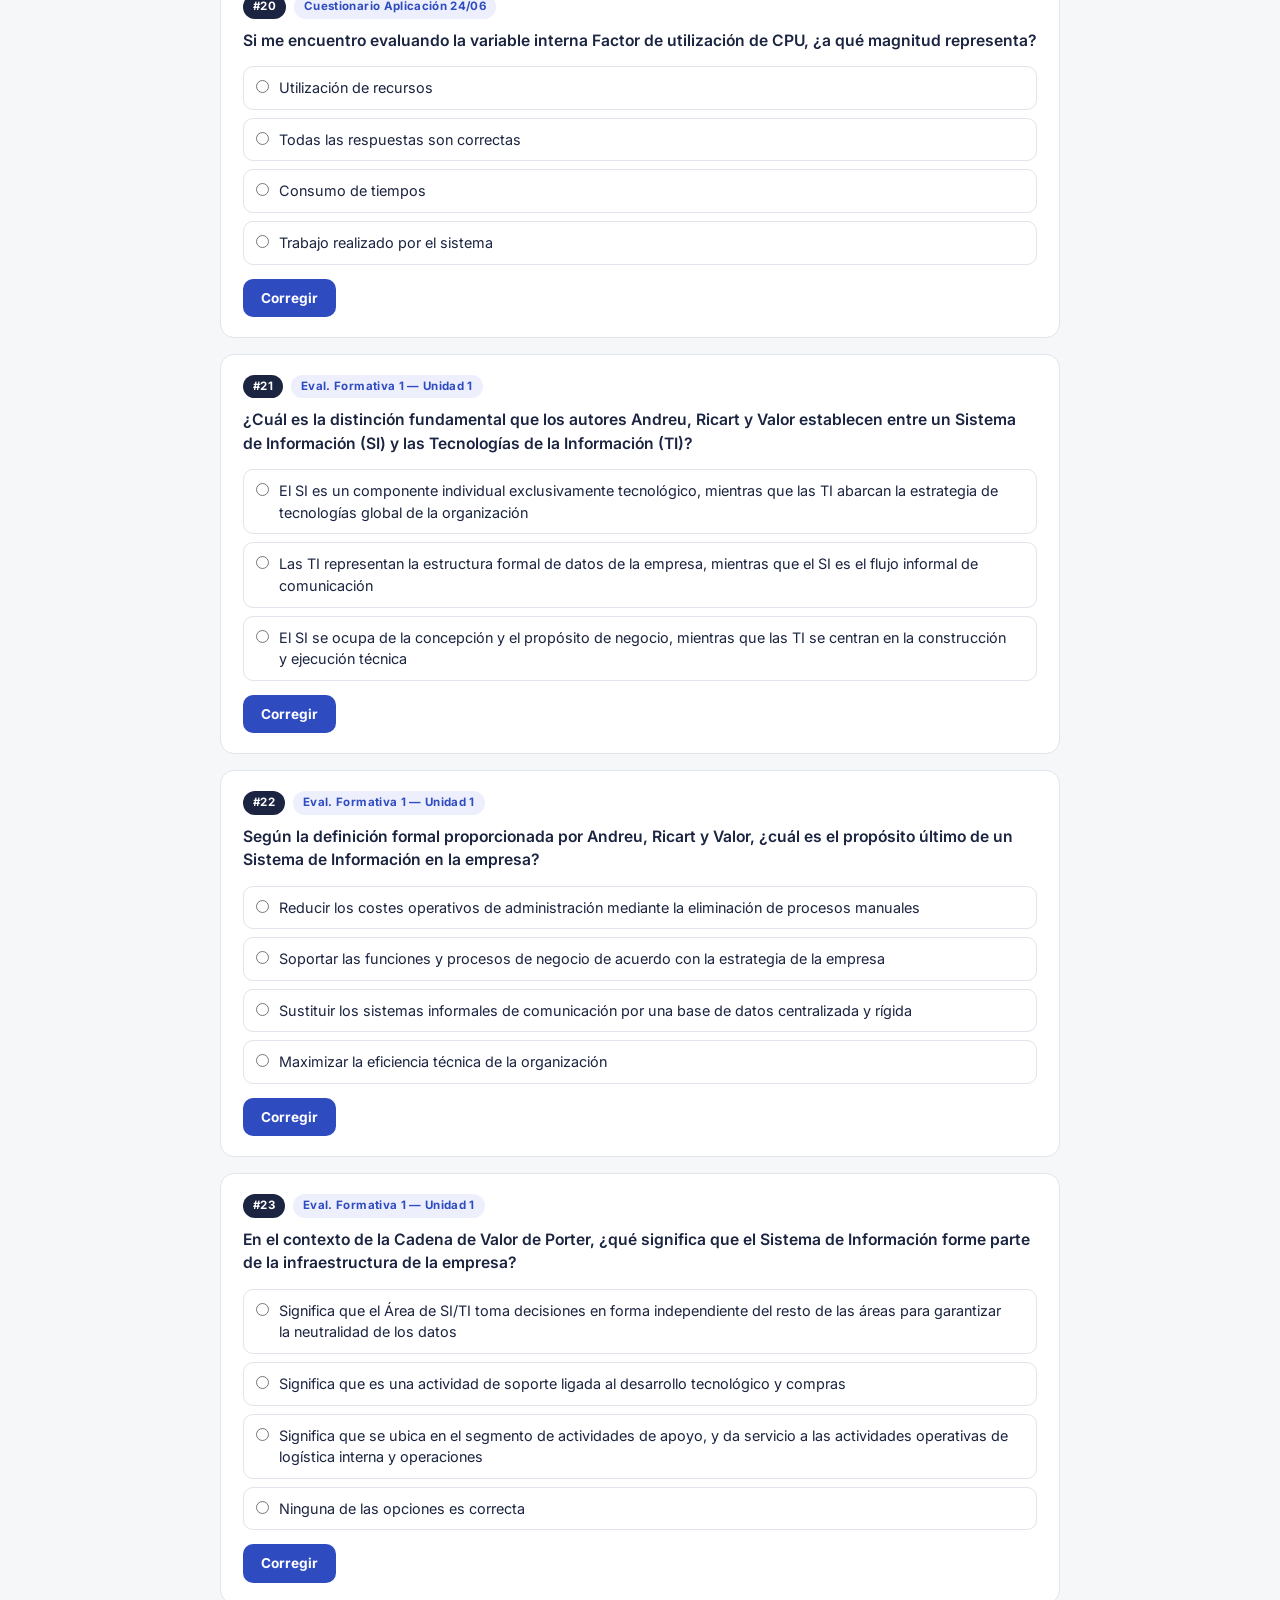
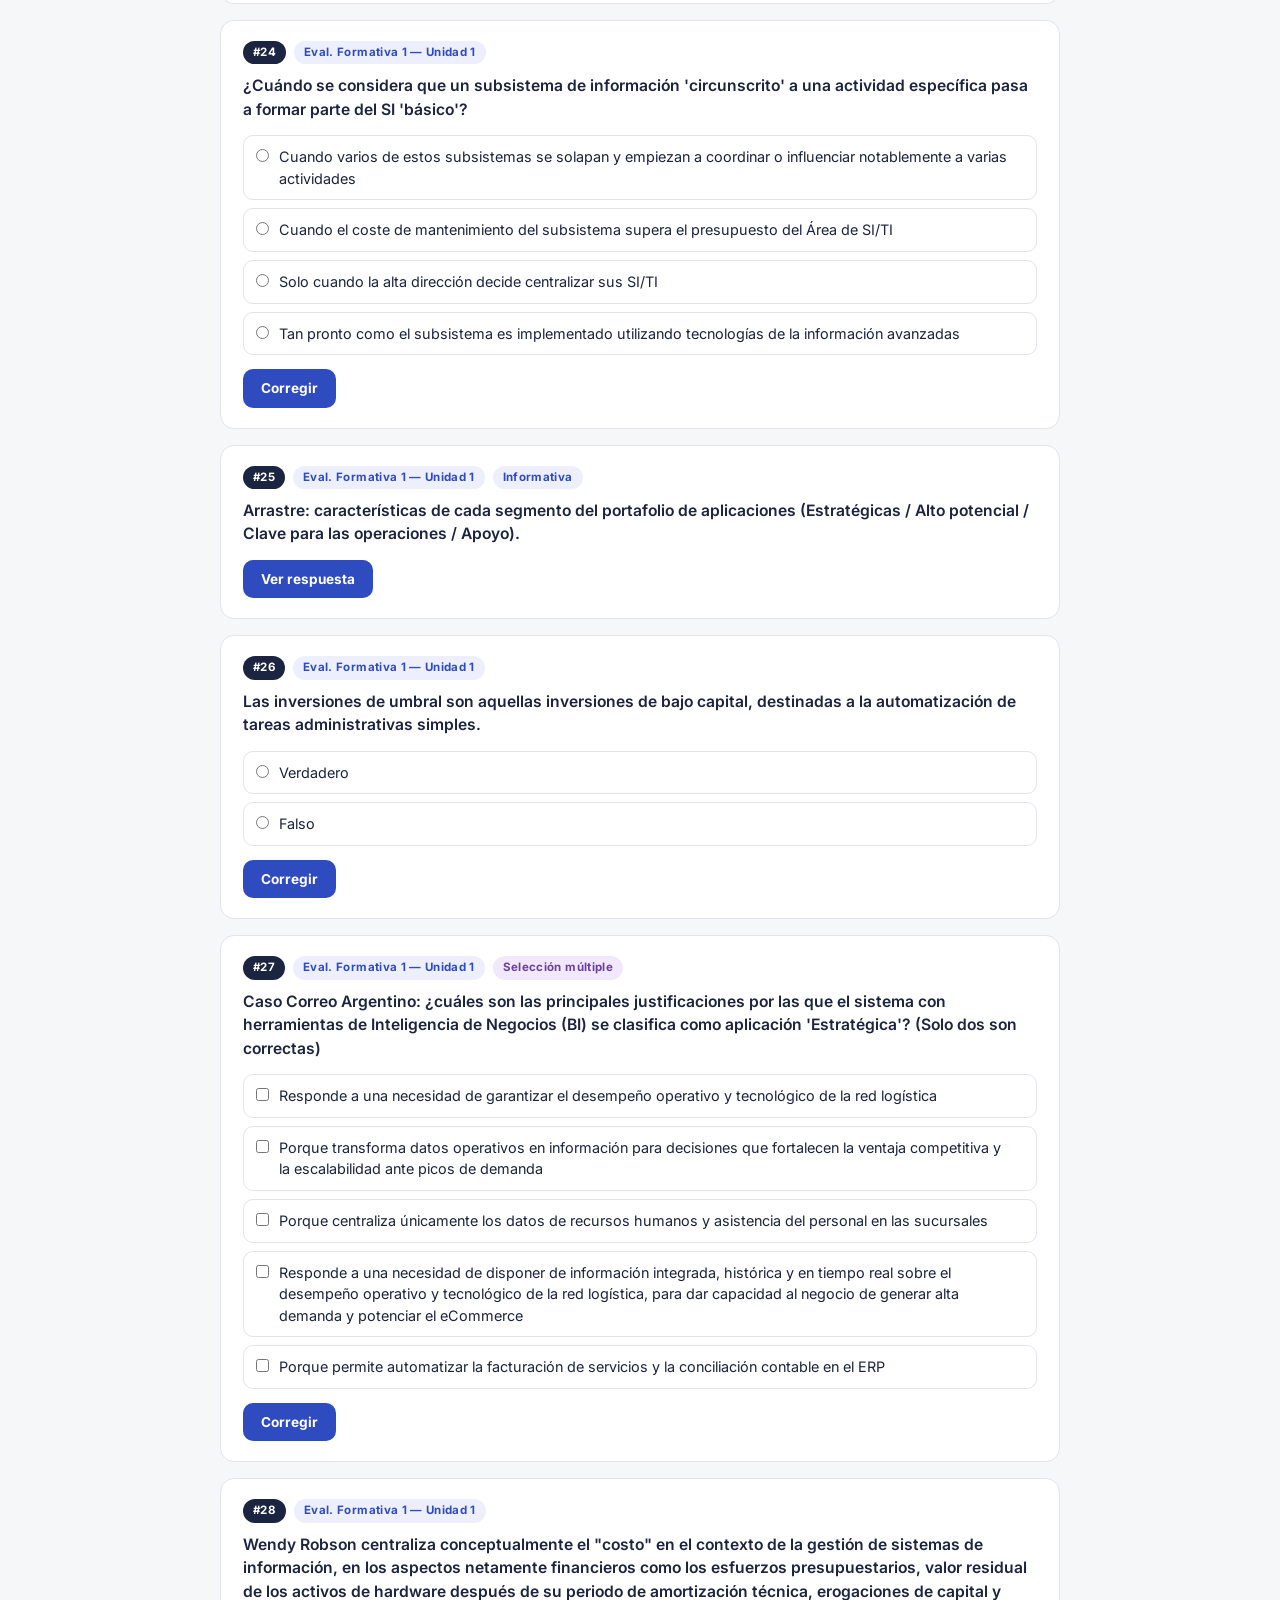
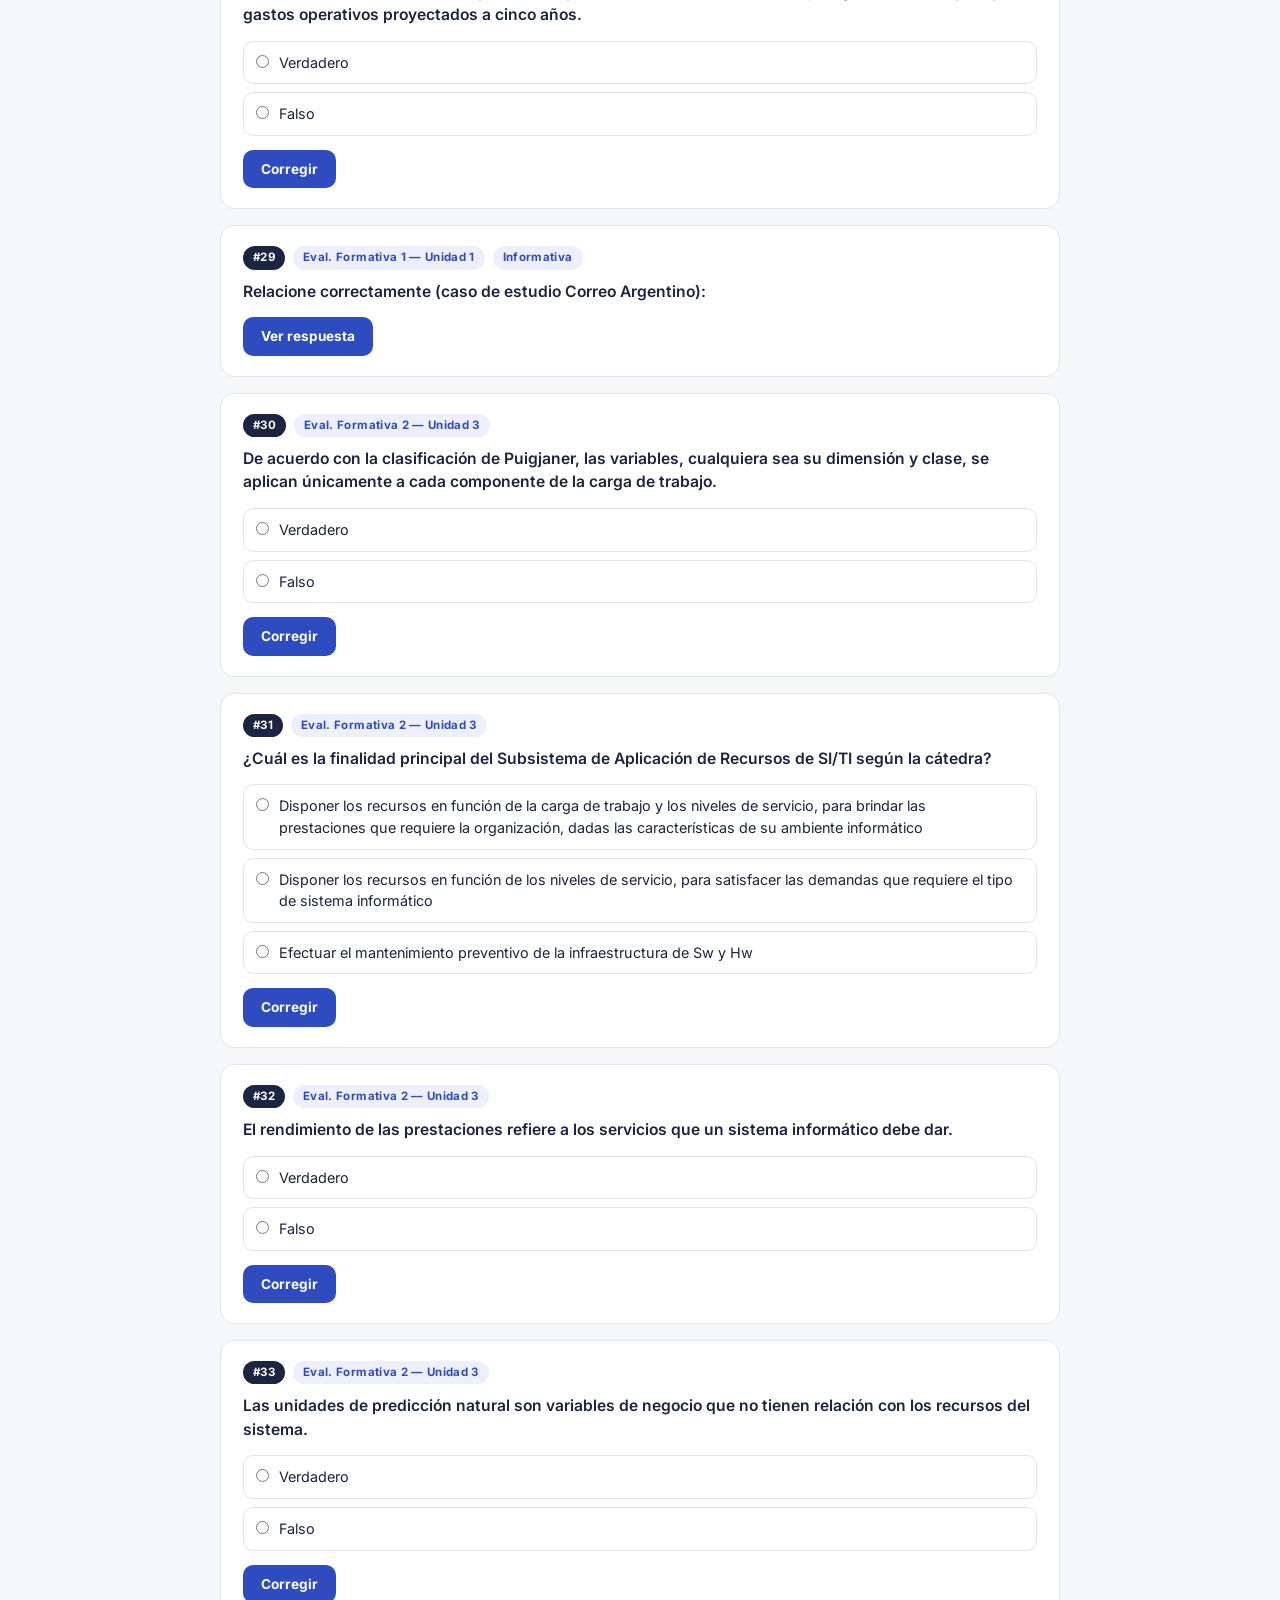
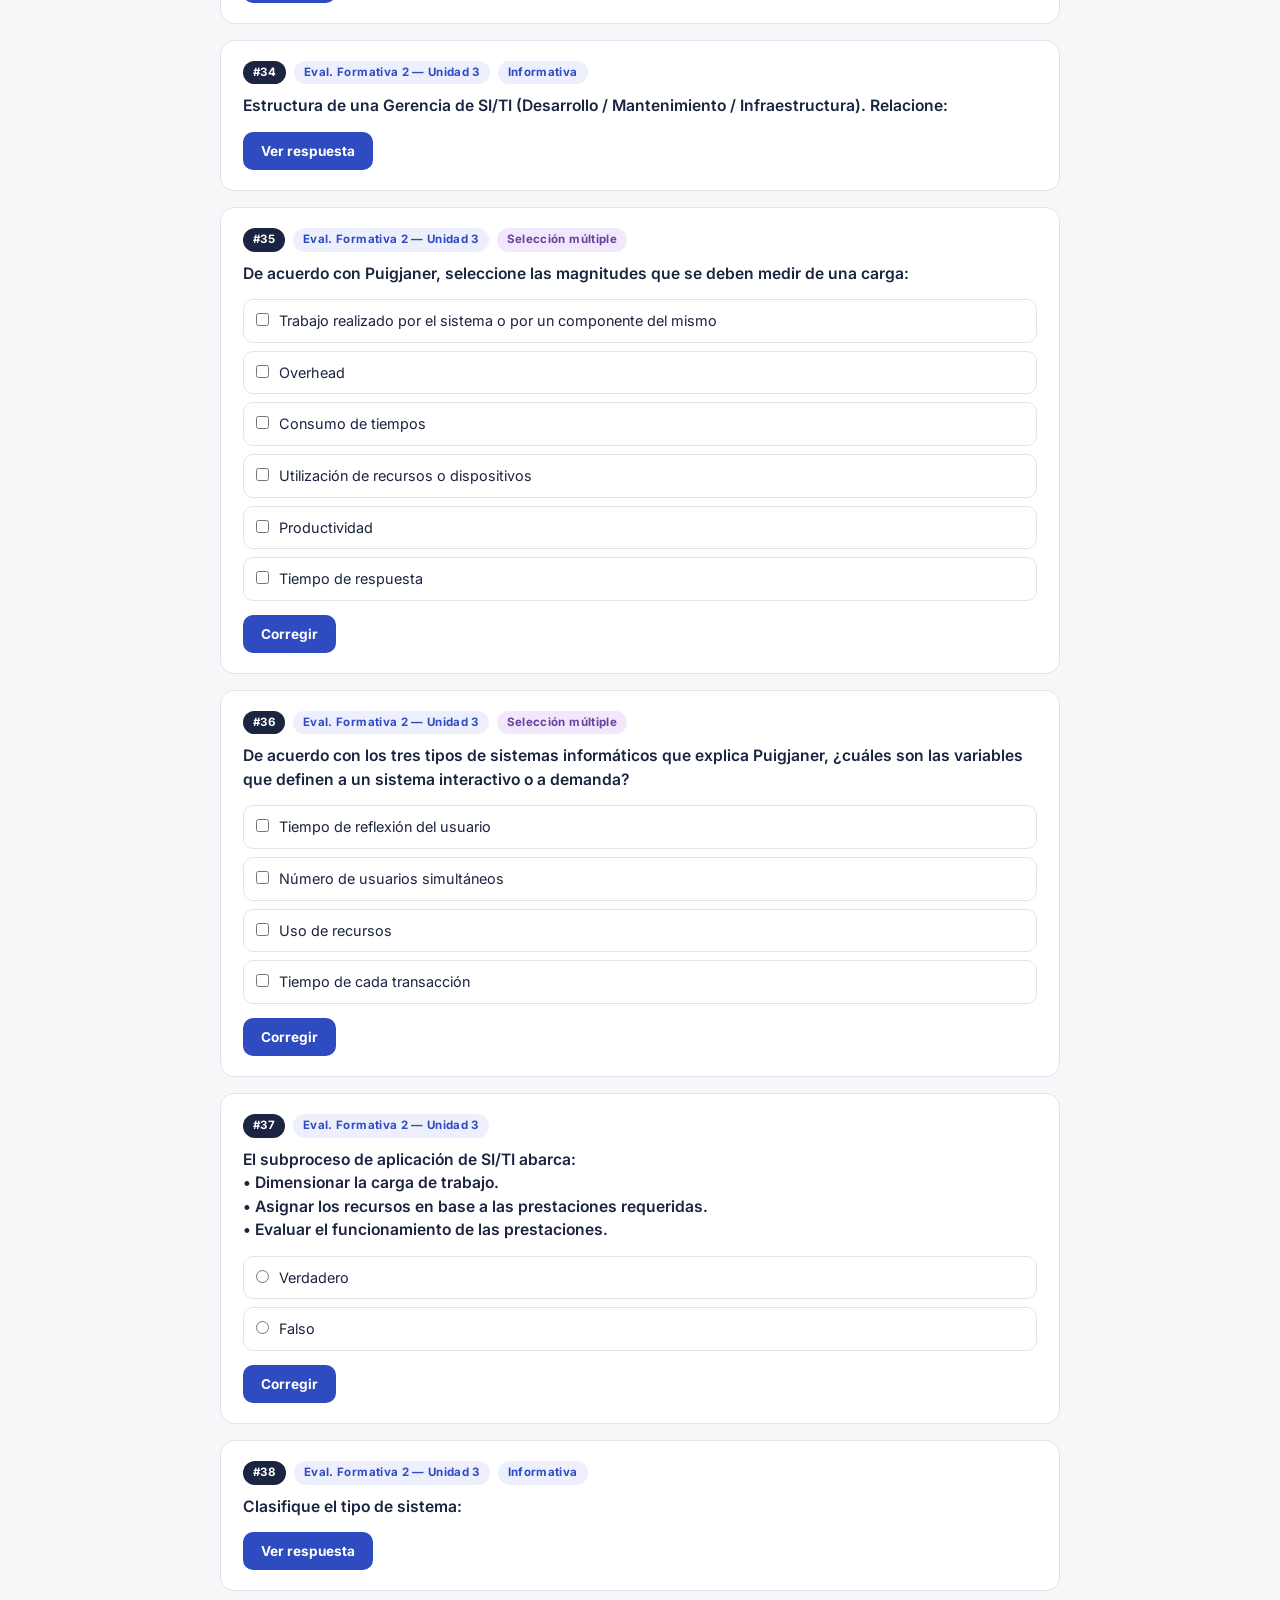
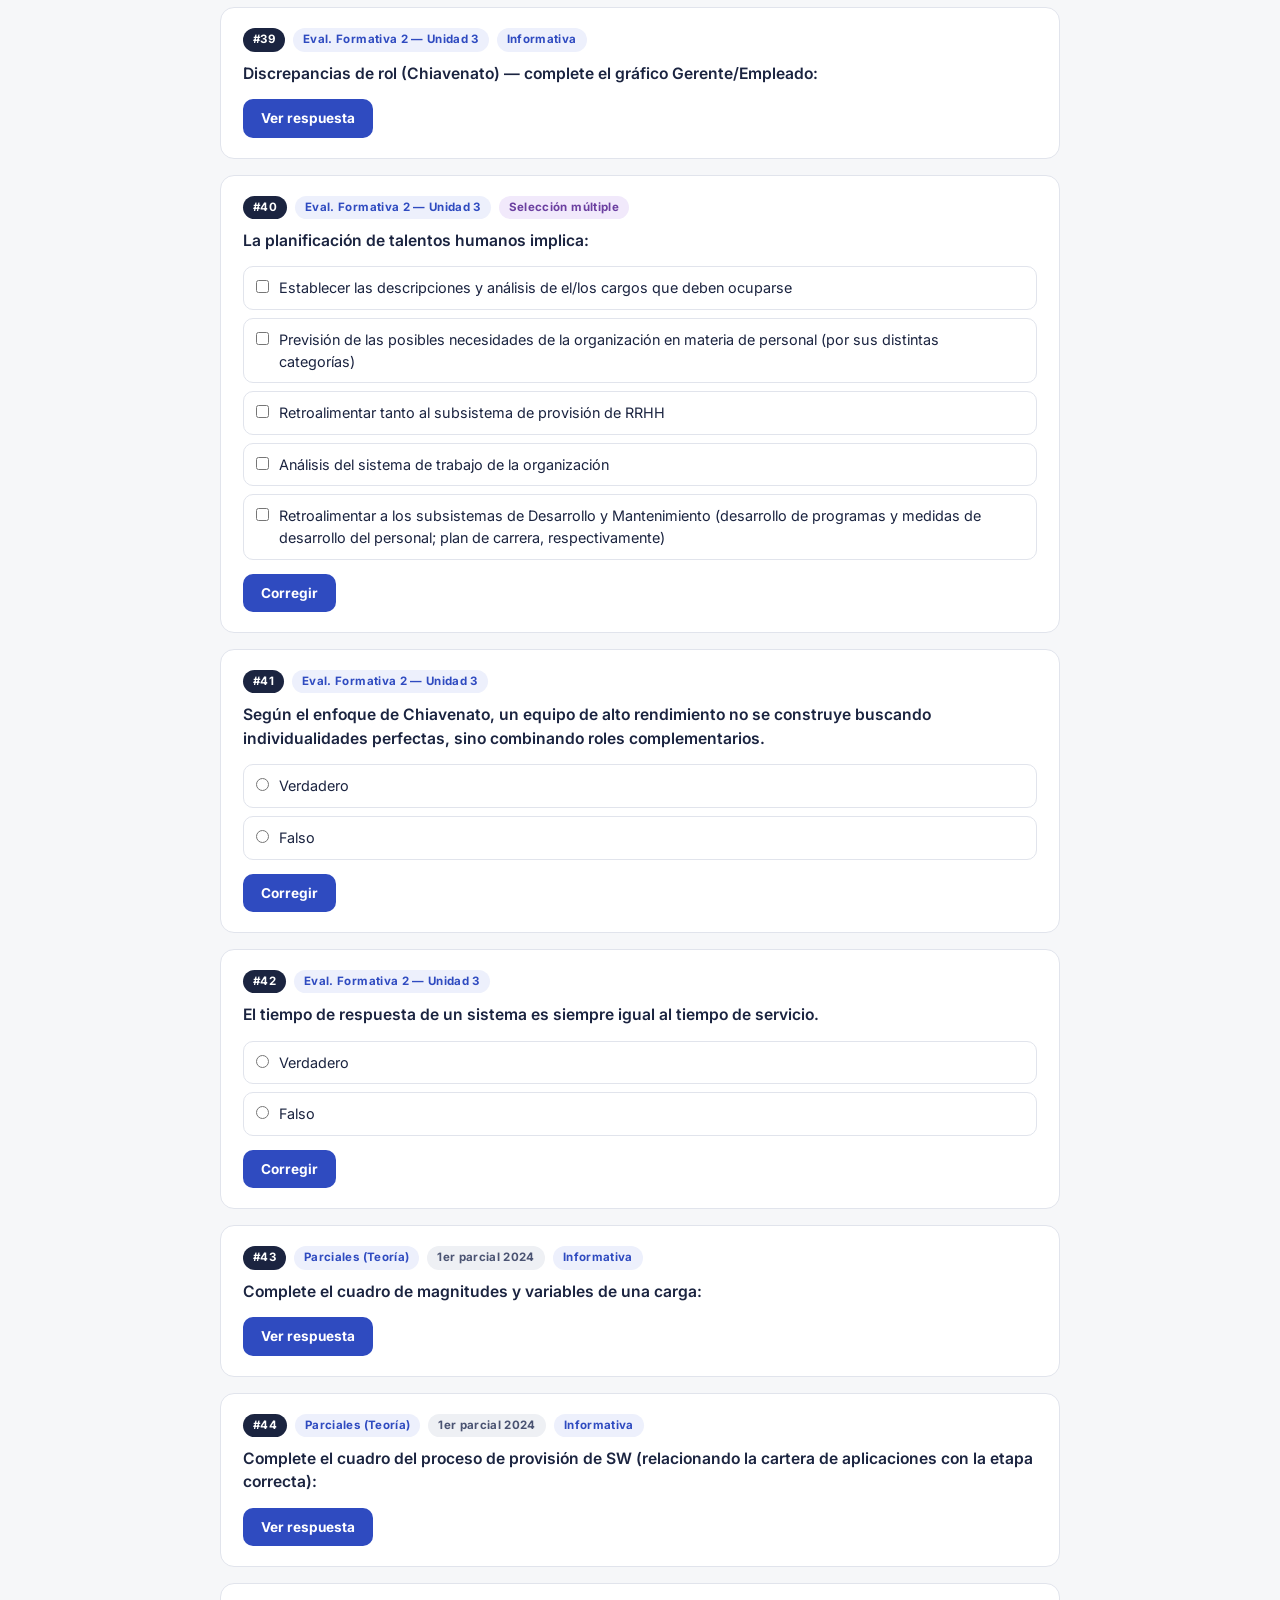
==== commit c1de9dac: "Agrega créditos del autor y procedencia de las preguntas Suma un chip en el header con el logo de Gi" ====
--- a/index.html
+++ b/index.html
@@ -20,6 +20,12 @@
   .head-inner{max-width:880px; margin:0 auto; padding:14px 20px; display:flex; flex-wrap:wrap; gap:10px 18px; align-items:center; justify-content:space-between;}
   h1{font-family:'Archivo',sans-serif; font-weight:800; font-size:1.15rem; letter-spacing:-.01em;}
   h1 span{color:var(--accent);}
+  .credit{display:inline-flex; align-items:center; gap:6px; background:var(--card); border:1px solid var(--line); border-radius:999px; padding:5px 12px; font-size:.8rem; font-weight:600; color:var(--ink-soft); text-decoration:none; transition:border-color .15s, color .15s;}
+  .credit:hover{border-color:var(--accent); color:var(--accent);}
+  .credit svg{width:16px; height:16px; fill:currentColor; flex-shrink:0;}
+  .about{margin-top:12px; padding-top:12px; border-top:1px solid var(--line); font-size:.85rem;}
+  .about p + p{margin-top:6px;}
+  .about a{color:var(--accent); font-weight:600;}
   .score{font-family:'Archivo',sans-serif; font-weight:700; font-size:.95rem; background:var(--card); border:1px solid var(--line); padding:6px 14px; border-radius:999px;}
   .score b{color:var(--ok);}
   .score .b2{color:var(--bad);}
@@ -68,7 +74,7 @@
   .q.done .schema-reveal{display:block;}
   .schema-cap{font-size:.78rem; font-weight:600; color:var(--ink-soft); text-align:center; margin-bottom:6px;}
   footer{max-width:880px; margin:0 auto; padding:0 20px 40px; font-size:.78rem; color:var(--ink-soft);}
-  @media (max-width:520px){ .q{padding:16px;} .head-inner{padding:12px 14px;} main{padding:16px 14px 60px;} }
+  @media (max-width:520px){ .q{padding:16px;} .head-inner{padding:12px 14px;} main{padding:16px 14px 60px;} .credit .credit-name{display:none;} }
 </style>
 </head>
 <body>
@@ -76,6 +82,7 @@
   <div class="head-inner">
     <h1>Repaso <span>ASI</span> · Cuestionarios &amp; Parciales</h1>
     <div style="display:flex; gap:8px; align-items:center;">
+      <a class="credit" href="https://github.com/gonzaorban" target="_blank" rel="noopener noreferrer" title="Desarrollado por gonzaorban — GitHub"><svg viewBox="0 0 16 16" aria-hidden="true"><path d="M8 0C3.58 0 0 3.58 0 8c0 3.54 2.29 6.53 5.47 7.59.4.07.55-.17.55-.38 0-.19-.01-.82-.01-1.49-2.01.37-2.53-.49-2.69-.94-.09-.23-.48-.94-.82-1.13-.28-.15-.68-.52-.01-.53.63-.01 1.08.58 1.23.82.72 1.21 1.87.87 2.33.66.07-.52.28-.87.51-1.07-1.78-.2-3.64-.89-3.64-3.95 0-.87.31-1.59.82-2.15-.08-.2-.36-1.02.08-2.12 0 0 .67-.21 2.2.82.64-.18 1.32-.27 2-.27s1.36.09 2 .27c1.53-1.04 2.2-.82 2.2-.82.44 1.1.16 1.92.08 2.12.51.56.82 1.27.82 2.15 0 3.07-1.87 3.75-3.65 3.95.29.25.54.73.54 1.48 0 1.07-.01 1.93-.01 2.2 0 .21.15.46.55.38A8.01 8.01 0 0 0 16 8c0-4.42-3.58-8-8-8Z"/></svg><span class="credit-name">gonzaorban</span></a>
       <div class="score">✔ <b id="okCount">0</b> · ✘ <span class="b2" id="badCount">0</span> · <span id="totCount">0</span> resp.</div>
       <button class="btn" style="background:var(--ink)" onclick="resetAll()">Reiniciar</button>
     </div>
@@ -88,6 +95,10 @@
       <span class="lg-ok">Respuesta confirmada en el archivo original</span>
       <span class="lg-warn">⚠ Respuesta no confirmada / deducida — verificar con la cátedra</span>
       <span class="lg-info">Tarjeta informativa (sin puntaje)</span>
+    </div>
+    <div class="about">
+      <p>Desarrollado por <a href="https://github.com/gonzaorban" target="_blank" rel="noopener noreferrer">gonzaorban</a>. Información extraída del Drive <b>/Parciales/Preguntas Teoría Parciales.doc</b>.</p>
+      <p>Esto sirvió como estudio para el primer parcial 2026 de <b>Administración de Sistemas de Información</b> y cualquiera que quiera puede incorporar cambios en <a href="https://github.com/gonzaorban/quizzis-teoria-1erParcial-adm" target="_blank" rel="noopener noreferrer">github.com/gonzaorban/quizzis-teoria-1erParcial-adm</a>.</p>
     </div>
   </div>
   <div class="filters" id="filters"></div>
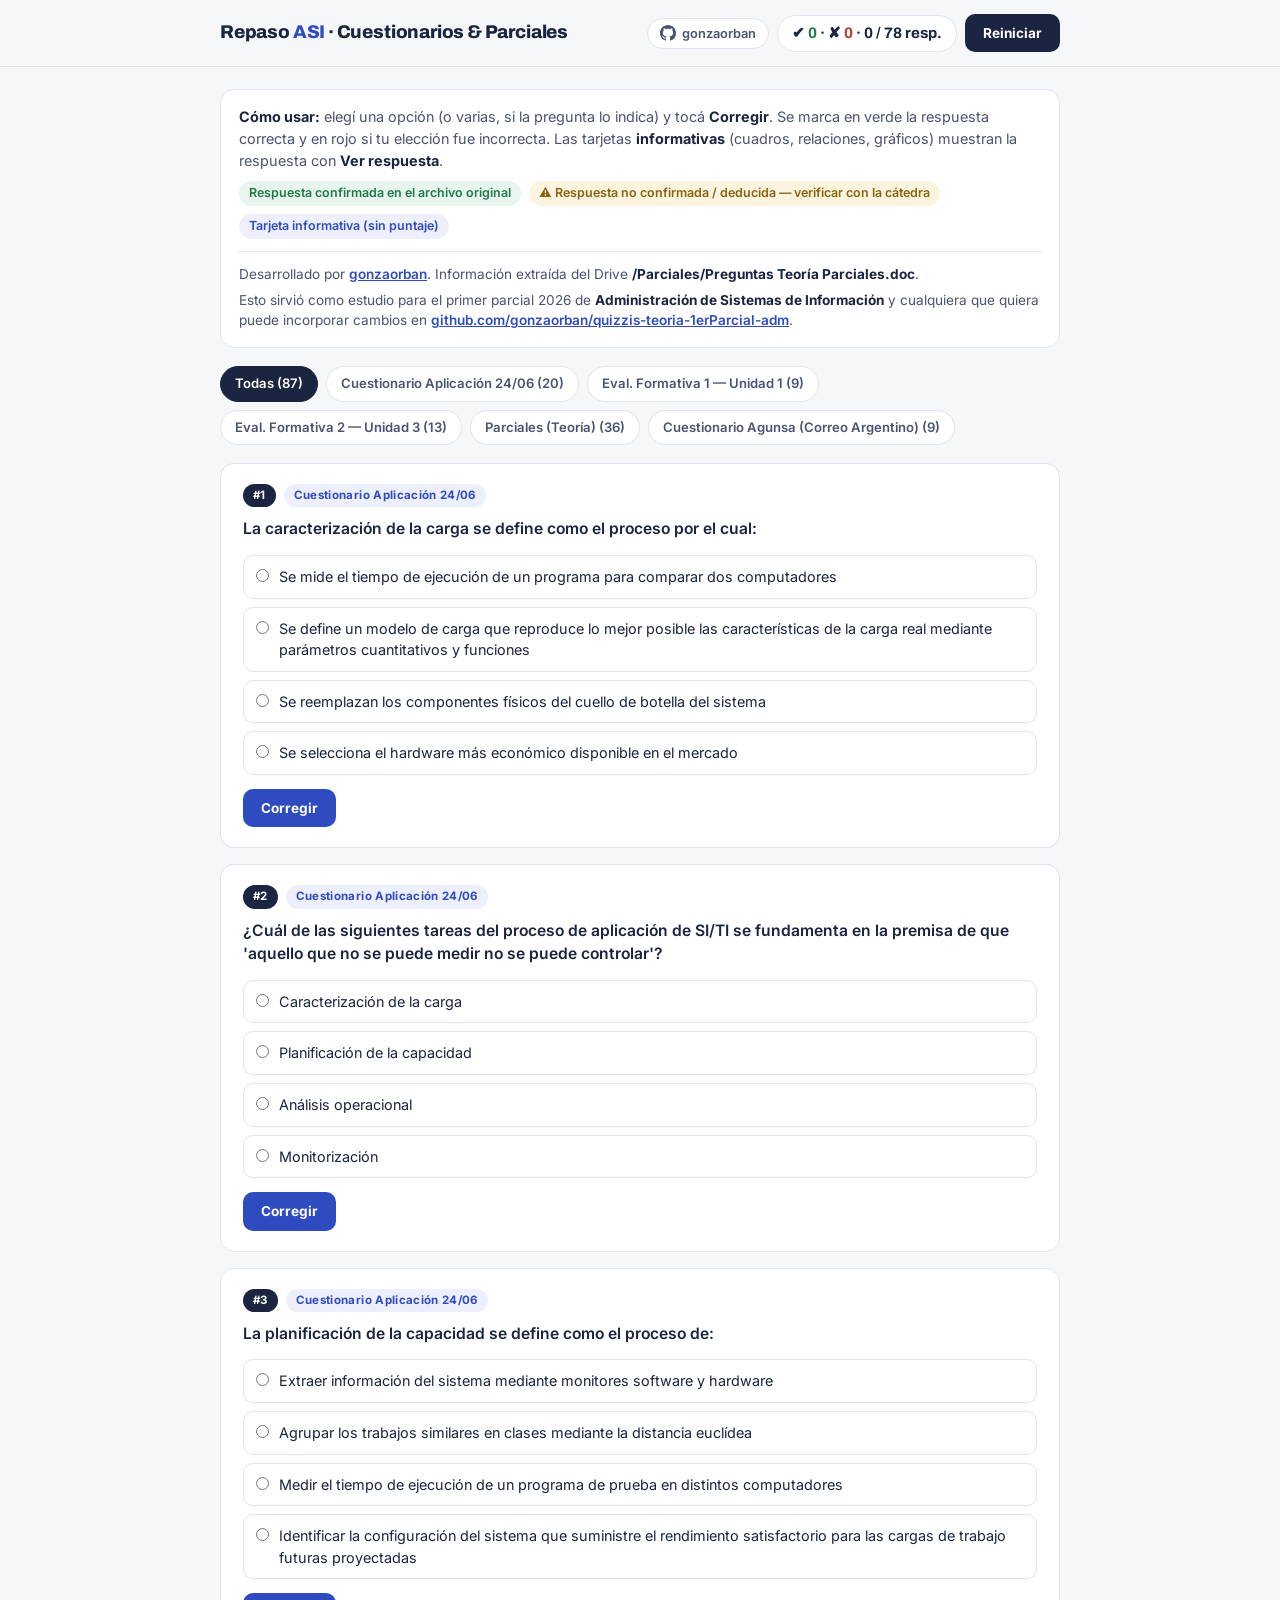
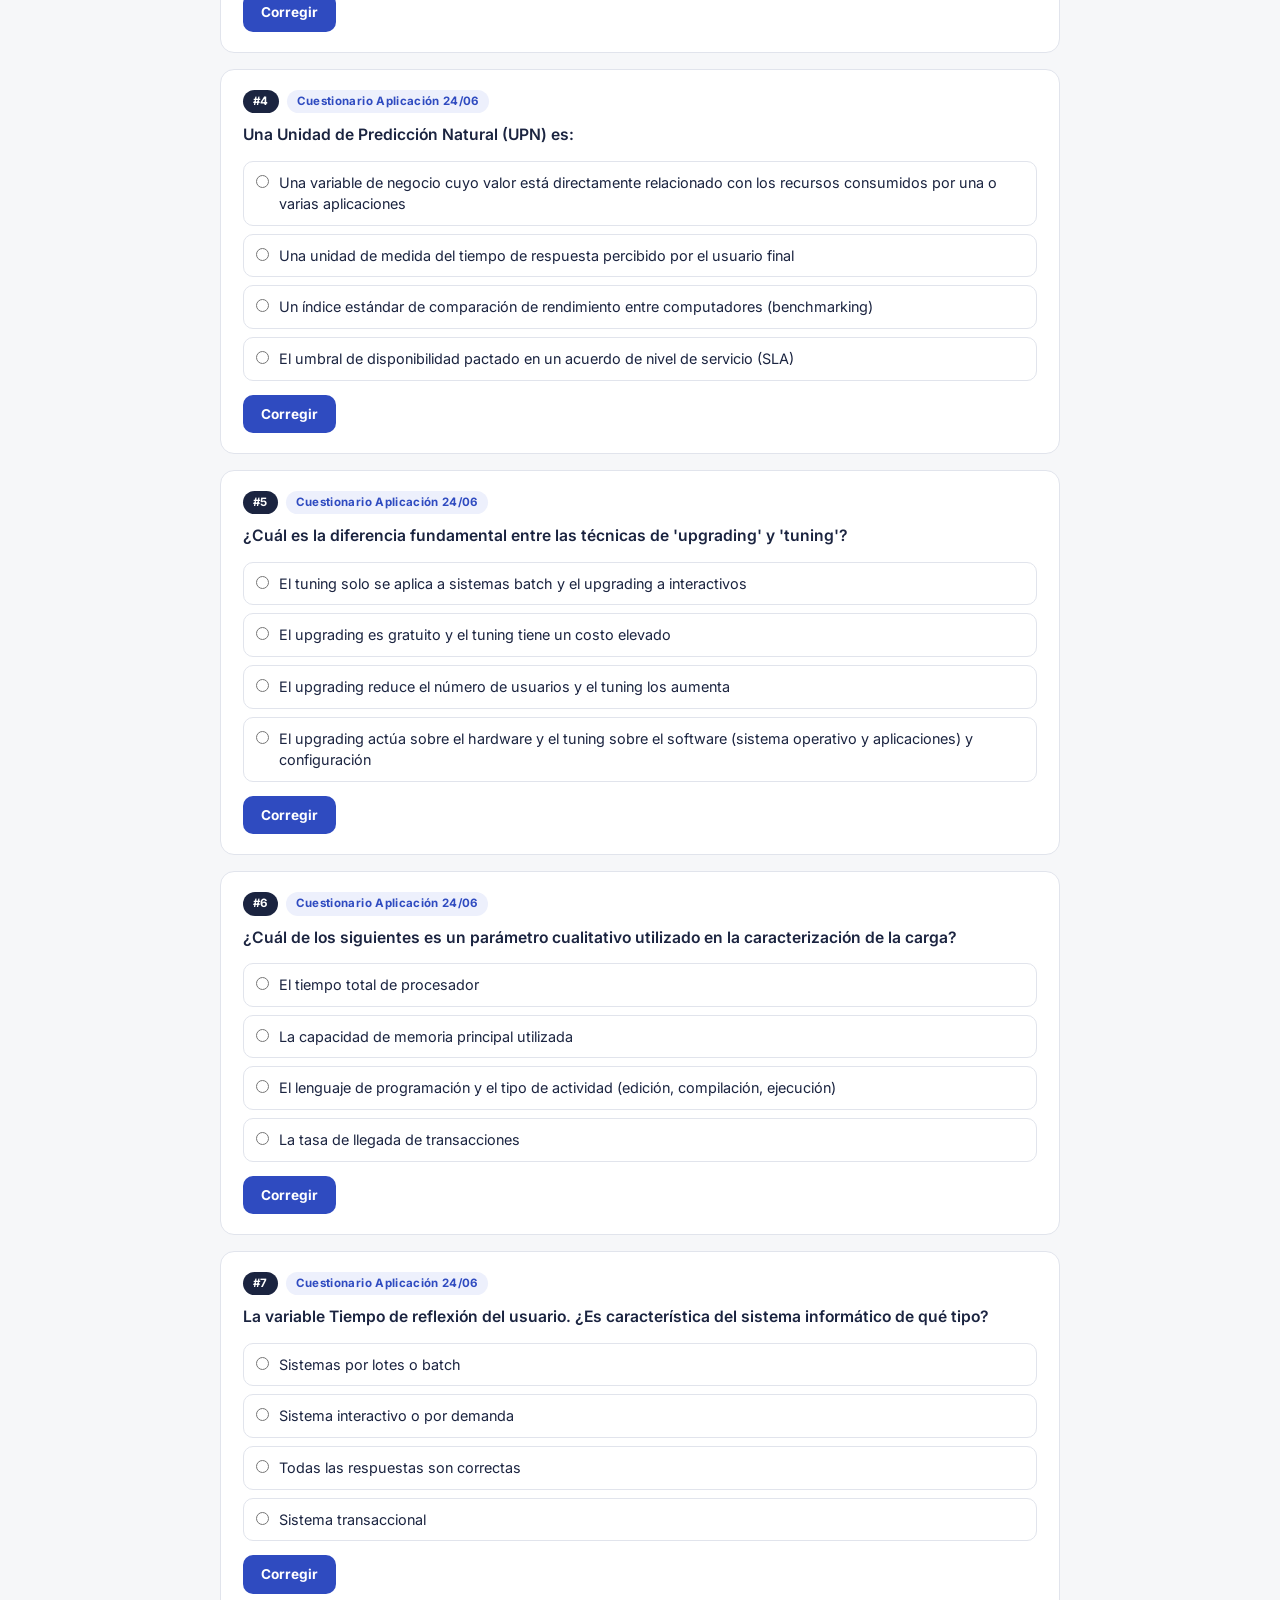
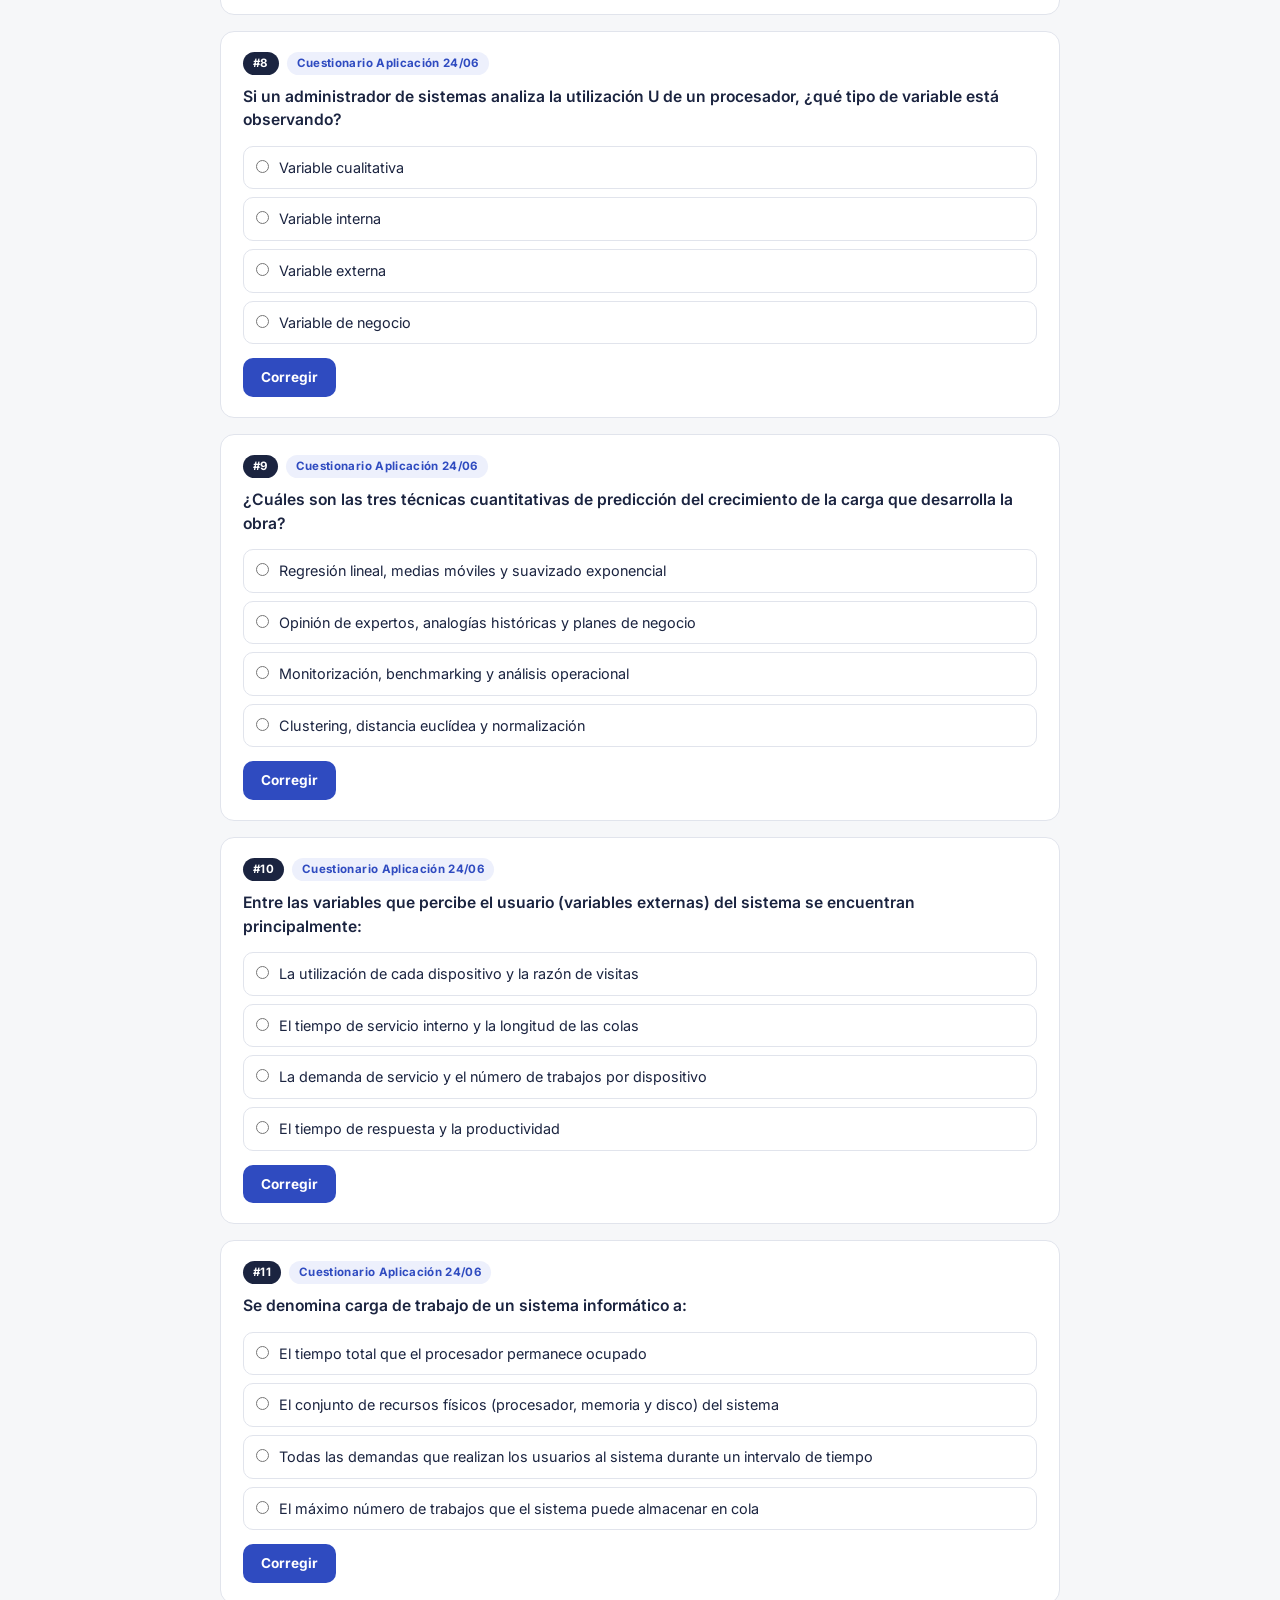
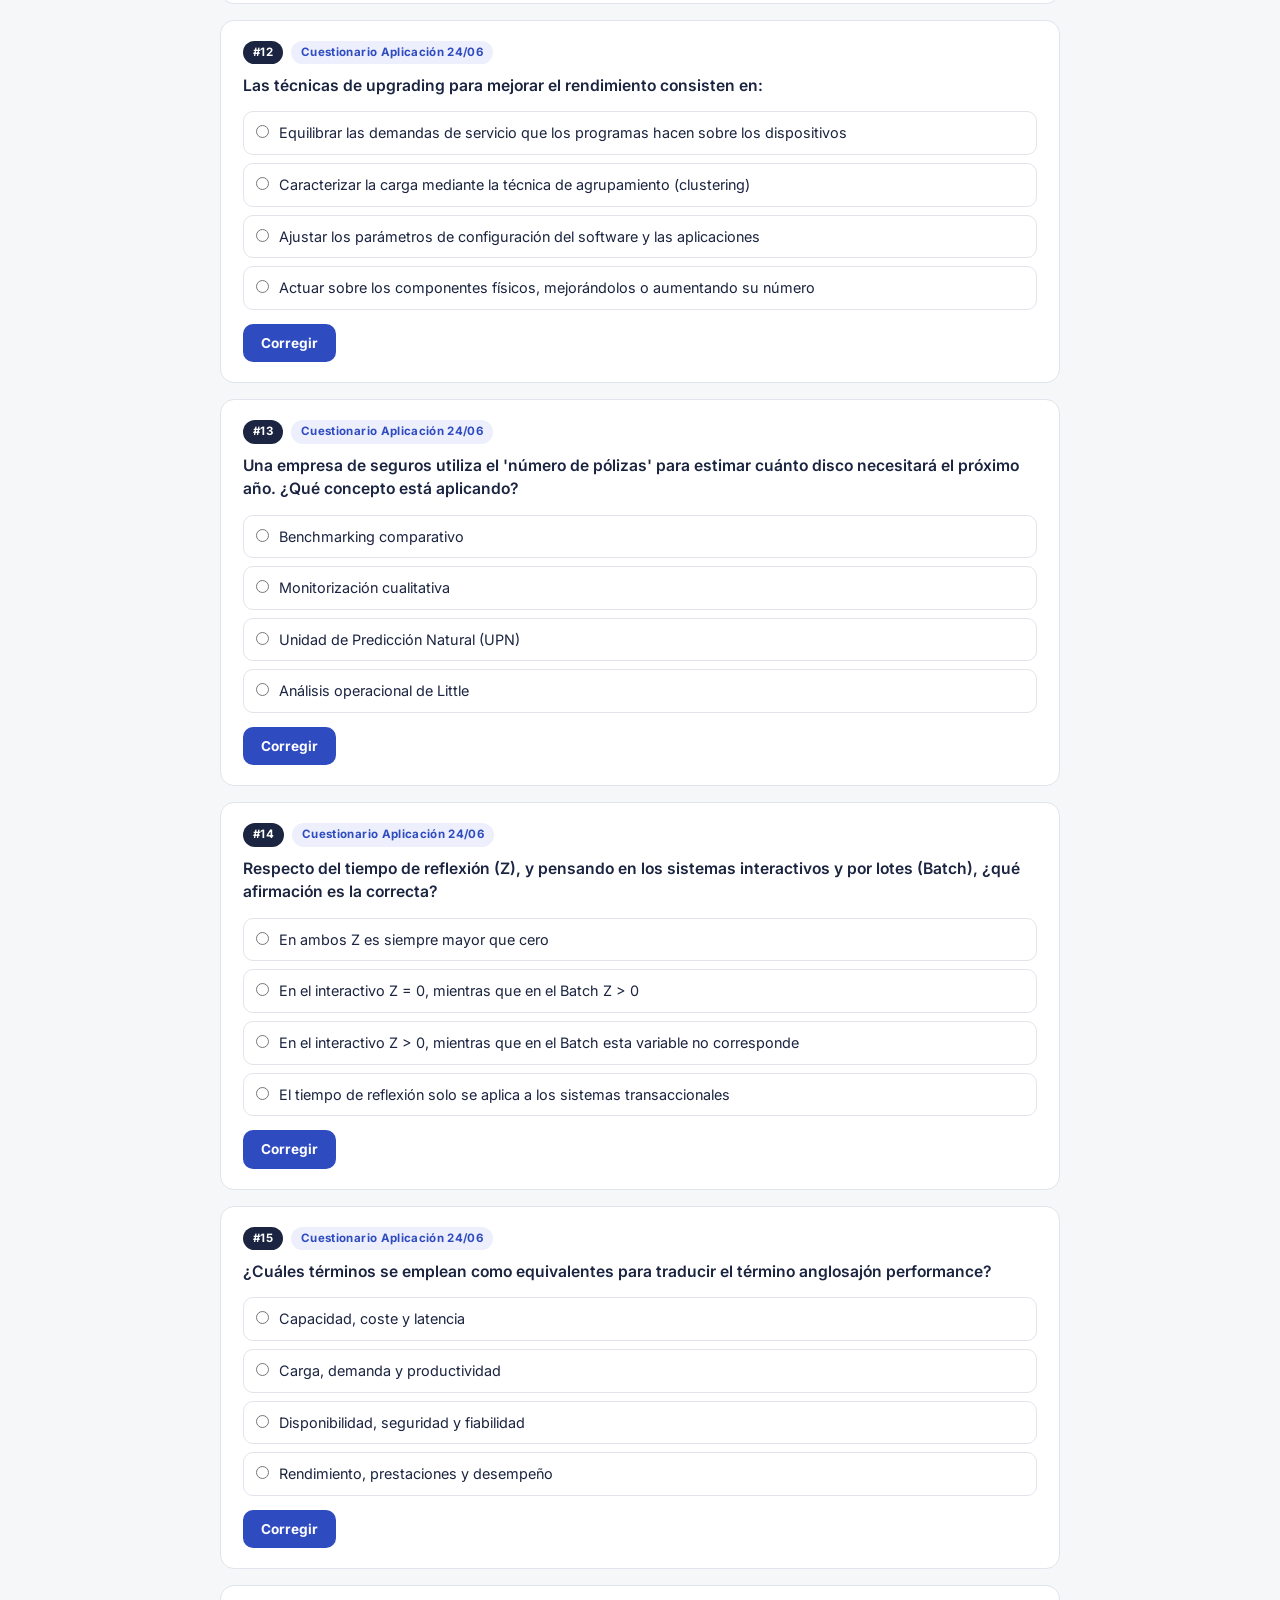
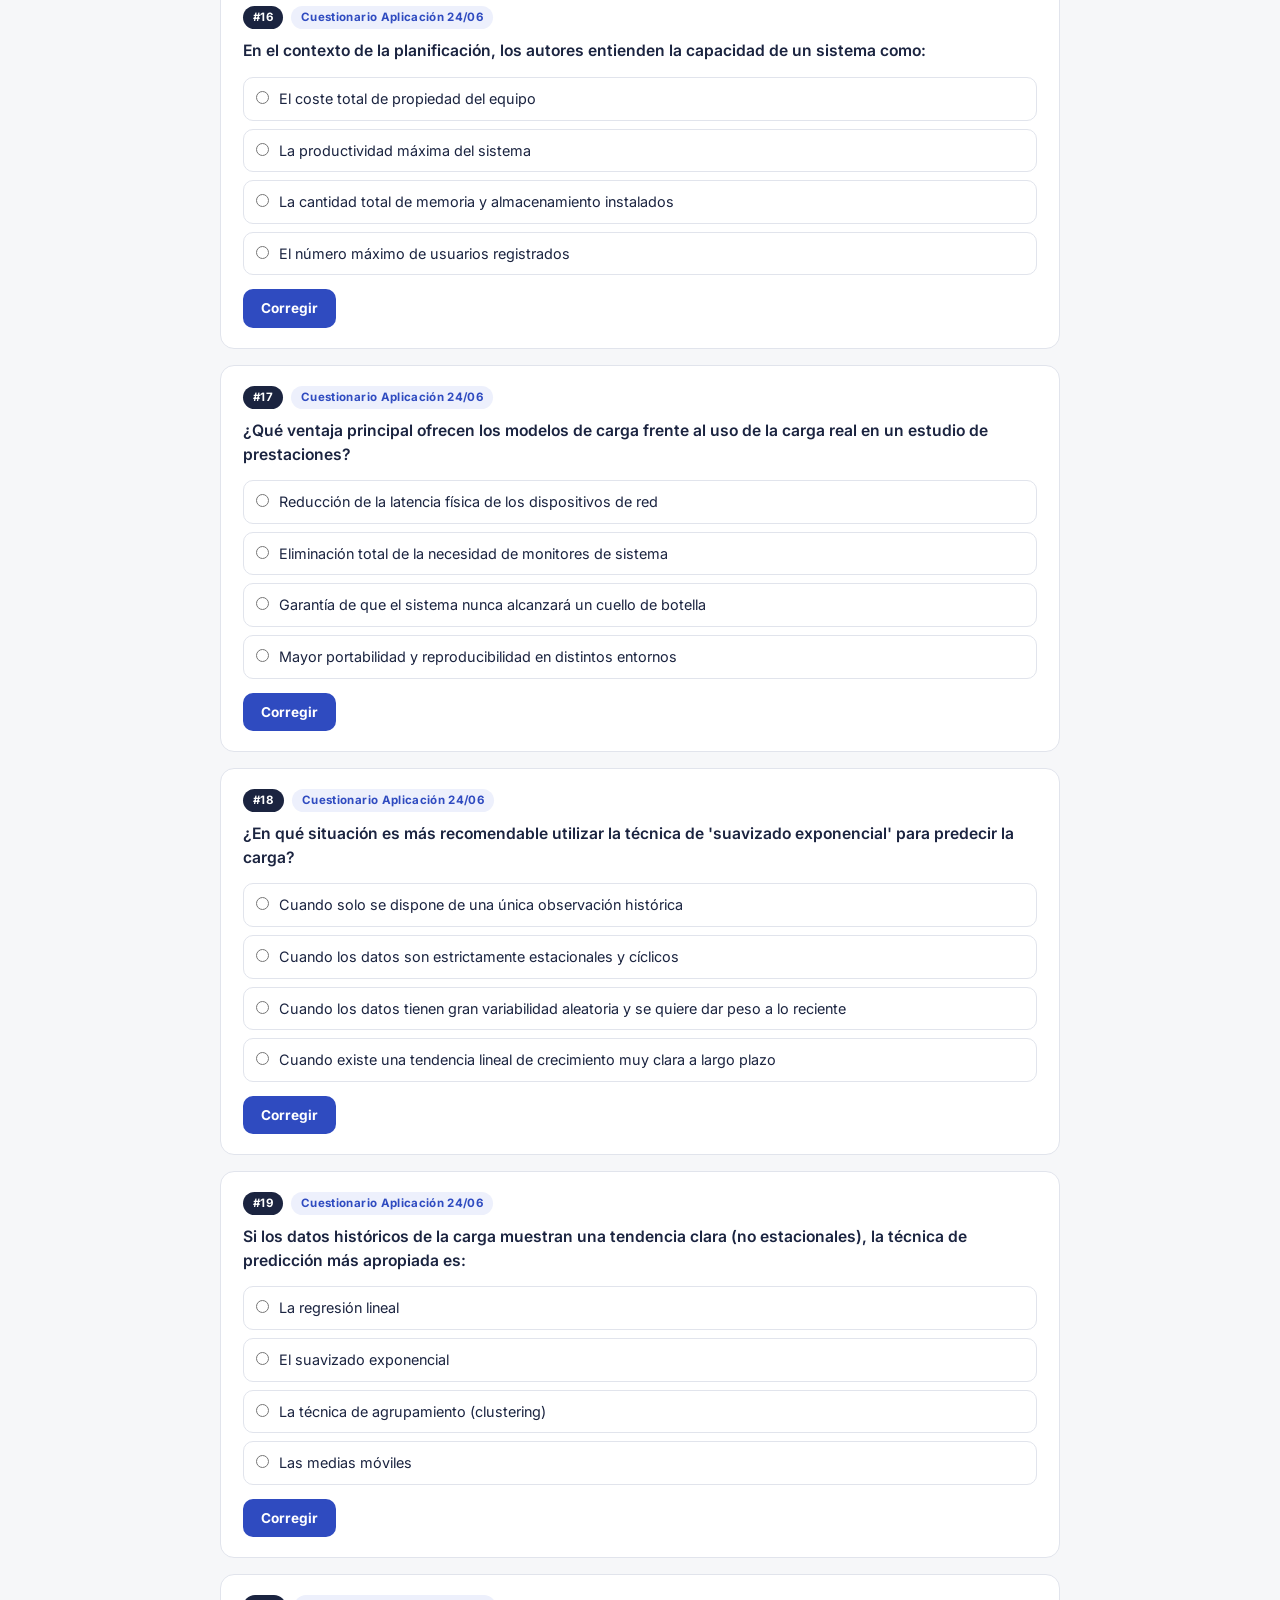
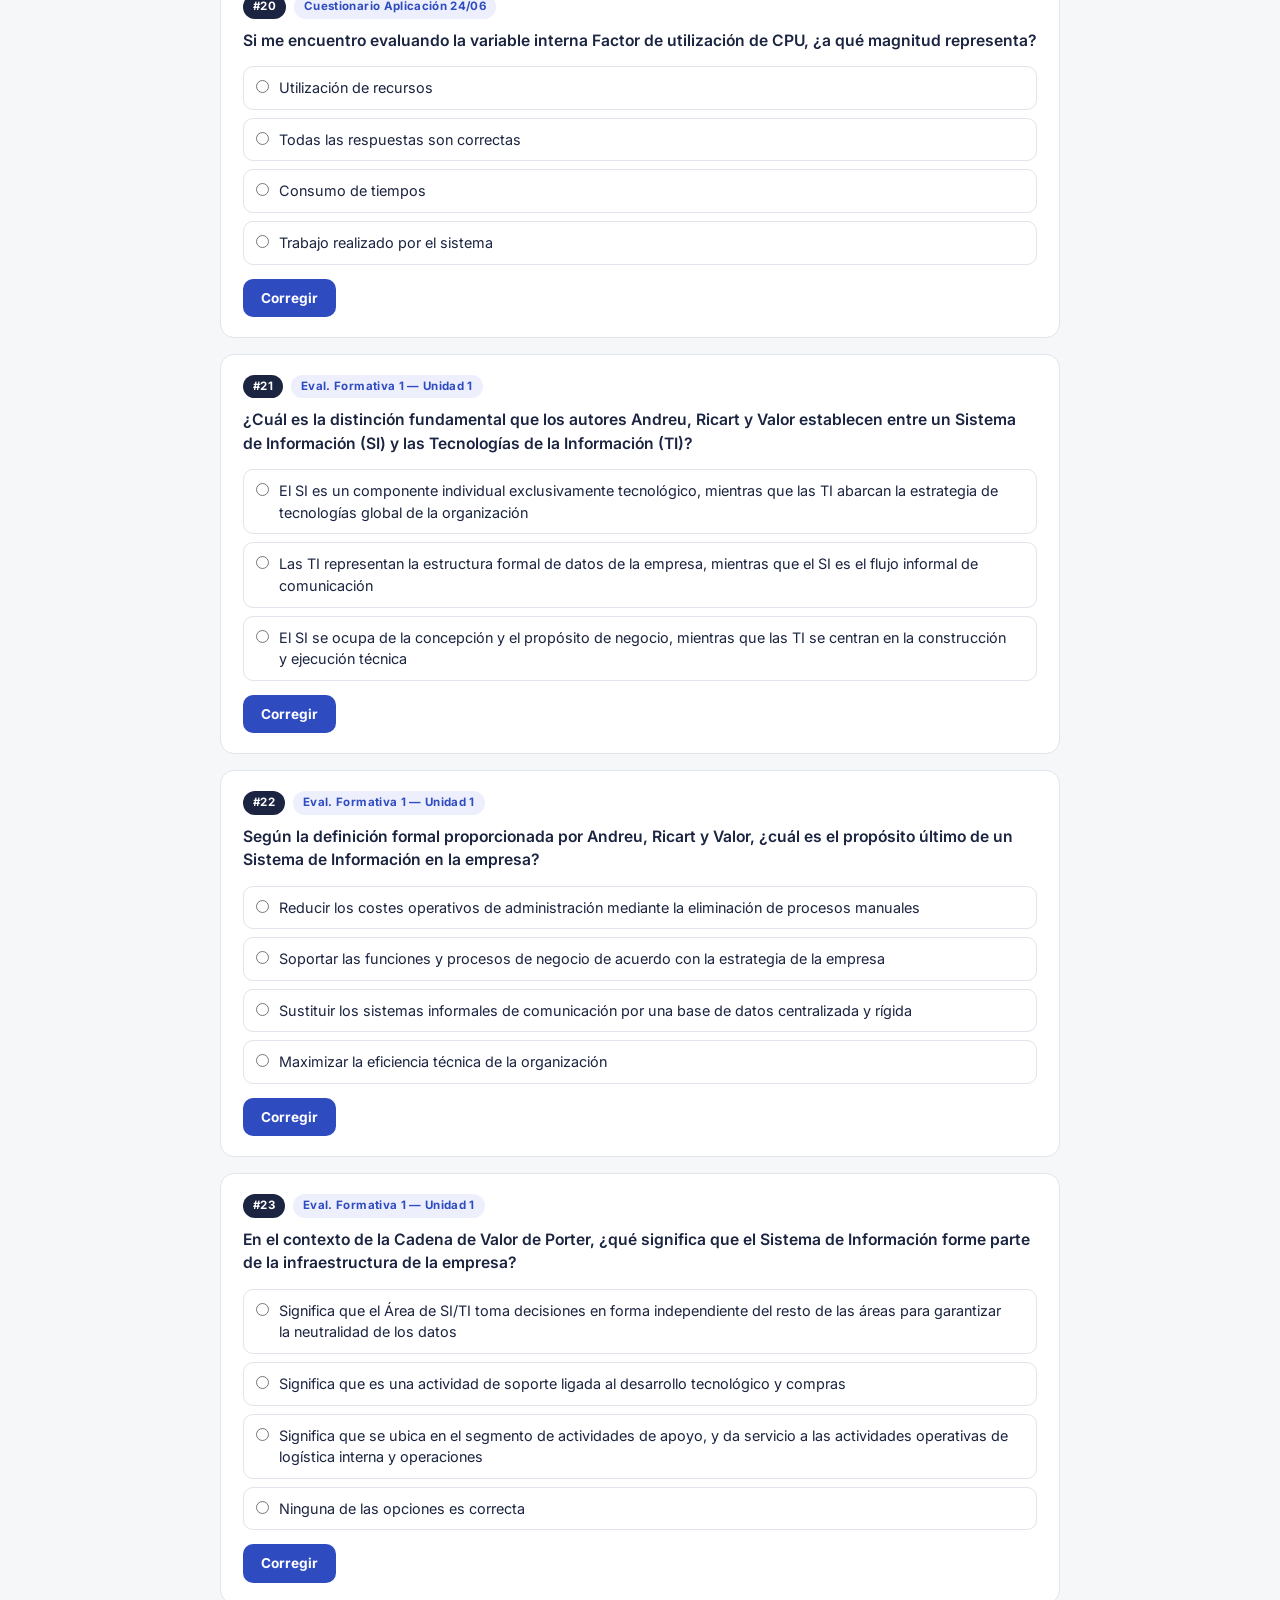
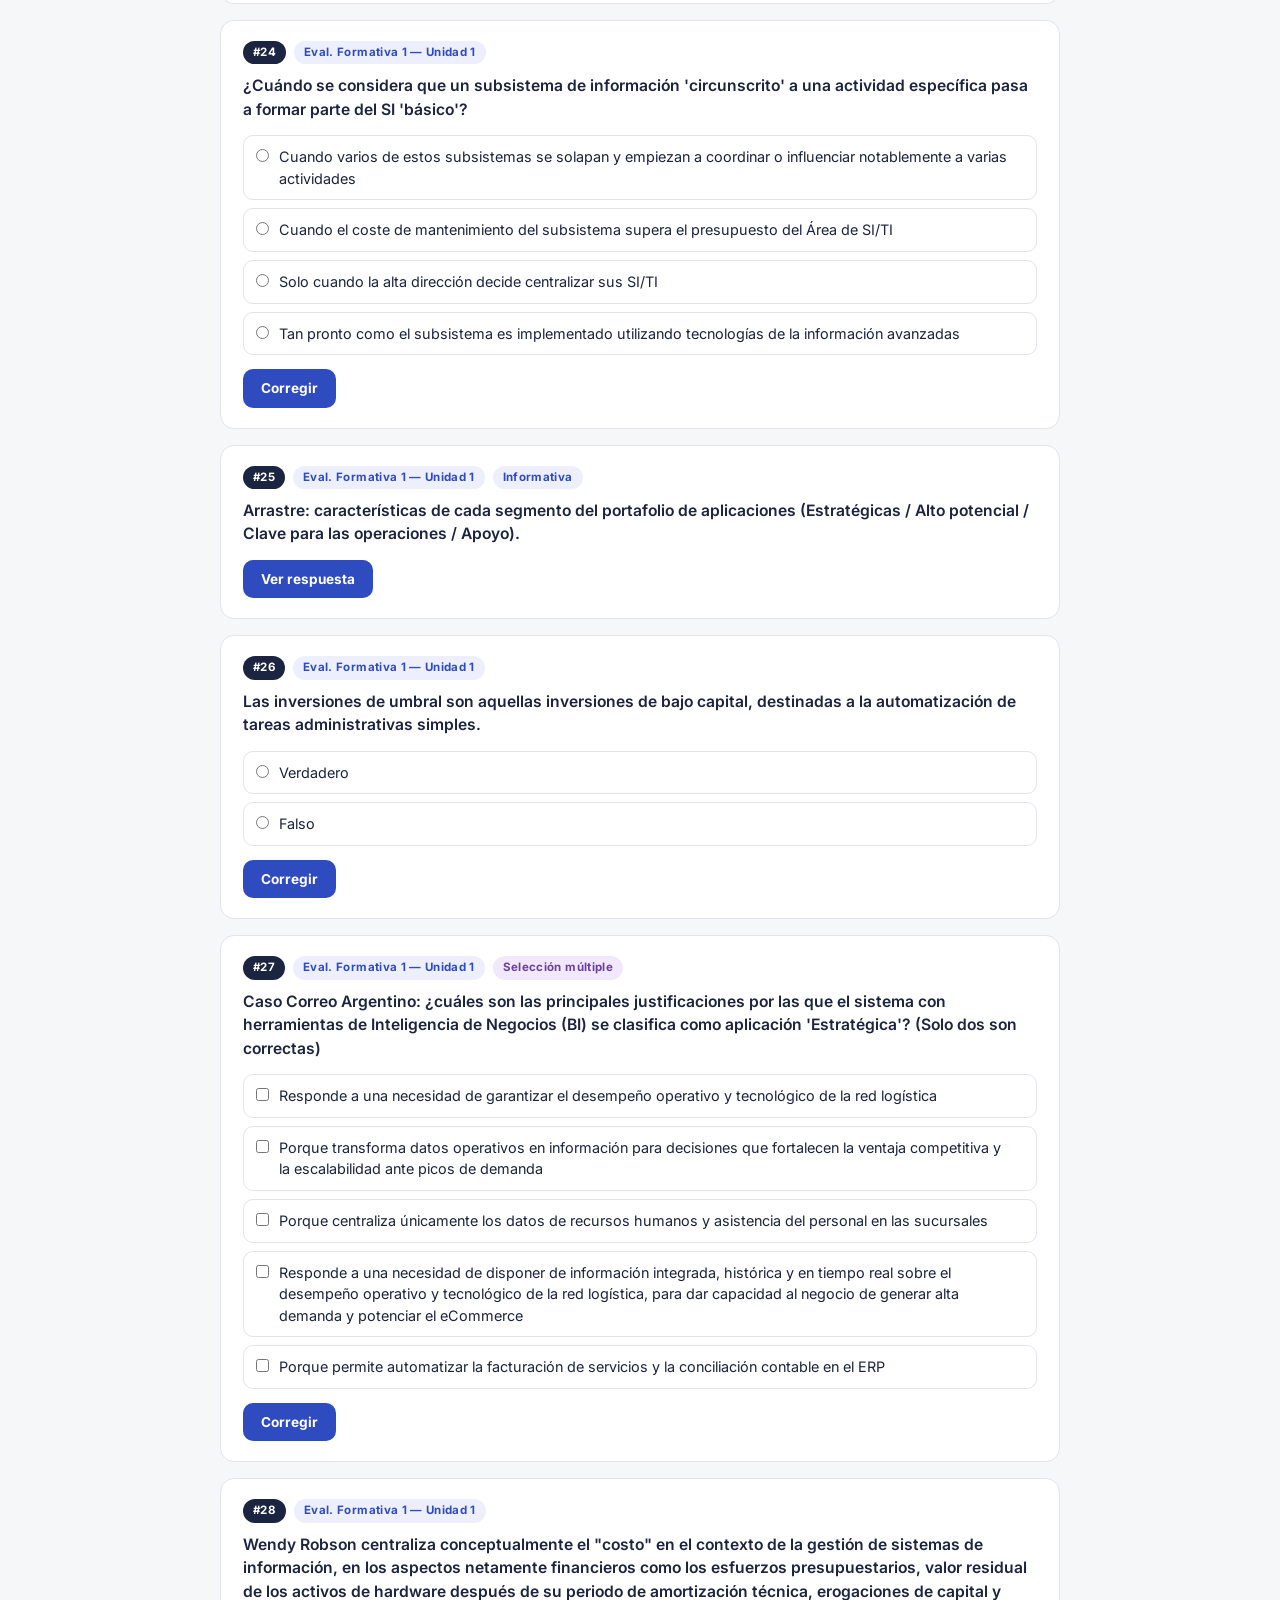
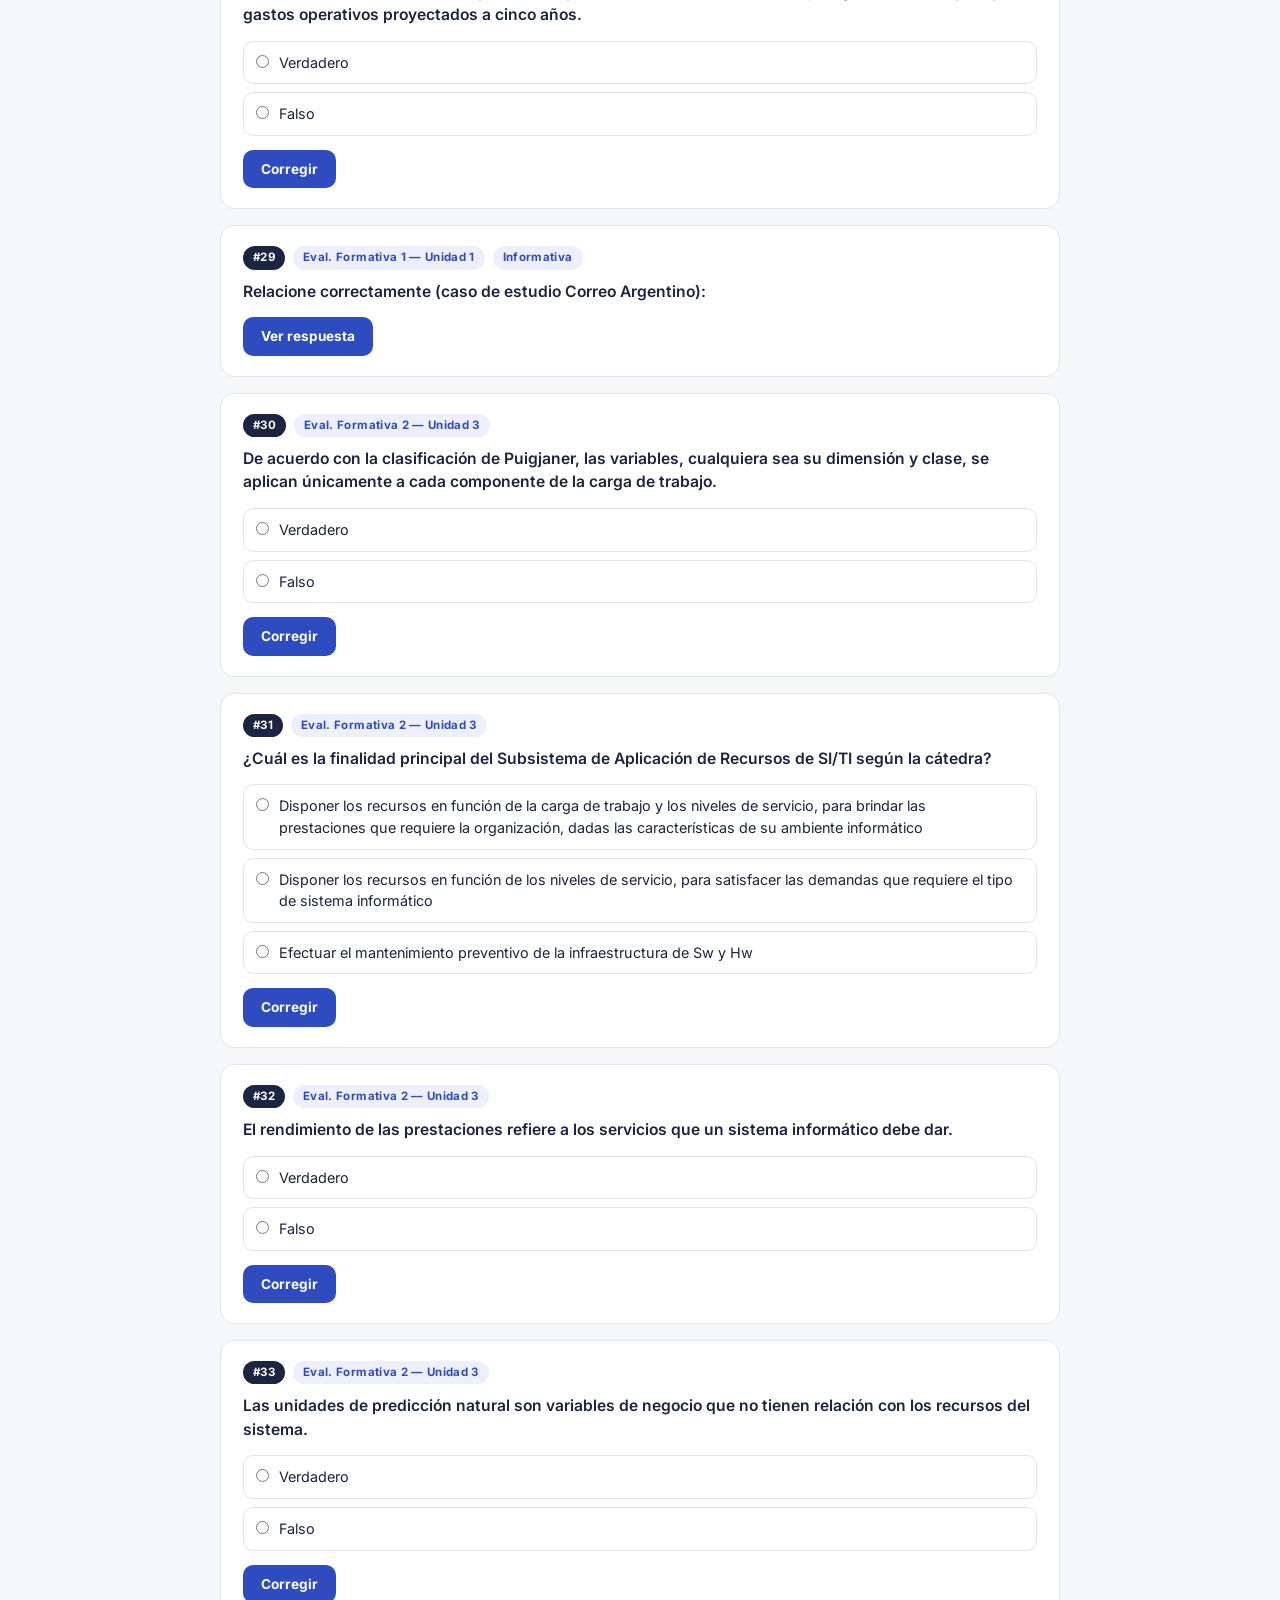
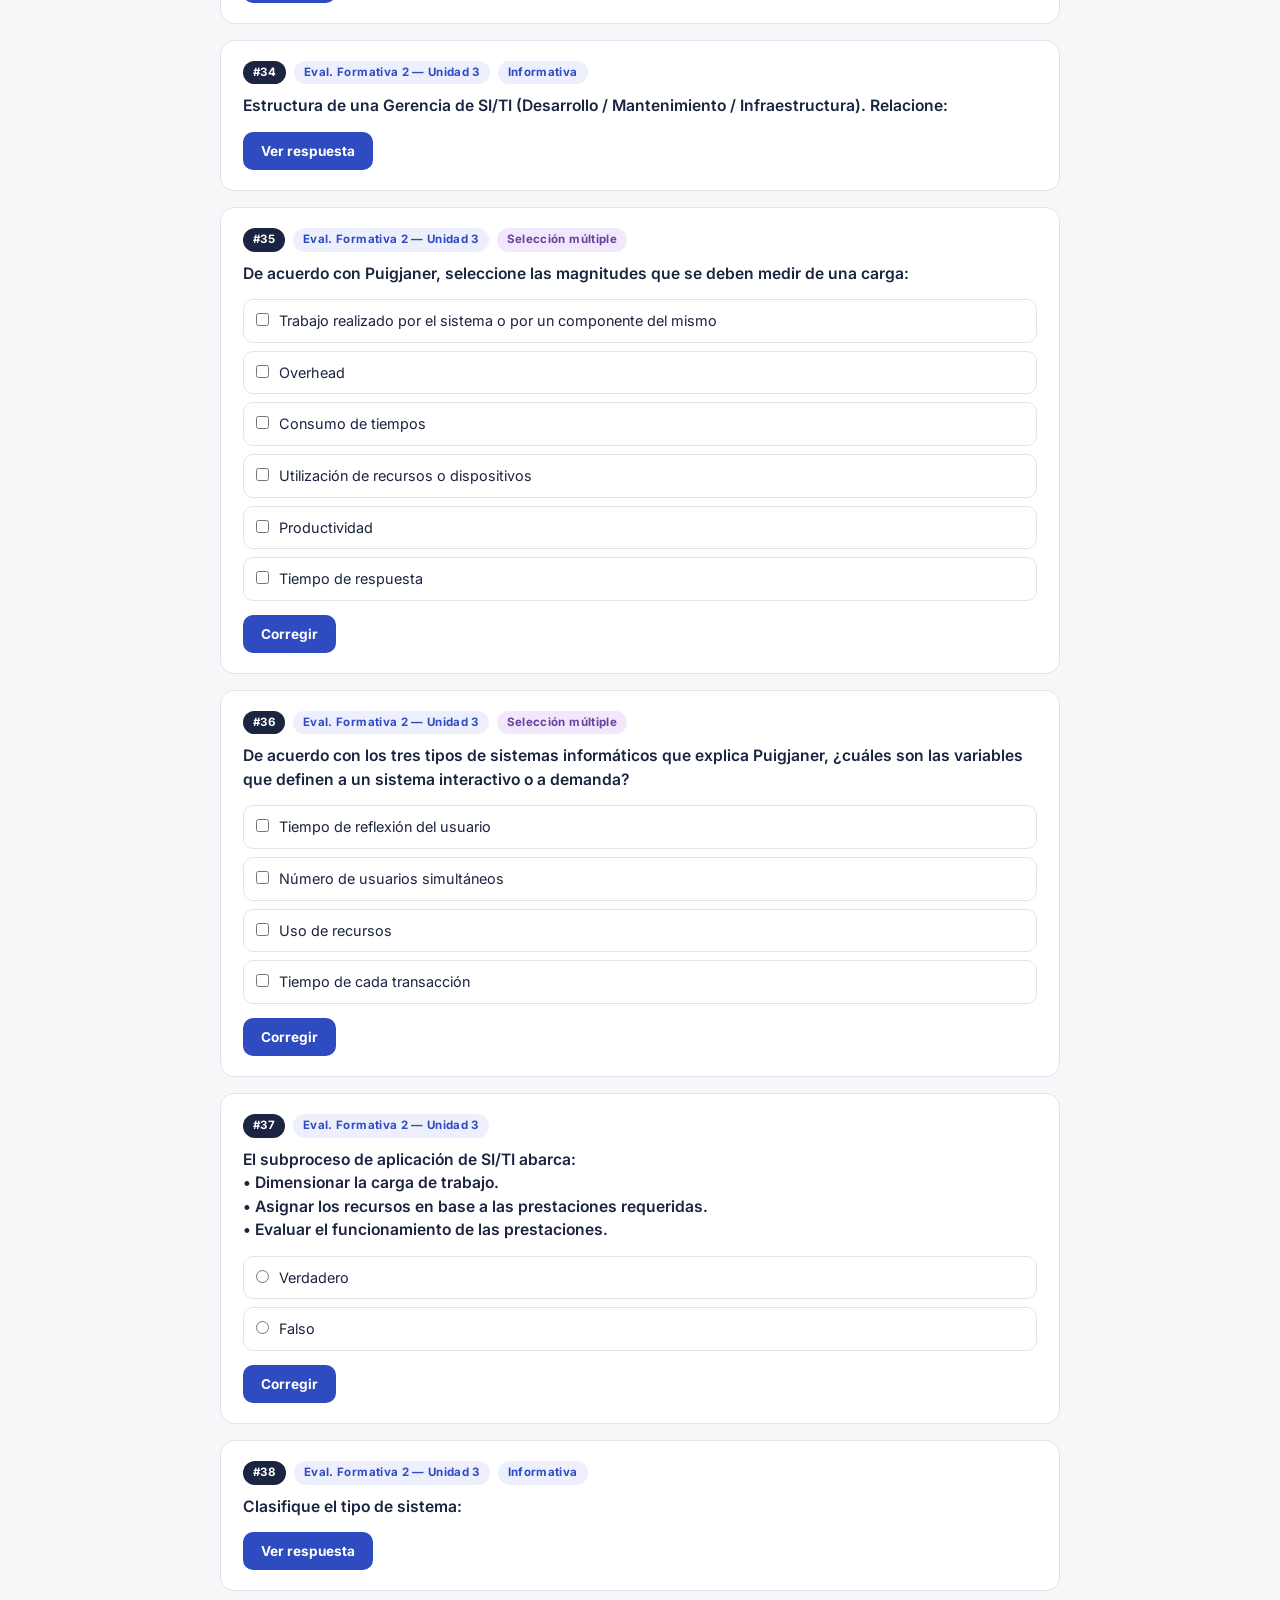
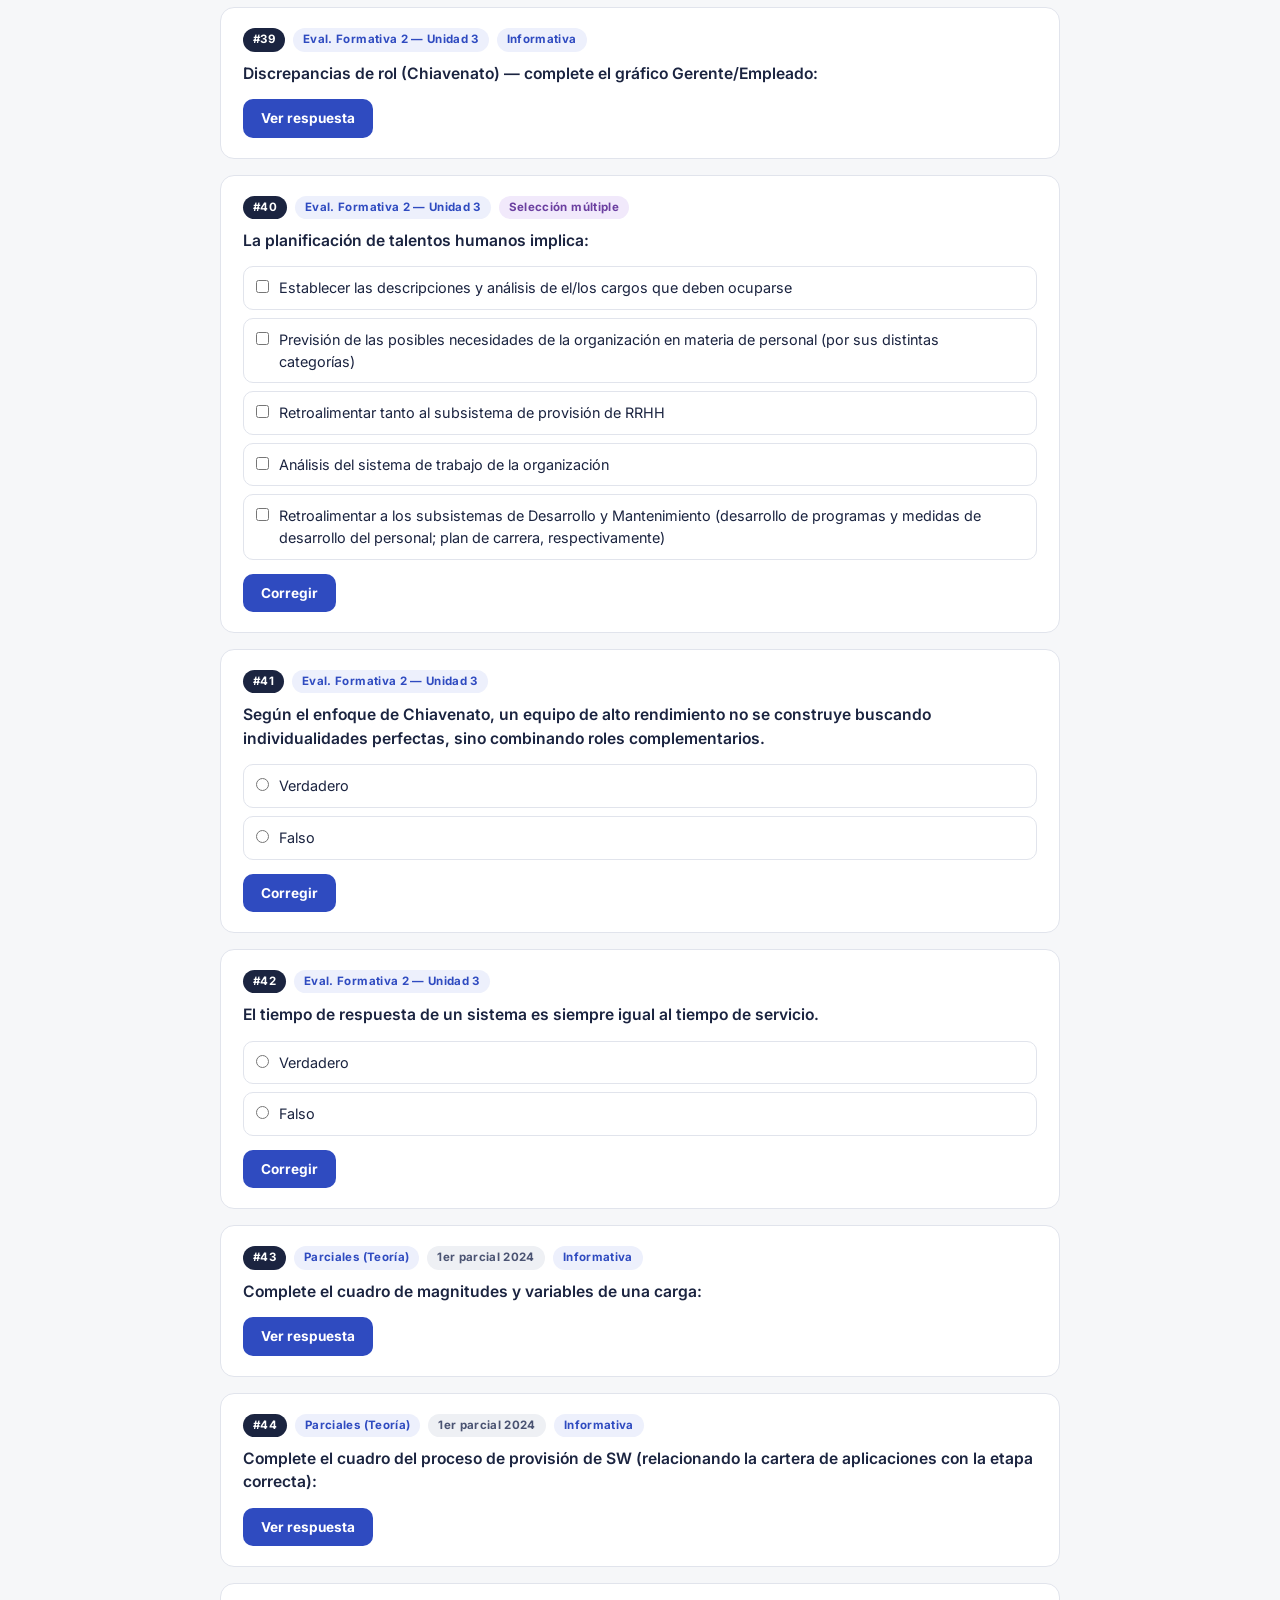
==== commit 51cf7e46: "Agrega las preguntas del 1er parcial 2026 Incorpora las 8 preguntas del 1er parcial 2026 a la fuente" ====
--- a/index.html
+++ b/index.html
@@ -117,7 +117,7 @@
   E: "Cuestionario Agunsa (Correo Argentino)"
 };
 
-const IMAGES = {"portfolio_drag": "[data-uri]", "correo_relacionar": "[data-uri]", "gerencia_siti": "[data-uri]", "chiavenato_rol": "[data-uri]", "cuadro_carga_2024": "[data-uri]", "provision_sw_2024": "[data-uri]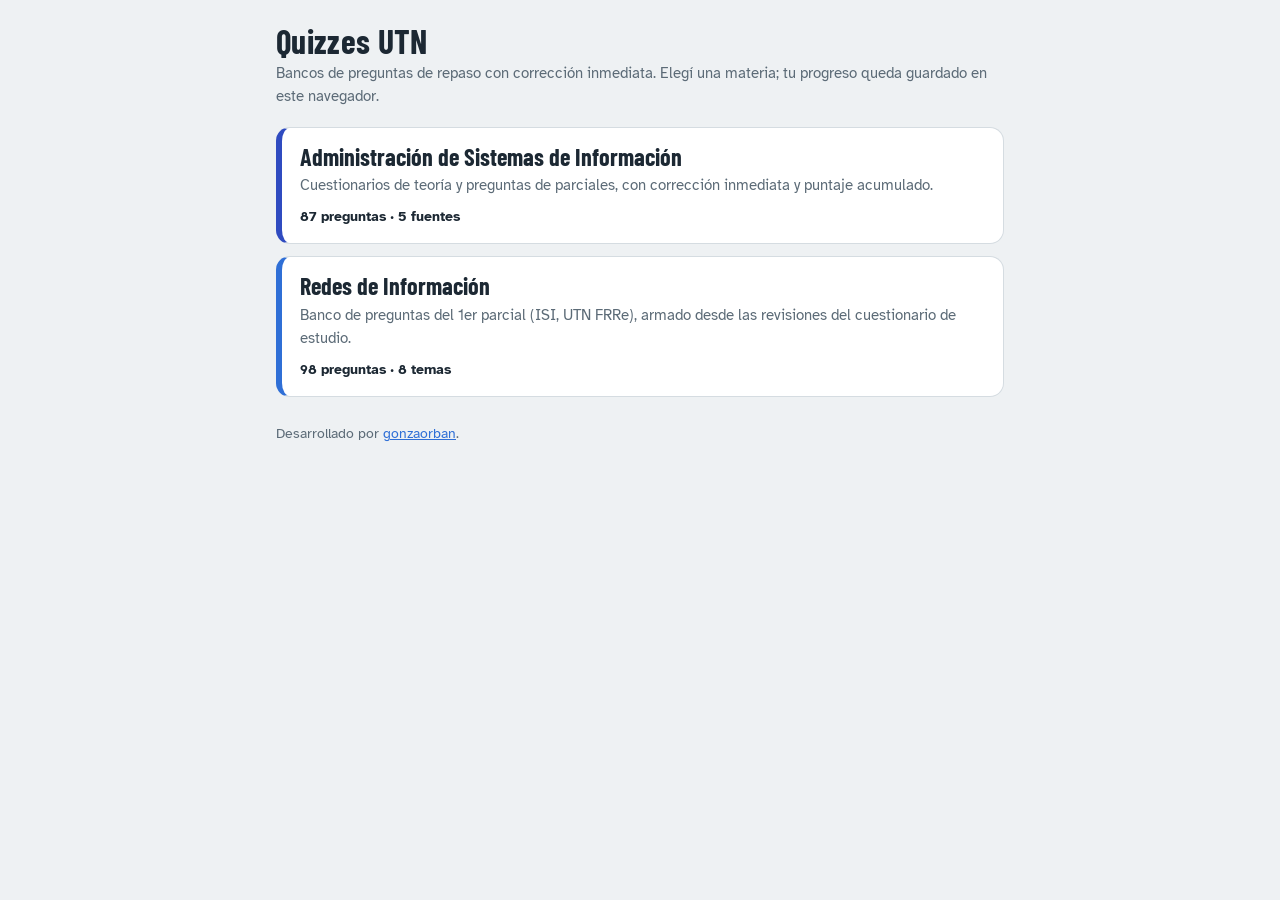
==== commit 8c83c38b: "Agrega landing, README y configuración de deploy - index.html: landing que lee subjects/subjects.jso" ====
--- a/index.html
+++ b/index.html
@@ -1,414 +1,60 @@
 <!DOCTYPE html>
 <html lang="es">
 <head>
-<meta charset="UTF-8">
-<meta name="viewport" content="width=device-width, initial-scale=1.0">
-<title>Repaso ASI — Cuestionarios y Parciales</title>
+<meta charset="utf-8">
+<meta name="viewport" content="width=device-width, initial-scale=1, viewport-fit=cover">
+<title>Quizzes UTN</title>
+<meta name="description" content="Bancos de preguntas de repaso para materias de ISI (UTN FRRe), con corrección inmediata.">
 <link rel="preconnect" href="https://fonts.googleapis.com">
-<link href="https://fonts.googleapis.com/css2?family=Archivo:wght@500;700;800&family=Inter:wght@400;500;600;700&display=swap" rel="stylesheet">
-<style>
-  :root{
-    --paper:#F6F7F9; --card:#FFFFFF; --ink:#1B2440; --ink-soft:#4A5372;
-    --line:#E1E4EC; --accent:#2F4BC0; --accent-soft:#EDF0FC;
-    --ok:#1E7A4C; --ok-bg:#E8F5EE; --bad:#B3372E; --bad-bg:#FBEDEB;
-    --warn:#8A6210; --warn-bg:#FCF4DF; --radius:14px;
-    font-size:16px;
-  }
-  *{box-sizing:border-box; margin:0; padding:0;}
-  body{background:var(--paper); color:var(--ink); font-family:'Inter',system-ui,sans-serif; line-height:1.5;}
-  header{position:sticky; top:0; z-index:50; background:rgba(246,247,249,.92); backdrop-filter:blur(8px); border-bottom:1px solid var(--line);}
-  .head-inner{max-width:880px; margin:0 auto; padding:14px 20px; display:flex; flex-wrap:wrap; gap:10px 18px; align-items:center; justify-content:space-between;}
-  h1{font-family:'Archivo',sans-serif; font-weight:800; font-size:1.15rem; letter-spacing:-.01em;}
-  h1 span{color:var(--accent);}
-  .credit{display:inline-flex; align-items:center; gap:6px; background:var(--card); border:1px solid var(--line); border-radius:999px; padding:5px 12px; font-size:.8rem; font-weight:600; color:var(--ink-soft); text-decoration:none; transition:border-color .15s, color .15s;}
-  .credit:hover{border-color:var(--accent); color:var(--accent);}
-  .credit svg{width:16px; height:16px; fill:currentColor; flex-shrink:0;}
-  .about{margin-top:12px; padding-top:12px; border-top:1px solid var(--line); font-size:.85rem;}
-  .about p + p{margin-top:6px;}
-  .about a{color:var(--accent); font-weight:600;}
-  .score{font-family:'Archivo',sans-serif; font-weight:700; font-size:.95rem; background:var(--card); border:1px solid var(--line); padding:6px 14px; border-radius:999px;}
-  .score b{color:var(--ok);}
-  .score .b2{color:var(--bad);}
-  main{max-width:880px; margin:0 auto; padding:22px 20px 80px;}
-  .intro{background:var(--card); border:1px solid var(--line); border-radius:var(--radius); padding:16px 18px; font-size:.9rem; color:var(--ink-soft); margin-bottom:18px;}
-  .intro b{color:var(--ink);}
-  .legend{display:flex; flex-wrap:wrap; gap:8px; margin-top:10px;}
-  .legend span{font-size:.78rem; padding:3px 10px; border-radius:999px; font-weight:600;}
-  .lg-ok{background:var(--ok-bg); color:var(--ok);}
-  .lg-warn{background:var(--warn-bg); color:var(--warn);}
-  .lg-info{background:var(--accent-soft); color:var(--accent);}
-  .filters{display:flex; flex-wrap:wrap; gap:8px; margin:18px 0;}
-  .filters button{font:inherit; font-size:.82rem; font-weight:600; padding:7px 14px; border-radius:999px; border:1px solid var(--line); background:var(--card); color:var(--ink-soft); cursor:pointer; transition:all .15s;}
-  .filters button.active{background:var(--ink); color:#fff; border-color:var(--ink);}
-  .q{background:var(--card); border:1px solid var(--line); border-radius:var(--radius); padding:20px 22px; margin-bottom:16px;}
-  .q-top{display:flex; flex-wrap:wrap; gap:6px 8px; align-items:center; margin-bottom:10px;}
-  .badge{font-size:.72rem; font-weight:700; letter-spacing:.03em; padding:3px 10px; border-radius:999px;}
-  .b-src{background:var(--accent-soft); color:var(--accent);}
-  .b-sec{background:#EEF0F4; color:var(--ink-soft);}
-  .b-num{background:var(--ink); color:#fff;}
-  .b-multi{background:#F1E9FB; color:#6B3FA0;}
-  .q-text{font-weight:600; font-size:.98rem; margin-bottom:14px; white-space:pre-line;}
-  .flagbox{display:none; background:var(--warn-bg); border:1px solid #EAD9A8; color:var(--warn); font-size:.83rem; padding:10px 12px; border-radius:10px; margin:12px 0 0;}
-  .q.done .flagbox{display:block;}
-  .opts{display:flex; flex-direction:column; gap:8px;}
-  .opt{display:flex; gap:10px; align-items:flex-start; border:1px solid var(--line); border-radius:10px; padding:10px 12px; cursor:pointer; font-size:.9rem; transition:border-color .12s, background .12s;}
-  .opt:hover{border-color:var(--accent);}
-  .opt input{margin-top:3px; accent-color:var(--accent); flex-shrink:0;}
-  .q.done .opt{cursor:default; pointer-events:none;}
-  .opt.is-correct{background:var(--ok-bg); border-color:var(--ok);}
-  .opt.is-wrong{background:var(--bad-bg); border-color:var(--bad);}
-  .opt .mark{margin-left:auto; font-weight:700; font-size:.85rem; flex-shrink:0;}
-  .opt.is-correct .mark{color:var(--ok);}
-  .opt.is-wrong .mark{color:var(--bad);}
-  .actions{margin-top:14px; display:flex; gap:10px; align-items:center; flex-wrap:wrap;}
-  .btn{font:inherit; font-weight:700; font-size:.85rem; padding:9px 18px; border-radius:10px; border:none; cursor:pointer; background:var(--accent); color:#fff;}
-  .btn:disabled{opacity:.45; cursor:default;}
-  .verdict{font-weight:700; font-size:.9rem;}
-  .verdict.ok{color:var(--ok);}
-  .verdict.bad{color:var(--bad);}
-  .info-body{font-size:.9rem;}
-  .schema{display:block; width:100%; max-width:640px; border:1px solid var(--line); border-radius:10px; margin:0 auto 12px; background:#fff;}
-  .info-answer{display:none; margin-top:12px; background:var(--ok-bg); border:1px solid #BBDCC9; border-radius:10px; padding:12px 14px; font-size:.88rem; white-space:pre-line;}
-  .q.done .info-answer{display:block;}
-  .schema-reveal{display:none; margin-top:12px;}
-  .q.done .schema-reveal{display:block;}
-  .schema-cap{font-size:.78rem; font-weight:600; color:var(--ink-soft); text-align:center; margin-bottom:6px;}
-  footer{max-width:880px; margin:0 auto; padding:0 20px 40px; font-size:.78rem; color:var(--ink-soft);}
-  @media (max-width:520px){ .q{padding:16px;} .head-inner{padding:12px 14px;} main{padding:16px 14px 60px;} .credit .credit-name{display:none;} }
-</style>
+<link rel="preconnect" href="https://fonts.gstatic.com" crossorigin>
+<link href="https://fonts.googleapis.com/css2?family=Atkinson+Hyperlegible:ital,wght@0,400;0,700;1,400&family=Barlow+Condensed:wght@500;600;700&display=swap" rel="stylesheet">
+<link rel="icon" href="data:image/svg+xml,%3Csvg xmlns='http://www.w3.org/2000/svg' viewBox='0 0 16 16'%3E%3Crect width='16' height='16' rx='4' fill='%232F6FD6'/%3E%3Cpath d='M4 8.5l2.5 2.5L12 5.5' stroke='white' stroke-width='2' fill='none'/%3E%3C/svg%3E">
+<link rel="stylesheet" href="engine/quiz.css">
 </head>
 <body>
-<header>
-  <div class="head-inner">
-    <h1>Repaso <span>ASI</span> · Cuestionarios &amp; Parciales</h1>
-    <div style="display:flex; gap:8px; align-items:center;">
-      <a class="credit" href="https://github.com/gonzaorban" target="_blank" rel="noopener noreferrer" title="Desarrollado por gonzaorban — GitHub"><svg viewBox="0 0 16 16" aria-hidden="true"><path d="M8 0C3.58 0 0 3.58 0 8c0 3.54 2.29 6.53 5.47 7.59.4.07.55-.17.55-.38 0-.19-.01-.82-.01-1.49-2.01.37-2.53-.49-2.69-.94-.09-.23-.48-.94-.82-1.13-.28-.15-.68-.52-.01-.53.63-.01 1.08.58 1.23.82.72 1.21 1.87.87 2.33.66.07-.52.28-.87.51-1.07-1.78-.2-3.64-.89-3.64-3.95 0-.87.31-1.59.82-2.15-.08-.2-.36-1.02.08-2.12 0 0 .67-.21 2.2.82.64-.18 1.32-.27 2-.27s1.36.09 2 .27c1.53-1.04 2.2-.82 2.2-.82.44 1.1.16 1.92.08 2.12.51.56.82 1.27.82 2.15 0 3.07-1.87 3.75-3.65 3.95.29.25.54.73.54 1.48 0 1.07-.01 1.93-.01 2.2 0 .21.15.46.55.38A8.01 8.01 0 0 0 16 8c0-4.42-3.58-8-8-8Z"/></svg><span class="credit-name">gonzaorban</span></a>
-      <div class="score">✔ <b id="okCount">0</b> · ✘ <span class="b2" id="badCount">0</span> · <span id="totCount">0</span> resp.</div>
-      <button class="btn" style="background:var(--ink)" onclick="resetAll()">Reiniciar</button>
-    </div>
-  </div>
-</header>
-<main>
-  <div class="intro">
-    <b>Cómo usar:</b> elegí una opción (o varias, si la pregunta lo indica) y tocá <b>Corregir</b>. Se marca en verde la respuesta correcta y en rojo si tu elección fue incorrecta. Las tarjetas <b>informativas</b> (cuadros, relaciones, gráficos) muestran la respuesta con <b>Ver respuesta</b>.
-    <div class="legend">
-      <span class="lg-ok">Respuesta confirmada en el archivo original</span>
-      <span class="lg-warn">⚠ Respuesta no confirmada / deducida — verificar con la cátedra</span>
-      <span class="lg-info">Tarjeta informativa (sin puntaje)</span>
-    </div>
-    <div class="about">
-      <p>Desarrollado por <a href="https://github.com/gonzaorban" target="_blank" rel="noopener noreferrer">gonzaorban</a>. Información extraída del Drive <b>/Parciales/Preguntas Teoría Parciales.doc</b>.</p>
-      <p>Esto sirvió como estudio para el primer parcial 2026 de <b>Administración de Sistemas de Información</b> y cualquiera que quiera puede incorporar cambios en <a href="https://github.com/gonzaorban/quizzis-teoria-1erParcial-adm" target="_blank" rel="noopener noreferrer">github.com/gonzaorban/quizzis-teoria-1erParcial-adm</a>.</p>
-    </div>
-  </div>
-  <div class="filters" id="filters"></div>
-  <div id="quiz"></div>
-</main>
-<footer>Generado a partir de: Cuestionario Aplicación 24/06 · Evaluaciones Formativas 1 (Unidad 1) · Evaluaciones Formativas 2 (Unidad 3) · Preguntas Teoría Parciales (1er parcial 2024, 1er parcial 2025, 2do parcial 2025 Temas 1 y 2, Integrador 2024) · Cuestionario "Agunsa" (caso Correo Argentino). Las preguntas marcadas con ⚠ no tenían la respuesta correcta confirmada en el archivo (respuesta incorrecta sin corrección, parcialmente correcta o anotación ambigua).</footer>
+<div class="wrap">
+  <h1>Quizzes UTN</h1>
+  <p class="sub">Bancos de preguntas de repaso con corrección inmediata. Elegí una materia; tu progreso queda guardado en este navegador.</p>
+  <ul class="subjects" id="subjects" aria-live="polite"><li class="card empty-state">Cargando materias…</li></ul>
+  <footer class="foot">
+    <p>Desarrollado por <a href="https://github.com/gonzaorban" target="_blank" rel="noopener noreferrer">gonzaorban</a>.</p>
+  </footer>
+</div>
+<script type="module">
+import { esc } from "./engine/quiz.js";
 
-<script>
-// type: single | multi | tf | info
-// correct: array de índices correctos (para tf: opciones son [Verdadero, Falso])
-const SOURCES = {
-  A: "Cuestionario Aplicación 24/06",
-  B: "Eval. Formativa 1 — Unidad 1",
-  C: "Eval. Formativa 2 — Unidad 3",
-  D: "Parciales (Teoría)",
-  E: "Cuestionario Agunsa (Correo Argentino)"
-};
+const list = document.getElementById("subjects");
+const plural = (n, one, many) => `${n} ${n === 1 ? one : many}`;
 
-const IMAGES = {"portfolio_drag": "[data-uri]", "correo_relacionar": "[data-uri]", "gerencia_siti": "[data-uri]", "chiavenato_rol": "[data-uri]", "cuadro_carga_2024": "[data-uri]", "provision_sw_2024": "[data-uri]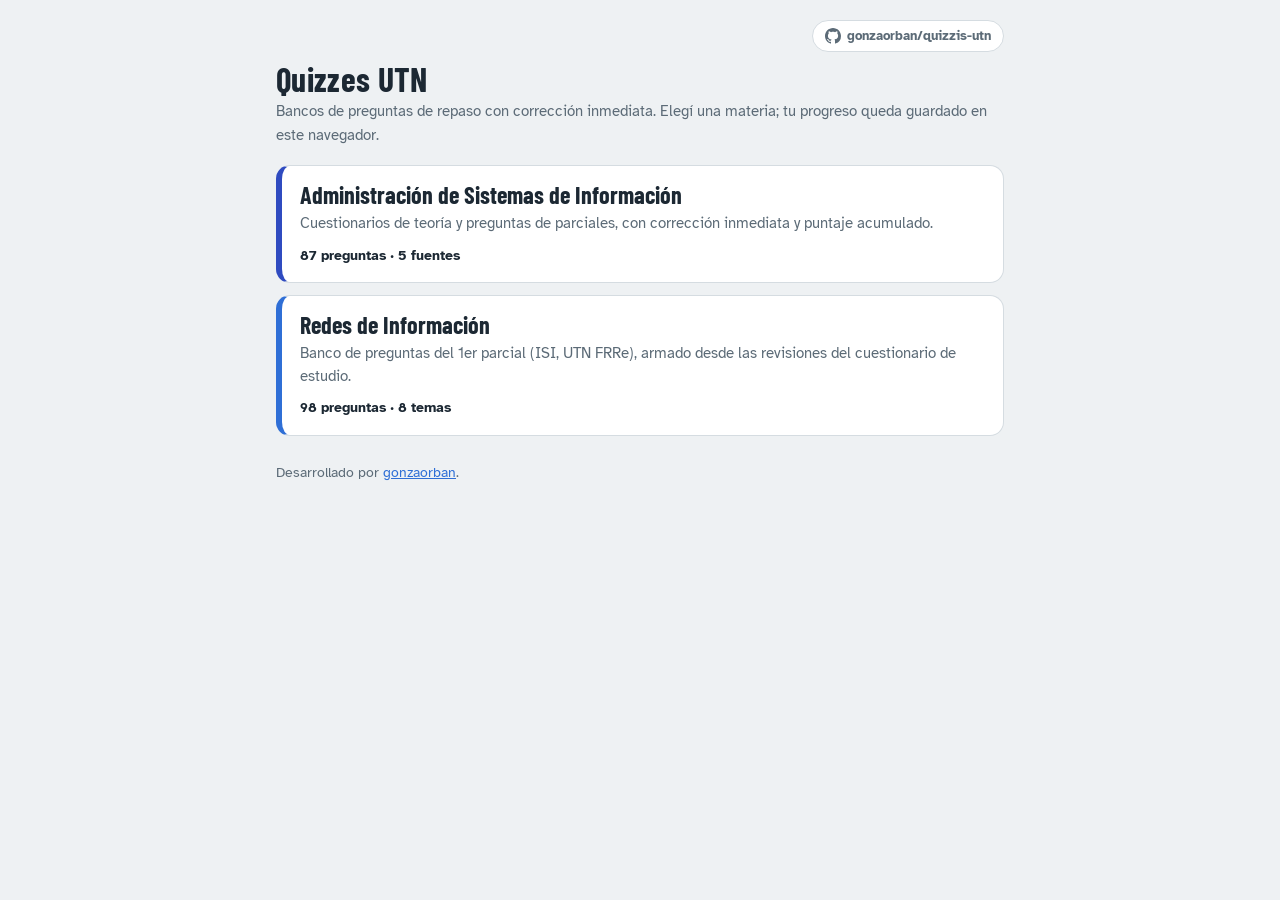
==== commit 49684ac1: "Agrega el link al repositorio con el logo de GitHub El link a github.com/gonzaorban/quizzis-utn apar" ====
--- a/index.html
+++ b/index.html
@@ -13,6 +13,7 @@
 </head>
 <body>
 <div class="wrap">
+  <div class="topbar end" id="topbar"></div>
   <h1>Quizzes UTN</h1>
   <p class="sub">Bancos de preguntas de repaso con corrección inmediata. Elegí una materia; tu progreso queda guardado en este navegador.</p>
   <ul class="subjects" id="subjects" aria-live="polite"><li class="card empty-state">Cargando materias…</li></ul>
@@ -21,7 +22,9 @@
   </footer>
 </div>
 <script type="module">
-import { esc } from "./engine/quiz.js";
+import { esc, repoLink } from "./engine/quiz.js";
+
+document.getElementById("topbar").innerHTML = repoLink();
 
 const list = document.getElementById("subjects");
 const plural = (n, one, many) => `${n} ${n === 1 ? one : many}`;
--- a/engine/quiz.css
+++ b/engine/quiz.css
@@ -31,7 +31,12 @@
 .wrap{max-width:760px;margin:0 auto;padding:20px 16px 48px}
 h1{font:700 2.1rem/1 "Barlow Condensed","Arial Narrow",sans-serif;letter-spacing:.01em;margin:4px 0 4px}
 .sub{color:var(--muted);margin:0 0 18px;font-size:.95rem}
-.home{display:inline-block;font-size:.9rem;margin-bottom:8px;text-underline-offset:3px}
+.topbar{display:flex;flex-wrap:wrap;align-items:center;justify-content:space-between;gap:8px 12px;margin-bottom:10px}
+.topbar.end{justify-content:flex-end}
+.home{display:inline-block;font-size:.9rem;text-underline-offset:3px}
+.repo{display:inline-flex;align-items:center;gap:6px;background:var(--surface);border:1px solid var(--line);border-radius:999px;padding:5px 12px;min-height:32px;font-size:.82rem;font-weight:700;color:var(--muted);text-decoration:none;transition:border-color .15s,color .15s}
+.repo:hover{border-color:var(--accent);color:var(--accent)}
+.repo svg{width:16px;height:16px;fill:currentColor;flex:none}
 
 /* subject intro (about paragraphs from questions.json) */
 .intro{background:var(--surface);border:1px solid var(--line);border-radius:14px;padding:12px 14px;margin:0 0 14px;font-size:.92rem;color:var(--muted)}
@@ -100,7 +105,7 @@
 .btn{border:1px solid var(--line);background:var(--surface);border-radius:10px;padding:10px 16px;cursor:pointer;font-weight:700;min-height:44px}
 .btn.primary{background:var(--accent);border-color:var(--accent);color:var(--accent-ink)}
 .btn:disabled{opacity:.45;cursor:not-allowed}
-.btn:focus-visible,.chip:focus-visible,.opt:focus-within,.dot:focus-visible,select:focus-visible,.linkbtn:focus-visible,a:focus-visible,summary:focus-visible,.subject:focus-visible{outline:3px solid color-mix(in srgb,var(--accent) 55%,transparent);outline-offset:2px}
+.btn:focus-visible,.chip:focus-visible,.opt:focus-within,.dot:focus-visible,select:focus-visible,.linkbtn:focus-visible,a:focus-visible,.repo:focus-visible,summary:focus-visible,.subject:focus-visible{outline:3px solid color-mix(in srgb,var(--accent) 55%,transparent);outline-offset:2px}
 .unscored{color:var(--bad);font-weight:700;font-size:.93rem}
 
 .review{margin-top:16px;border-top:1px solid var(--line);padding-top:14px;animation:reveal .25s ease-out}
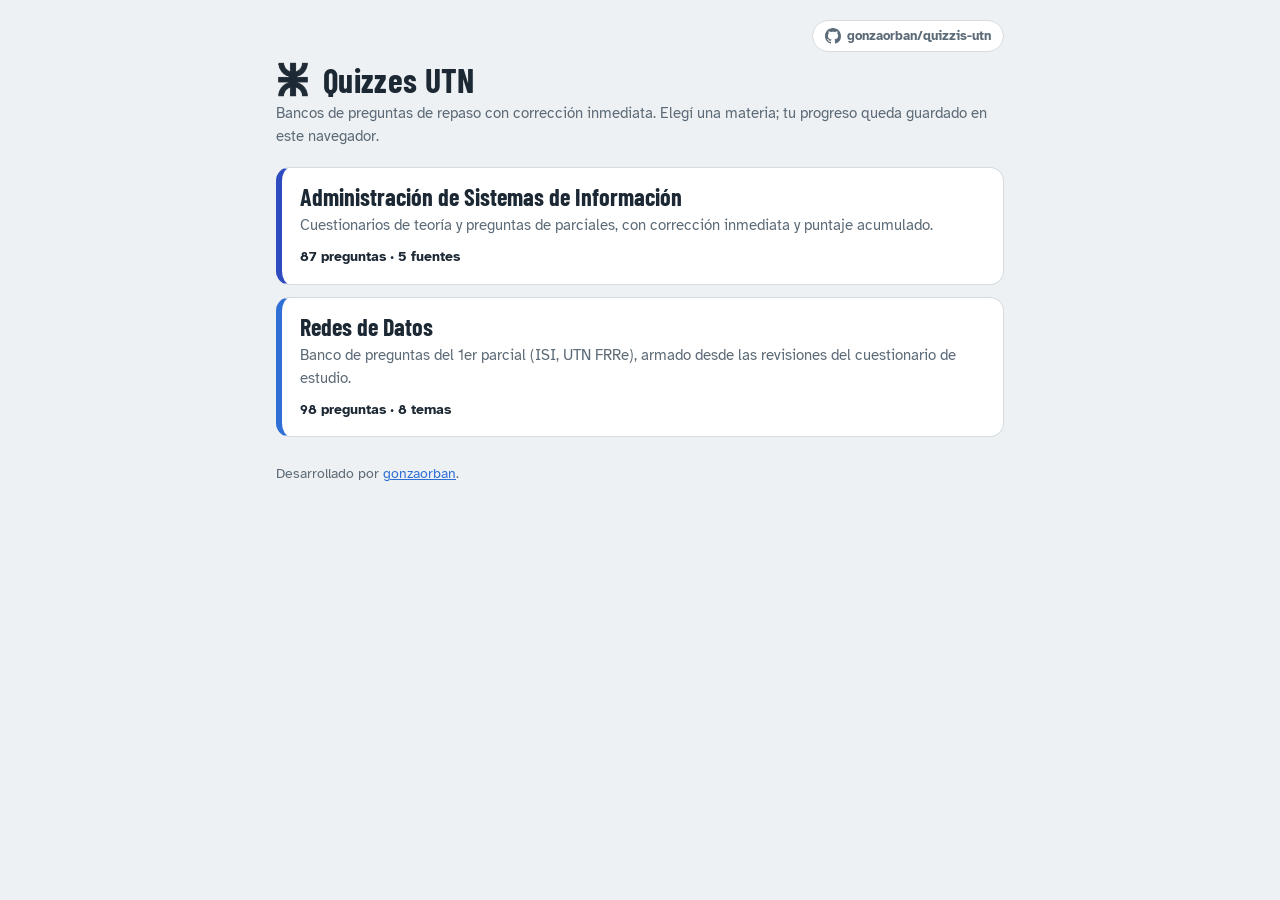
==== commit e873a85a: "Usa el logo de la UTN como favicon y en el título de inicio El favicon pasa a ser el emblema de la U" ====
--- a/index.html
+++ b/index.html
@@ -8,13 +8,15 @@
 <link rel="preconnect" href="https://fonts.googleapis.com">
 <link rel="preconnect" href="https://fonts.gstatic.com" crossorigin>
 <link href="https://fonts.googleapis.com/css2?family=Atkinson+Hyperlegible:ital,wght@0,400;0,700;1,400&family=Barlow+Condensed:wght@500;600;700&display=swap" rel="stylesheet">
-<link rel="icon" href="data:image/svg+xml,%3Csvg xmlns='http://www.w3.org/2000/svg' viewBox='0 0 16 16'%3E%3Crect width='16' height='16' rx='4' fill='%232F6FD6'/%3E%3Cpath d='M4 8.5l2.5 2.5L12 5.5' stroke='white' stroke-width='2' fill='none'/%3E%3C/svg%3E">
+<link rel="icon" href="favicon.ico" sizes="16x16 32x32 48x48">
+<link rel="icon" href="img/favicon-96.png" type="image/png" sizes="96x96">
+<link rel="apple-touch-icon" href="apple-touch-icon.png">
 <link rel="stylesheet" href="engine/quiz.css">
 </head>
 <body>
 <div class="wrap">
   <div class="topbar end" id="topbar"></div>
-  <h1>Quizzes UTN</h1>
+  <h1 class="brand"><span class="utn-mark" aria-hidden="true"></span>Quizzes UTN</h1>
   <p class="sub">Bancos de preguntas de repaso con corrección inmediata. Elegí una materia; tu progreso queda guardado en este navegador.</p>
   <ul class="subjects" id="subjects" aria-live="polite"><li class="card empty-state">Cargando materias…</li></ul>
   <footer class="foot">
--- a/engine/quiz.css
+++ b/engine/quiz.css
@@ -125,6 +125,14 @@
 .source{margin-top:12px;font-size:.93rem}
 .source a{font-weight:700;text-underline-offset:3px}
 
+.viewmode{display:flex;gap:0;margin:0 2px 14px;border:1px solid var(--line);border-radius:10px;overflow:hidden;background:var(--surface);width:fit-content;max-width:100%}
+.seg{border:none;background:transparent;padding:8px 14px;min-height:40px;cursor:pointer;font-size:.9rem;color:var(--muted)}
+.seg + .seg{border-left:1px solid var(--line)}
+.seg[aria-pressed="true"]{background:var(--accent);color:var(--accent-ink);font-weight:700}
+.seg:focus-visible{outline:3px solid color-mix(in srgb,var(--accent) 55%,transparent);outline-offset:-3px}
+#main > .card + .card{margin-top:14px}
+.card[data-p]{scroll-margin-top:12px}
+
 .nav{display:flex;justify-content:space-between;gap:10px;margin:14px 0}
 .grid{display:flex;flex-wrap:wrap;gap:6px;margin-top:8px}
 .dot{width:34px;height:34px;border-radius:8px;border:1px solid var(--line);background:var(--surface);font-size:.8rem;cursor:pointer;padding:0;display:grid;place-items:center}
@@ -139,6 +147,8 @@
 .foot p{margin:0 0 8px}
 
 /* landing */
+.brand{display:flex;align-items:center;gap:.35em}
+.utn-mark{flex:none;width:1.05em;height:1.05em;background:currentColor;-webkit-mask:url("../img/utn-emblem.png") center/contain no-repeat;mask:url("../img/utn-emblem.png") center/contain no-repeat}
 .subjects{display:grid;gap:12px;margin-top:18px;padding:0;list-style:none}
 .subject{display:block;background:var(--surface);border:1px solid var(--line);border-left:6px solid var(--sa,var(--accent));border-radius:14px;padding:16px 18px;color:inherit;text-decoration:none}
 .subject:hover{border-color:var(--sa,var(--accent))}
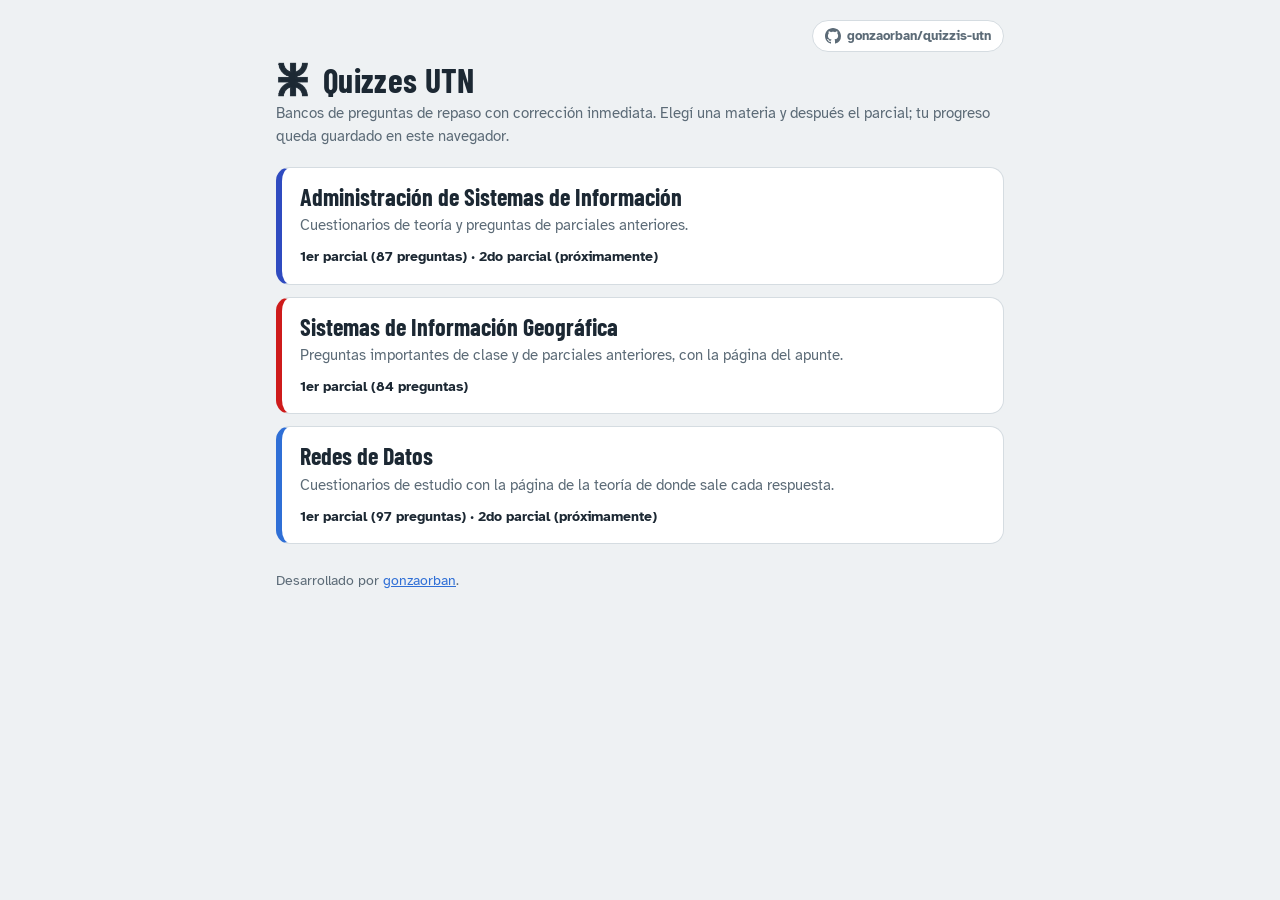
==== commit 2e021acb: "Divide los cuestionarios por materia y por parcial La landing lista las materias; cada materia tiene" ====
--- a/index.html
+++ b/index.html
@@ -17,7 +17,7 @@
 <div class="wrap">
   <div class="topbar end" id="topbar"></div>
   <h1 class="brand"><span class="utn-mark" aria-hidden="true"></span>Quizzes UTN</h1>
-  <p class="sub">Bancos de preguntas de repaso con corrección inmediata. Elegí una materia; tu progreso queda guardado en este navegador.</p>
+  <p class="sub">Bancos de preguntas de repaso con corrección inmediata. Elegí una materia y después el parcial; tu progreso queda guardado en este navegador.</p>
   <ul class="subjects" id="subjects" aria-live="polite"><li class="card empty-state">Cargando materias…</li></ul>
   <footer class="foot">
     <p>Desarrollado por <a href="https://github.com/gonzaorban" target="_blank" rel="noopener noreferrer">gonzaorban</a>.</p>
@@ -25,17 +25,11 @@
 </div>
 <script type="module">
 import { esc, repoLink } from "./engine/quiz.js";
+import { loadSubject, isReady, plural } from "./engine/subject.js";
 
 document.getElementById("topbar").innerHTML = repoLink();
 
 const list = document.getElementById("subjects");
-const plural = (n, one, many) => `${n} ${n === 1 ? one : many}`;
-
-async function load(slug) {
-  const res = await fetch(`subjects/${slug}/questions.json`);
-  if (!res.ok) throw new Error(`HTTP ${res.status}`);
-  return res.json();
-}
 
 try {
   const res = await fetch("subjects/subjects.json");
@@ -43,13 +37,14 @@
   const slugs = await res.json();
   const cards = await Promise.all(slugs.map(async (slug) => {
     try {
-      const d = await load(slug);
-      const topicsLabel = (d.labels && d.labels.topics ? d.labels.topics : "Temas").toLowerCase();
-      const nTopics = Object.keys(d.topics).length;
-      return `<li><a class="subject" href="subjects/${esc(slug)}/" style="--sa:${esc(d.accent)}">
-        <h2>${esc(d.subject)}</h2>
-        ${d.description ? `<p>${esc(d.description)}</p>` : ""}
-        <p class="counts">${plural(d.questions.length, "pregunta", "preguntas")} · ${nTopics} ${esc(topicsLabel)}</p>
+      const s = await loadSubject(new URL(`subjects/${slug}/`, document.baseURI));
+      const exams = s.exams.map((e) => isReady(e)
+        ? `${esc(e.name)} (${plural(e.data.questions.length, "pregunta", "preguntas")})`
+        : `${esc(e.name)} (próximamente)`);
+      return `<li><a class="subject" href="subjects/${esc(slug)}/" style="--sa:${esc(s.accent)}">
+        <h2>${esc(s.name)}</h2>
+        ${s.description ? `<p>${esc(s.description)}</p>` : ""}
+        <p class="counts">${exams.join(" · ")}</p>
       </a></li>`;
     } catch (e) {
       return `<li class="card empty-state">No se pudo cargar «${esc(slug)}» (${esc(e.message)}).</li>`;
--- a/engine/quiz.css
+++ b/engine/quiz.css
@@ -34,6 +34,9 @@
 .topbar{display:flex;flex-wrap:wrap;align-items:center;justify-content:space-between;gap:8px 12px;margin-bottom:10px}
 .topbar.end{justify-content:flex-end}
 .home{display:inline-block;font-size:.9rem;text-underline-offset:3px}
+.crumbs{display:flex;flex-wrap:wrap;align-items:center;gap:4px 8px;font-size:.9rem;color:var(--muted)}
+.crumbs a{text-underline-offset:3px}
+.kicker{margin:4px 0 0;font:600 1rem/1.2 "Barlow Condensed","Arial Narrow",sans-serif;letter-spacing:.06em;text-transform:uppercase;color:var(--accent)}
 .repo{display:inline-flex;align-items:center;gap:6px;background:var(--surface);border:1px solid var(--line);border-radius:999px;padding:5px 12px;min-height:32px;font-size:.82rem;font-weight:700;color:var(--muted);text-decoration:none;transition:border-color .15s,color .15s}
 .repo:hover{border-color:var(--accent);color:var(--accent)}
 .repo svg{width:16px;height:16px;fill:currentColor;flex:none}
@@ -109,6 +112,7 @@
 .unscored{color:var(--bad);font-weight:700;font-size:.93rem}
 
 .review{margin-top:16px;border-top:1px solid var(--line);padding-top:14px;animation:reveal .25s ease-out}
+.review:focus{outline:none}
 @keyframes reveal{from{opacity:0;transform:translateY(4px)}to{opacity:1;transform:none}}
 .verdict{display:inline-block;font-weight:700;border-radius:8px;padding:4px 10px;margin-bottom:10px}
 .verdict.ok{background:var(--ok-bg);color:var(--ok)} .verdict.bad{background:var(--bad-bg);color:var(--bad)} .verdict.part{background:var(--part-bg);color:var(--part)}
@@ -124,6 +128,9 @@
 .figure figcaption{font-size:.8rem;font-weight:700;color:var(--muted);text-align:center;margin-bottom:6px}
 .source{margin-top:12px;font-size:.93rem}
 .source a{font-weight:700;text-underline-offset:3px}
+.source-page{margin-bottom:10px}
+.source-page a{display:block;cursor:zoom-in}
+.source-page img{max-width:100%}
 
 .viewmode{display:flex;gap:0;margin:0 2px 14px;border:1px solid var(--line);border-radius:10px;overflow:hidden;background:var(--surface);width:fit-content;max-width:100%}
 .seg{border:none;background:transparent;padding:8px 14px;min-height:40px;cursor:pointer;font-size:.9rem;color:var(--muted)}
@@ -145,6 +152,37 @@
 .empty-state{text-align:center;color:var(--muted);padding:30px 10px}
 .foot{color:var(--muted);font-size:.85rem;margin-top:26px}
 .foot p{margin:0 0 8px}
+.kbd-hint kbd{font:inherit;font-size:.8rem;border:1px solid var(--line);border-bottom-width:2px;border-radius:4px;padding:0 5px;background:var(--surface);color:var(--ink)}
+@media (hover:none){.kbd-hint{display:none}}
+
+/* "Enviar todas": checked but unsent answers */
+.submit-all{margin:14px 0;background:var(--surface);border:1px solid var(--accent);border-radius:14px;padding:14px 16px;font-size:.93rem}
+.submit-all p{margin:0 0 10px}
+.submit-all p:only-child{margin:0}
+.submit-all .sent:focus{outline:none}
+.submit-all .c-ok{color:var(--ok)} .submit-all .c-bad{color:var(--bad)} .submit-all .c-part{color:var(--part)}
+
+/* placeholder shown by the subject pages until questions.json arrives */
+.sk{background:var(--line);border-radius:8px;animation:sk-pulse 1s ease-in-out infinite alternate}
+@keyframes sk-pulse{from{opacity:.5}to{opacity:1}}
+.sk-title{height:2rem;width:65%;margin:48px 0 10px}
+.sk-line{height:1rem;margin:0 0 10px}
+.sk-line.short{width:40%}
+.sk-card{margin-top:26px}
+.sk-opt{height:46px;margin-top:8px;border-radius:10px}
+
+/* page changes fade; in "Una por vez" the card slides toward the direction of travel */
+@view-transition{navigation:auto}
+#main[data-mode="one"] > .card{view-transition-name:qcard}
+:root{--vt-dx:28px}
+:root[data-dir="prev"]{--vt-dx:-28px}
+::view-transition{pointer-events:none}
+::view-transition-old(root),::view-transition-new(root){animation-duration:.18s}
+::view-transition-group(qcard){animation-duration:.22s}
+::view-transition-old(qcard){animation:vt-out .16s ease-in both}
+::view-transition-new(qcard){animation:vt-in .22s ease-out both}
+@keyframes vt-out{to{opacity:0;transform:translateX(calc(var(--vt-dx) * -1))}}
+@keyframes vt-in{from{opacity:0;transform:translateX(var(--vt-dx))}}
 
 /* landing */
 .brand{display:flex;align-items:center;gap:.35em}
@@ -155,6 +193,13 @@
 .subject h2{font:700 1.5rem/1.1 "Barlow Condensed","Arial Narrow",sans-serif;margin:0 0 4px}
 .subject p{margin:0;color:var(--muted);font-size:.93rem}
 .subject .counts{margin-top:8px;color:var(--ink);font-weight:700;font-size:.9rem}
-
-@media (prefers-reduced-motion: reduce){*{animation:none!important;transition:none!important;scroll-behavior:auto!important}}
+.subject.soon{border-left-color:var(--line);color:var(--muted)}
+.subject.soon:hover{border-color:var(--line)}
+.subject.soon .badge{vertical-align:middle;font-family:"Atkinson Hyperlegible",system-ui,sans-serif}
+.empty-state p{margin:12px 0 0}
+
+@media (prefers-reduced-motion: reduce){
+  *{animation:none!important;transition:none!important;scroll-behavior:auto!important}
+  ::view-transition-group(*),::view-transition-old(*),::view-transition-new(*){animation:none!important}
+}
 @media (max-width:480px){h1{font-size:1.8rem}.card{padding:15px 14px}.qtext{font-size:1.05rem}}
